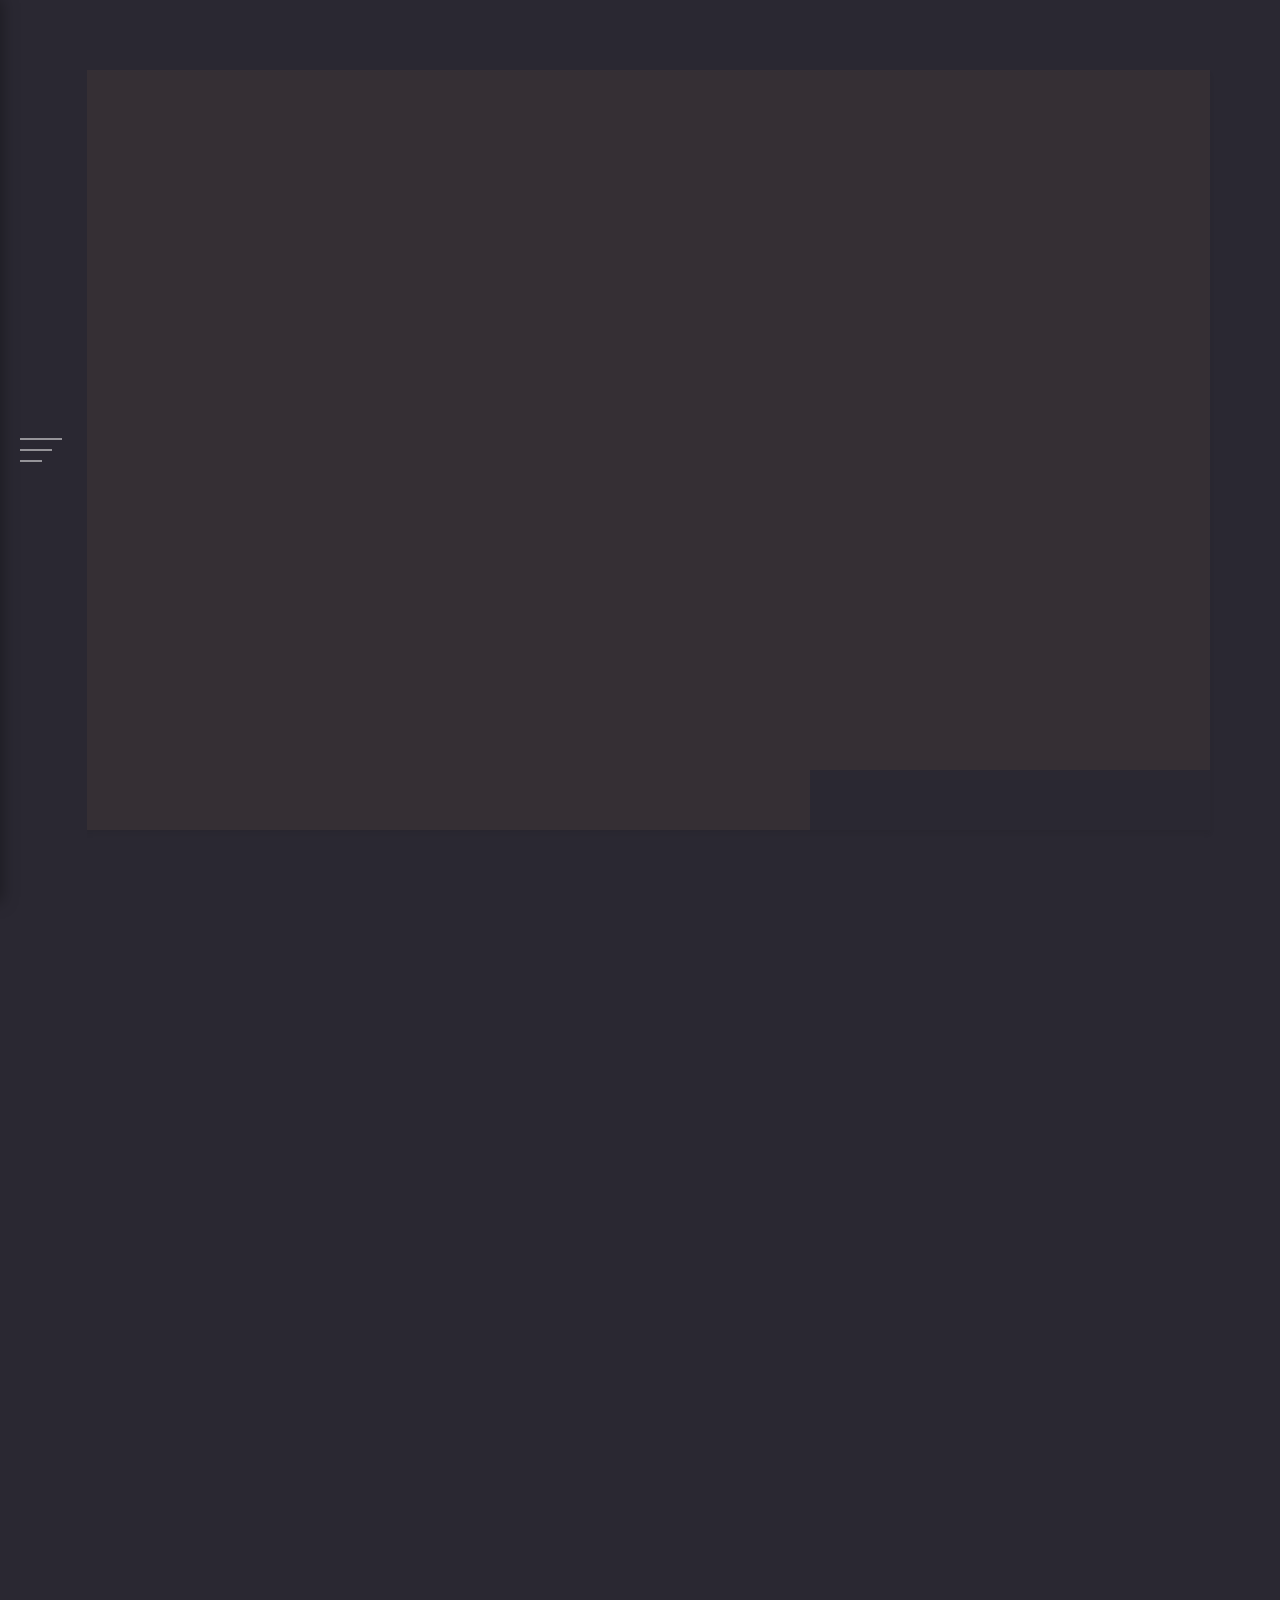
==== index.html @ dca6efb3 "resume" ====
<!DOCTYPE html>
<html lang="en">
<head>
	<meta charset="UTF-8">
	<meta http-equiv="X-UA-Compatible" content="IE=edge">
	<meta name="viewport" content="width=device-width, initial-scale=1, maximum-scale=1">

	<title>NISHAL</title>

	<link rel="shortcut icon" href="images/icon-black.svg" type="image/x-icon">
	<link rel="icon" href="images/icon-black.svg" type="image/x-icon">
	<link rel="stylesheet" href="css/swiper-bundle.min.css">
	<!-- <link rel="stylesheet" href="css/font-awesome.min.css"> -->
	<link rel="stylesheet" href="https://cdnjs.cloudflare.com/ajax/libs/font-awesome/6.0.0-beta3/css/all.min.css">
	<link rel="stylesheet" href="css/magnific-popup.min.css">
	<link rel="stylesheet" href="css/animate.min.css">
	<link rel="stylesheet" href="css/main.css">
</head>
<body>

<div class="menu-overlay"></div>

<main class="main">

	<div class="home def-row">

	<div class="sidebar">
		<div class="menu-wrap">
			<a href="index.html" class="sidebar-logo">
				<img src="images/logo-gray.svg" alt="Nishal">
			</a>
			<nav class="menu-nav">
				<ul>
					<li><a href="index.html">Home</a></li>
					<li><a href="about.html">About me</a></li>
					<li><a href="cv.html">CV</a></li>
					<li><a href="research.html">Research</a></li>
					<li><a href="publications.html">Publications</a></li>
					<li><a href="music.html">Music</a></li>
					<li><a href="photography.html">Photography</a></li>
					<!-- <li><a href="gallery.html">Gallery</a></li>
					<li><a href="contact.html">Contact</a></li> -->
				</ul>

				<div class="menu-contacts">
					<a href="https://t.me/ns2max" target="_blank" class="menu-contacts__item">
						<span class="menu-contacts__icon">
							<i class="fab fa-telegram"></i>
						</span>
						<p>ns2max</p>
					</a>

					<a href="index.html" class="menu-contacts__item">
						<span class="menu-contacts__icon">
							<i class="fa fa-envelope"></i>
						</span>
						<p>nishal.silva@unitn.it</p>
					</a>

					<div class="menu-social">
						<a href="https://www.linkedin.com/in/nishal-silva/" target="_blank" class="menu-social__item">
							<i class="fa-brands fa-linkedin"></i>
						</a>
						<a href="https://www.researchgate.net/profile/Nishal-Silva-3" target="_blank" class="menu-social__item">
							<i class="fa-brands fa-researchgate"></i>
						</a>
						<a href="https://orcid.org/0000-0003-0406-7459" target="_blank" class="menu-social__item">
							<i class="fa-brands fa-orcid"></i>
						</a>
						<a href="https://github.com/ns2max" target="_blank" class="menu-social__item">
							<i class="fa-brands fa-github"></i>
						</a>
						<a href="https://www.instagram.com/nishal91" target="_blank" class="menu-social__item">
							<i class="fab fa-instagram"></i>
						</a>
					</div>
				</div>
				<div class="menu-close__wrap">
					<a href="#" class="menu-close"><img style="transform: rotate(180deg);" src="images/arrow-right.svg" alt=""></a>
				</div>
			</nav>
		</div>

		<a href="index.html" class="logo">
			<img src="images/logo-gray.svg" alt="">
		</a>

		<a href="#" class="hamburger-button">
			<span></span>
			<span></span>
			<span></span>
		</a>
	</div>

		<div class="prelodaer-wrap">
			<div class="preloader-item">
				<img src="images/logo-gray.svg" alt="Preloader">
			</div>
		</div>

		<div class="content home-content">

			<div class="swiper swiper-banner">
				<div class="swiper-wrapper">

					<!-- Slide START -->
					<div class="swiper-slide animeslide-slide">
						<div class="banner-item" style="background-image: url(images/background.png);">
							<div class="banner-content-wide">
								<h1 class="h1 banner-title" data-animate="bottom">NISHAL</h1>
								<div class="banner-title-mini" data-animate="bottom">scientist, engineer, musician, photographer, ninja</div>
								<div class="banner-desc-wide" data-animate="bottom">
									<p>	Hello, <br> 
										Welcome to my little corner of the internet. <br>
										My name is Nishal, I'm currently a postdoctoral researcher at the University of Trento, Italy. <br>
										I have a diverse background that range from Music Technology, to Computer Vision, to Digital Signal Processing, to Algorithm Design, and Creative Works. <br>
										I’m passionate about creating innovative solutions that bridge technology, creativity, and human connection</p>
									<p> <br><br><br><br> </p>

									</a>

								</div>
								<!-- <div class="banner-btn" data-animate="bottom">
									<a class="link-portfolio" href="gallery.html">
										Show portfolio
										<img src="images/arrow-right.svg" alt="">
										<span class="right-border"></span>
									</a>
								</div> -->
							</div>
						</div>
					</div>

					<div class="swiper-slide animeslide-slide">
						<div class="banner-item" style="background-image: url(images/index/scientist.jpg);">
							<div class="banner-content">
								<h1 class="h1 banner-title" data-animate="bottom">NISHAL</h1>
								<div class="banner-title-mini" data-animate="bottom">scientist</div>
								<div class="banner-desc" data-animate="bottom">
									<p>I have a PhD in Information Engineering and Computer Science from the University of Trento, Italy. I work on Music Information Retrieval and Smart Musical Instruments. I am currently involved in the European Union project - <a href="https://musmet.eu/">Musical Metaverse.</a></p>

								</div>
								<div class="banner-btn" data-animate="bottom">
									<a class="link-portfolio" href="research.html">
										Research
										<img src="images/arrow-right.svg" alt="">
										<span class="right-border"></span>
									</a>
								</div>
							</div>
						</div>
					</div>

					<div class="swiper-slide animeslide-slide">
						<div class="banner-item" style="background-image: url(images/index/engineer2.jpg);">
							<div class="banner-content">
								<h1 class="h1 banner-title" data-animate="bottom">NISHAL</h1>
								<div class="banner-title-mini" data-animate="bottom">engineer</div>
								<div class="banner-desc" data-animate="bottom">
									<p>I have a masters in Telecommunication and Electronic Engineering, and a bachelors in Electronic Engineering. I have over 6 years of industry experience in Computer Vision, Internet of Things, Machine Learning, Algorithm Design, Electronics, and Prototyping. I worked as a Research Engineer in the Apparel Sector and in FinTech.</p>
								</div>
								<div class="banner-btn" data-animate="bottom">
									<a class="link-portfolio" href="research.html">
										Professional Experience
										<img src="images/arrow-right.svg" alt="">
										<span class="right-border"></span>
									</a>
								</div>
							</div>
						</div>
					</div>

					<div class="swiper-slide animeslide-slide">
						<div class="banner-item" style="background-image: url(images/index/musician.jpg);" >
							<div class="banner-content">
								<h1 class="h1 banner-title" data-animate="bottom">NISHAL</h1>
								<div class="banner-title-mini" data-animate="bottom">musician</div>
								<div class="banner-desc" data-animate="bottom">
									<p>I've been playing guitar, and singing professionaly for more than a decade. I have a Rock and Pop Grade 8 certification from Trinity College London. I have been involved in several award-winning musical projects, and I have a lot of experience as a sesion and studio guitarist.</p>
								</div>
								<div class="banner-btn" data-animate="bottom">
									<a class="link-portfolio" href="music.html">
										Music
										<img src="images/arrow-right.svg" alt="">
										<span class="right-border"></span>
									</a>
								</div>
							</div>
						</div>
					</div>

					
				</div>
				
				<div class="banner-nav-wrap">
					<div class="swiper-button-prev"></div>
					<div class="swiper-scrollbar"></div>
					<div class="swiper-button-next"></div>
				</div>
			</div><!-- end swiper-banner -->
			
		</div><!-- end home-content -->

	</div><!-- end home -->

 
	
</main>


<script src="js/jquery-3.7.0.min.js"></script>
<script src="js/swiper-bundle.min.js"></script>
<script src="js/wow.min.js"></script>
<script src="js/masonry.pkgd.min.js"></script>
<script src="js/imagesloaded.pkgd.min.js"></script>
<script src="js/magnific-popup.min.js"></script>
<script src="js/blazy.min.js"></script>
<script src="js/parazoom.min.js"></script>
<script src="js/script.js"></script>
</body>
</html>
---- css/main.css ----
@counter-style sinhalese-decimal {
  system: numeric;
  symbols: '' 'අ' 'ආ' 'ඇ' 'ඈ' 'ඉ' 'ඊ' 'උ' 'ඌ' 'එ' 'ඒ' 'ඔ' 'ඕ' 'ක' 'ඛ' 'ග' 'ඝ' 'ච' 'ඡ' 'ජ' 'ඣ' 'ට' 'ඨ' 'ඩ' 'ඪ' 'ණ' 'ත' 'ථ' 'ද' 'ධ' 'න' 'ඳ' 'ප' 'ෆ' 'බ' 'භ' 'ම';
  suffix: '. ';
}



/* Project List Styles */
.project-list {
    list-style: none;
    padding: 0;
    margin: 20px 0;
}

.project-item {
    padding: 15px 20px;
    margin: 10px 0;
    background: rgba(255, 255, 255, 0.05);
    border-left: 3px solid transparent;
    cursor: pointer;
    transition: all 0.3s ease;
}

.project-item:hover {
    background: rgba(255, 255, 255, 0.1);
    border-left-color: #fff;
    transform: translateX(10px);
}

.project-title {
    font-size: 1.1em;
    font-weight: 500;
    color: #fff;
}

/* Modal Styles */
.modal {
    display: none;
    position: fixed;
    z-index: 9999;
    left: 0;
    top: 0;
    width: 100%;
    height: 100%;
    overflow: hidden;
    background-color: rgba(0, 0, 0, 0.88);
    animation: fadeIn 0.3s;
}

@keyframes fadeIn {
    from { opacity: 0; }
    to   { opacity: 1; }
}

.modal-content {
    position: relative;
    background-color: #1a1a1a;
    margin: 4vh auto;
    padding: 50px 50px 40px 50px;
    border: 1px solid #2e2e2e;
    width: 90vw;
    max-width: 1100px;
    height: 90vh;
    overflow-y: auto;
    animation: slideIn 0.3s;
    box-shadow: 0 8px 40px rgba(0, 0, 0, 0.7);
    box-sizing: border-box;
}

@keyframes slideIn {
    from { transform: translateY(-40px); opacity: 0; }
    to   { transform: translateY(0);     opacity: 1; }
}

.modal-close {
    color: #666;
    position: absolute;
    top: 18px;
    right: 28px;
    font-size: 32px;
    font-weight: 300;
    line-height: 1;
    cursor: pointer;
    transition: color 0.2s;
    z-index: 1;
}

.modal-close:hover { color: #fff; }

.modal-title {
    color: #fff;
    font-size: 1.8em;
    margin-bottom: 25px;
    font-weight: 600;
    padding-right: 40px;
    line-height: 1.3;
}

.modal-description {
    color: #bbb;
    line-height: 1.85;
    font-size: 0.97em;
}

.modal-description p { margin-bottom: 15px; }
.modal-description a { color: #6e8aa9; text-decoration: underline; }

/* Modal scrollbar */
.modal-content::-webkit-scrollbar       { width: 6px; }
.modal-content::-webkit-scrollbar-track { background: #111; }
.modal-content::-webkit-scrollbar-thumb { background: #444; border-radius: 3px; }
.modal-content::-webkit-scrollbar-thumb:hover { background: #666; }

/* Modal image grid — flexbox, no float, no b-lazy */
.modal-image-grid {
    display: flex;
    flex-wrap: wrap;
    gap: 12px;
    margin-top: 25px;
    padding-top: 25px;
    border-top: 1px solid #2e2e2e;
}

.modal-image-grid .modal-img-item {
    flex: 1 1 220px;
    min-width: 0;
}

.modal-image-grid .modal-img-item img {
    display: block;
    width: 100%;
    height: auto;
    border: 1px solid #2e2e2e;
    transition: opacity 0.3s ease;
}

.modal-image-grid .modal-img-item img:hover {
    opacity: 0.85;
    cursor: zoom-in;
}

.modal-image-grid .modal-img-item .img-caption {
    font-size: 0.78em;
    color: #666;
    margin-top: 5px;
    text-align: center;
    letter-spacing: 0.5px;
}

.modal-image-grid .modal-img-item video {
    display: block;
    width: 100%;
    height: auto;
    border: 1px solid #2e2e2e;
}

@media screen and (max-width: 768px) {
    .modal-content {
        width: 96vw;
        height: 92vh;
        margin: 3vh auto;
        padding: 35px 22px 30px 22px;
    }

    .modal-image-grid .modal-img-item {
        flex: 1 1 100%;
    }
}


/* Force images to display in modal */
.modal-description img {
    display: block !important;
    width: 100% !important;
    height: auto !important;
    max-width: 100% !important;
    opacity: 1 !important;
    visibility: visible !important;
    margin: 15px 0 !important;
}

.modal-description .grid-single {
    display: block !important;
    margin: 20px 0 !important;
    width: 100% !important;
}

.modal-description .grid-sizer {
    display: block !important;
    width: 100% !important;
}

.modal-description .grid-item {
    display: inline-block !important;
    width: 31% !important;
    margin: 1% !important;
    vertical-align: top !important;
    opacity: 1 !important;
    visibility: visible !important;
}

.modal-description .grid-item a {
    display: block !important;
    opacity: 1 !important;
    visibility: visible !important;
}

.modal-description .grid-item img {
    display: block !important;
    width: 100% !important;
    height: auto !important;
    opacity: 1 !important;
    visibility: visible !important;
}

/* Override any b-lazy styles that might hide images */
.modal-description img.b-lazy,
.modal-description img.b-loaded {
    opacity: 1 !important;
    visibility: visible !important;
}





/* publications in press class
/* ------------------------------------------------------------------------ */
.publications-list-inpress {
  /* list-style:armenian; */
  list-style-type: sinhalese-decimal;
  padding: 0;
  margin: 0;
}

.publications-list-inpress li {
  margin-bottom: 0.5em;
  padding-bottom: 0.25em;
  padding-top: 0.25em;
  padding-left: 1.5em;
  padding-right: 1.5em;
  border-bottom: 1px solid #ccc;
  border-top: 1px solid #ccc;
  border-left: 1px solid #ccc;
  border-right: 1px solid #ccc;
  background-color: rgba(187, 100, 50, 0.1);
  border-radius: 2px;
  line-height: 1.25em
}

.publications-list-inpress .pub-title {
  font-size:120%;
  text-decoration: none;
  color: #6e8aa9;
  font-weight: bold;
  padding-bottom: 0.25em;
}

.publications-list-inpress .pub-authors {
  padding-left: 1em;
  font-size:90%;
}

.publications-list-inpress .pub-year {
  padding-left: 0.1em;
  font-size:70%;
  color: #e55b5b;
}

.publications-list-inpress .pub-journal {
  padding-left: 1em;
  font-size:80%;
  color: #93bbaf;
} 


/* ------------------------------------------------------------------------ */
/* publications class */
.publications-list {
  /* list-style:armenian; */
  list-style-type: sinhalese-decimal;
  padding: 0;
  margin: 0;
}

.publications-list li {
  margin-bottom: 0.5em;
  padding-bottom: 0.25em;
  padding-top: 0.25em;
  padding-left: 1.5em;
  padding-right: 1.5em;
  border-bottom: 1px solid #ccc;
  border-top: 1px solid #ccc;
  border-left: 1px solid #ccc;
  border-right: 1px solid #ccc;
  /* background-color: #716868; */
  border-radius: 2px;
  line-height: 1.25em
}

.publications-list .pub-title {
  font-size:120%;
  text-decoration: none;
  color: #6e8aa9;
  font-weight: bold;
  padding-bottom: 0.25em;
}

.publications-list .pub-authors {
  padding-left: 1em;
  font-size:90%;
}

.publications-list .pub-year {
  padding-left: 0.1em;
  font-size:70%;
  color: #e55b5b;
}

.publications-list .pub-journal {
  padding-left: 1em;
  font-size:80%;
  color: #93bbaf;
}


/* ------------------------------------------------------------------------ */
/* publications-talks class */
.publications-talks {
  /* list-style:armenian; */
  list-style-type: sinhalese-decimal;
  padding: 0;
  margin: 0;
}

.publications-talks li {
  margin-bottom: 0.5em;
  padding-bottom: 0.25em;
  padding-top: 0.25em;
  padding-left: 1.5em;
  padding-right: 1.5em;
  border-bottom: 1px solid #ccc;
  border-top: 1px solid #ccc;
  border-left: 1px solid #ccc;
  border-right: 1px solid #ccc;
  /* background-color: #716868; */
  border-radius: 2px;
  line-height: 1.25em
}


.publications-talks .pub-title {
  font-size:120%;
  text-decoration: none;
  color: #6e8aa9;
  font-weight: bold;
  padding-bottom: 0.25em;
}

.publications-talks .pub-year {
  padding-left: 0.1em;
  font-size:70%;
  color: #e55b5b;
}

.publications-talks .pub-location {
  padding-left: 1em;
  font-size:80%;
  color: #93bbaf;
}





/* ------------------------------------------------------------------------ */
/* cvitems class */
.cvitems {
  list-style:none;
  /* list-style-type: sinhalese-decimal; */
  padding: 0;
  margin: 0;
}

.cvitems li {
  margin-bottom: 0.5em;
  padding-bottom: 0.25em;
  padding-top: 0.25em;
  padding-left: 0.25em;
  padding-right: 0.25em;
  border-top: 0.5px solid #ccc;
  line-height: 1.25em
}


.cvitems .cv-title {
  /* font-size:120%; */
  text-decoration: none;
  /* color: #6e8aa9; */
  font-weight: bold;
  padding-bottom: 0.25em;
}

.cvitems .cv-year {
  float: right;
  font-size:70%;
  font-style: italic;
  color: #e55b5b;
}

.cvitems .cv-location {
  padding-left: 1em;
  font-size:80%;
  color: #93bbaf;
}





/* Fonts START */
@font-face {
  font-family: 'Roboto';
  src: local('Roboto Bold'), local('Roboto-Bold'),
      url('../fonts/Roboto-Bold.woff2') format('woff2');
  font-weight: 700;
  font-style: normal;
  font-display: swap;
}

@font-face {
  font-family: 'Roboto';
  src: local('Roboto Light'), local('Roboto-Light'),
      url('../fonts/Roboto-Light.woff2') format('woff2');
  font-weight: 300;
  font-style: normal;
  font-display: swap;
}

@font-face {
  font-family: 'Roboto';
  src: local('Roboto Black'), local('Roboto-Black'),
      url('../fonts/Roboto-Black.woff2') format('woff2');
  font-weight: 900;
  font-style: normal;
  font-display: swap;
}

@font-face {
  font-family: 'Roboto';
  src: local('Roboto Medium'), local('Roboto-Medium'),
      url('../fonts/Roboto-Medium.woff2') format('woff2');
  font-weight: 500;
  font-style: normal;
  font-display: swap;
}

@font-face {
  font-family: 'Roboto';
  src: local('Roboto'), local('Roboto-Regular'),
      url('../fonts/Roboto-Regular.woff2') format('woff2');
  font-weight: normal;
  font-style: normal;
  font-display: swap;
}
/* Fonts END */


/* Global Styles START */
:root {
  --color-def: #2a2832;
  --color-2: #2B2C30;
  --color-1: #2a2832;
  --color-3: #2a1832;
  --color-4: #171521;
  --color-contact: #4c4d51;
}
* {
  box-sizing: border-box;
}

html, body {
  overflow-x: hidden;
}

body {
  font-family: 'Roboto';
  background-color: var(--color-def);
  color: #fff;
  line-height: 1.5;
  margin: 0;
  padding: 0;
  min-width: 320px;
  position: relative;
  font-weight: 300;
}

input, label, textarea, button {
  font-family: 'Roboto';
  outline: none;
}

.menu-overlay {
  display: block;
  position: absolute;
  top: 0;
  left: 0;
  width: 100%;
  height: 100%;
  background-color: rgba(31, 29, 37, .8);
  z-index: 9;
  transition: 0.8s ease;
  transform: translateX(100%);
}

.menu-overlay__active {
  transform: none;
}

h1, h2, h3, h4, h5, h6, p {
  margin: 0;
}
p {
  margin-bottom: 20px;
}

h1 {
  font-size: 60px;
  font-weight: 300;
}

h2 {
  font-size: 24px;
  font-weight: 300;
}

.title-wrapper {
  margin: 0 auto 30px auto;
  max-width: 500px;
}

input, textarea, div {
  box-sizing: border-box;
}

.title {
  font-size: 46px;
  line-height: 52px;
  margin-bottom: 15px;
  text-transform: uppercase;
}
.subtitle {
  font-weight: 300;
  line-height: 1.6;
  margin-bottom: 25px;
  color: #bbb6b6;
  font-size: 18px;
}

a {
  color: #fff;
  text-decoration: none;
}

.uppercase {
  text-transform: uppercase;
}

.content {
  width: 100%;
  padding-left: 85px;
}
.content-inner {
  max-width: 1200px;
  margin: 0 auto;
}


/* ====== Zoom effect ====== */
.mfp-zoom-in {
  /* start state */
  /* animate in */
  /* animate out */
}
.mfp-zoom-in .mfp-with-anim {
  opacity: 0;
  transition: all 0.2s ease-in-out;
  transform: scale(0.8);
}
.mfp-zoom-in.mfp-bg {
  opacity: 0;
  transition: all 0.3s ease-out;
}
.mfp-zoom-in.mfp-ready .mfp-with-anim {
  opacity: 1;
  transform: scale(1);
}
.mfp-zoom-in.mfp-ready.mfp-bg {
  opacity: 0.8;
}
.mfp-zoom-in.mfp-removing .mfp-with-anim {
  transform: scale(0.8);
  opacity: 0;
}
.mfp-zoom-in.mfp-removing.mfp-bg {
  opacity: 0;
}

/* ====== Newspaper effect ====== */
.mfp-newspaper {
  /* start state */
  /* animate in */
  /* animate out */
}
.mfp-newspaper .mfp-with-anim {
  opacity: 0;
  -webkit-transition: all 0.2s ease-in-out;
  transition: all 0.5s;
  transform: scale(0) rotate(500deg);
}
.mfp-newspaper.mfp-bg {
  opacity: 0;
  transition: all 0.5s;
}
.mfp-newspaper.mfp-ready .mfp-with-anim {
  opacity: 1;
  transform: scale(1) rotate(0deg);
}
.mfp-newspaper.mfp-ready.mfp-bg {
  opacity: 0.8;
}
.mfp-newspaper.mfp-removing .mfp-with-anim {
  transform: scale(0) rotate(500deg);
  opacity: 0;
}
.mfp-newspaper.mfp-removing.mfp-bg {
  opacity: 0;
}

/* ====== Move-horizontal effect ====== */
.mfp-move-horizontal {
  /* start state */
  /* animate in */
  /* animate out */
}
.mfp-move-horizontal .mfp-with-anim {
  opacity: 0;
  transition: all 0.3s;
  transform: translateX(-50px);
}
.mfp-move-horizontal.mfp-bg {
  opacity: 0;
  transition: all 0.3s;
}
.mfp-move-horizontal.mfp-ready .mfp-with-anim {
  opacity: 1;
  transform: translateX(0);
}
.mfp-move-horizontal.mfp-ready.mfp-bg {
  opacity: 0.8;
}
.mfp-move-horizontal.mfp-removing .mfp-with-anim {
  transform: translateX(50px);
  opacity: 0;
}
.mfp-move-horizontal.mfp-removing.mfp-bg {
  opacity: 0;
}

/* ====== Move-from-top effect ====== */
.mfp-move-from-top {
  /* start state */
  /* animate in */
  /* animate out */
}
.mfp-move-from-top .mfp-content {
  vertical-align: top;
}
.mfp-move-from-top .mfp-with-anim {
  opacity: 0;
  transition: all 0.2s;
  transform: translateY(-100px);
}
.mfp-move-from-top.mfp-bg {
  opacity: 0;
  transition: all 0.2s;
}
.mfp-move-from-top.mfp-ready .mfp-with-anim {
  opacity: 1;
  transform: translateY(0);
}
.mfp-move-from-top.mfp-ready.mfp-bg {
  opacity: 0.8;
}
.mfp-move-from-top.mfp-removing .mfp-with-anim {
  transform: translateY(-50px);
  opacity: 0;
}
.mfp-move-from-top.mfp-removing.mfp-bg {
  opacity: 0;
}

/* ====== 3d unfold ====== */
.mfp-3d-unfold {
  /* start state */
  /* animate in */
  /* animate out */
}
.mfp-3d-unfold .mfp-content {
  perspective: 2000px;
}
.mfp-3d-unfold .mfp-with-anim {
  opacity: 0;
  transition: all 0.3s ease-in-out;
  transform-style: preserve-3d;
  transform: rotateY(-60deg);
}
.mfp-3d-unfold.mfp-bg {
  opacity: 0;
  transition: all 0.5s;
}
.mfp-3d-unfold.mfp-ready .mfp-with-anim {
  opacity: 1;
  transform: rotateY(0deg);
}
.mfp-3d-unfold.mfp-ready.mfp-bg {
  opacity: 0.8;
}
.mfp-3d-unfold.mfp-removing .mfp-with-anim {
  transform: rotateY(60deg);
  opacity: 0;
}
.mfp-3d-unfold.mfp-removing.mfp-bg {
  opacity: 0;
}

/* ====== Zoom-out effect ====== */
.mfp-zoom-out {
  /* start state */
  /* animate in */
  /* animate out */
}
.mfp-zoom-out .mfp-with-anim {
  opacity: 0;
  transition: all 0.3s ease-in-out;
  transform: scale(1.3);
}
.mfp-zoom-out.mfp-bg {
  opacity: 0;
  transition: all 0.3s ease-out;
}
.mfp-zoom-out.mfp-ready .mfp-with-anim {
  opacity: 1;
  transform: scale(1);
}
.mfp-zoom-out.mfp-ready.mfp-bg {
  opacity: 0.8;
}
.mfp-zoom-out.mfp-removing .mfp-with-anim {
  transform: scale(1.3);
  opacity: 0;
}
.mfp-zoom-out.mfp-removing.mfp-bg {
  opacity: 0;
}

.mfp-with-fade .mfp-content, .mfp-with-fade.mfp-bg {
  opacity: 0;
  transition: opacity .5s ease-out;
}
.mfp-with-fade.mfp-ready .mfp-content {
  opacity: 1;
}
.mfp-with-fade.mfp-ready.mfp-bg {
  opacity: 0.8;
}
.mfp-with-fade.mfp-removing.mfp-bg {
  opacity: 0;
}

.text-center {
  text-align: center;
}
.color-white {
  color: #fff;
}

.prz-custom-cursor {
  background-repeat: no-repeat;
  background-size: contain;
}
.wow {
  animation-duration: 1.5s;
}
/* Global Styles END */

/* Settings START */
.settings-wrap {
  position: fixed;
  top: 50%;
  transform: translateY(-50%) translateX(calc(100% - 50px));
  right: 0;
  z-index: 15;
  display: flex;
  align-items: center;
  transition: 0.5s ease;
}
.settings-wrap.is-active {
  transform: translateY(-50%);
}
.settings-btn {
  color: var(--color-1);
  background-color: #fff;
  display: flex;
  justify-content: center;
  align-items: center;
  width: 50px;
  height: 50px;
  cursor: pointer;
  font-size: 22px;
}
.settings-btn i {
  animation: rotate 7s linear infinite;
}
@keyframes rotate {
  from {
    transform: rotate(0deg);
  }
  to {
    transform: rotate(360deg);
  }
}

.settings-content {
  background-color: #413f4b;
  color: #fff;
  min-width: 300px;
  padding: 30px 20px;
}

.settings-title {
  font-size: 18px;
  font-weight: 700;
  margin-bottom: 10px;
}

.settings-color-wrap {
  display: flex;
  column-gap: 10px;
}
.settings-color-item {
  width: 30px;
  height: 30px;
  display: inline-block;
  cursor: pointer;
  border: 1px solid #fff;
}
.settings-color-item.color-1 {
  background-color: var(--color-1);
}
.settings-color-item.color-2 {
  background-color: var(--color-2);
}
.settings-color-item.color-3 {
  background-color: var(--color-3);
}
.settings-color-item.color-4 {
  background-color: var(--color-4);
}
/* Settings END */

/* Sidebar START */
.sidebar-logo {
  position: absolute;
  top: 30px;
  left: 50px;
  z-index: 1;
}
.sidebar-logo img {
  max-width: 47px;
}
.menu-wrap {
  position: fixed;
  left: 0;
  top: 0;
  height: 100%;
  background-color: #8e9093;
  box-shadow: 0px 0px 15.3px 1.7px rgba(0, 0, 0, 0.34);
  z-index: 11;
  transition: 0.5s ease;
  transform: translateX(-100%);
  overflow-y: auto;
  -ms-overflow-style: none;
  scrollbar-width: none
}

.menu-nav {
  padding: 50px;
  padding-top: 200px;
  transition: 0.5s ease;
  opacity: 0;
  transform: translateX(-100%);
  z-index: 0;
  position: relative;
  
}

@media screen and (min-height: 610px) {
  .menu-nav {
    height: 100%;
  }
}

.menu-nav::before {
  content: '';
  display: block;
  position: absolute;
  top: 0;
  left: 0;
  width: 100%;
  height: 100%;
  background-color: var(--color-def);
  transition: 0.8s ease;
  transform: translateX(-100%);
  z-index: -1;
}

.menu-nav ul {
  padding: 0;
  margin: 0;
}

.menu-nav ul li {
  list-style-type: none;
}

.menu-nav ul li:nth-last-child(n+2) a {
  margin-bottom: 25px;
}

.menu-nav ul a {
  text-transform: uppercase;
  text-decoration: none;
  font-weight: 300;
  font-size: 20px;
  display: block;
  letter-spacing: 2px;
  position: relative;
  transition: 0.5s ease;
}

.menu-nav ul a:hover {
  transform: translateX(15px);
}

.menu-nav ul a:hover:before {
  opacity: 1;
}

.menu-nav ul a::before {
  content: '\f054';
  font: normal normal normal 15px/1 "FontAwesome";
  display: inline-block;
  transition: 0.5s ease;
  opacity: 0;
  margin-left: -15px;
  position: absolute;
  left: -15px;
  top: 50%;
  transform: translateY(-50%);
}

.menu-nav .menu-contacts {
  margin-top: 50px;
}

.menu-nav .menu-contacts .menu-contacts__item {
  display: flex;
  align-items: center;
  font-size: 16px;
  letter-spacing: 0;
  color: #fff;
  opacity: 0.5;
  transition: opacity 0.8s ease;
}

.menu-nav .menu-contacts .menu-contacts__item:hover {
  opacity: 1;
}

.menu-nav .menu-contacts .menu-contacts__icon {
  display: inline-block;
  margin-right: 15px;
  min-width: 20px;
  text-align: center;
}

.menu-nav .menu-contacts .menu-contacts__icon i {
  display: inline-block;
  font-size: 20px;
}

.menu-nav .menu-contacts .menu-contacts__item p {
  margin-bottom: 0;
}

.menu-nav .menu-contacts .menu-contacts__item:nth-last-child(n+2) {
  margin-bottom: 25px;
}

.menu-nav .menu-social {
  display: flex;
  column-gap: 10px;
  margin-top: 50px;
  margin-left: -10px;
}

.menu-nav .menu-social a {
  font-size: 24px;
  display: flex;
  flex-direction: column;
  align-items: center;
  justify-content: center;
  color: rgba(255, 255, 255, 0.7);
  transition: 0.7s ease;
  border: 2px solid transparent;
  width: 40px;
  height: 40px;
  border-radius: 50%;
}

.menu-nav .menu-social a i {
  font-size: 18px;
}

.menu-nav .menu-social a:hover {
  color: #fff;
  border: 2px solid #fff;
}

.menu-close__wrap {
  margin-top: 30px;
}

.menu-close {
  display: flex;
  flex-direction: column;
  justify-content: center;
  height: 50px;
  width: 70px;
  position: relative;
}

.menu-close:hover img {
  margin-left: -20px;
}

.menu-close img {
  width: 40px;
  transition: 0.5s ease;
}

.menu-active {
  transform: none;
}

.menu-item-active {
  opacity: 1;
  transform: none;
}

.menu-item-active::before {
  transform: none;
}

.def-row {
  display: flex;
}

.sidebar {
  position: absolute;
  left: 0;
  top: 0;
  z-index: 9;
  background-color: var(--color-def);
  height: 100%;
  padding: 30px 20px;
}

.sidebar .logo {
  display: block;
}

.sidebar .logo img {
  width: 47px;
  display: block;
}

.sidebar .hamburger-button {
  display: block;
  position: fixed;
  top: 50%;
  transform: translateY(-50%);
  width: 42px;
}

.sidebar .hamburger-button:hover span:nth-child(1) {
  width: 22px;
}

.sidebar .hamburger-button:hover span:nth-child(2) {
  width: 32px;
}

.sidebar .hamburger-button:hover span:nth-child(3) {
  width: 42px;
}

.sidebar .hamburger-button span {
  display: block;
  height: 1px;
  background-color: #fff;
}

.sidebar .hamburger-button span:nth-last-child(n+2) {
  margin-bottom: 10px;
}

.sidebar .hamburger-button span:nth-child(1) {
  width: 42px;
  transition: 0.3s ease;
}

.sidebar .hamburger-button span:nth-child(2) {
  width: 32px;
}

.sidebar .hamburger-button span:nth-child(3) {
  width: 22px;
  transition: 0.5s ease;
}
/* Sidebar END */


/* Banner START */
.prelodaer-wrap {
  position: fixed;
  top: 0;
  left: 0;
  width: 100%;
  height: 100%;
  background-color: #8e9093;
  z-index: 99;
  animation: preloader 1.8s 1.8s ease forwards;
}
.preloader-item {
  display: flex;
  justify-content: center;
  align-items: center;
  height: 100%;
  position: relative;
  z-index: 0;
}
.preloader-item::after {
  content: '';
  display: block;
  position: absolute;
  top: 0;
  left: 0;
  width: 100%;
  height: 100%;
  background-color: var(--color-def);
  transform: translateX(100%);
  animation: overlay 2s 0.1s ease forwards;
  z-index: -1;
}
.preloader-item img {
  max-width: 120px;
  display: block;
  transform: translateX(100%);
  opacity: 0;
  animation: overlay 2s 0.5s ease forwards;
}

@keyframes overlay {
  from {
    transform: translateX(100%);
    opacity: 0;
  }
  to {
    transform: none;
    opacity: 1;
  }
}
@keyframes img {
  from {
    transform: translateX(100%);
  }
  to {
    transform: none;
  }
}
@keyframes preloader {
  from {
    transform: translateX(0);
  }
  to {
    transform: translateX(-100%);
  }
}

.home {
  height: 100vh;
}

.swiper-banner .swiper-slide {
  padding: 70px 70px 70px 0;
}
.banner-item {
  height: calc(100vh - 140px);
  padding: 150px 70px 70px 70px;
  display: flex;
  flex-direction: column;
  justify-content: center;
  position: relative;
  z-index: 0;
  background-repeat: no-repeat;
  background-size: cover;
  box-shadow: 0px 4px 4px rgba(34, 32, 32, 0.1);
}
.banner-item::before {
  content: '';
  display: block;
  position: absolute;
  top: 0;
  left: 0;
  width: 100%;
  height: 100%;
  background-color: rgba(65, 54, 54, 0.5);
  z-index: -1;
}
.banner-content {
  max-width: 650px;
}
.banner-content-wide {
  max-width: 850px;
}
.banner-title-mini {
  font-size: 16px;
  display: inline-block;
  margin-bottom: 20px;
}
.banner-title-mini::before {
  content: '';
  display: inline-block;
  height: 1px;
  width: 30px;
  background-color: #fff;
  margin-right: 20px;
  vertical-align: middle;
}
.banner-title {
  font-size: 45px;
  line-height: 55px;
  font-weight: 700;
  margin-bottom: 5px;
}
.banner-desc {
  color: #f0eded;
  font-size: 18px;
  line-height: 24px;
  max-width: 550px;
}
.banner-desc-wide {
  color: #f0eded;
  font-size: 18px;
  line-height: 24px;
  max-width: 850px;
}


.animeslide-slide.swiper-slide-active [data-animate] {
	opacity: 1;
	transform: none;
}
.animeslide-slide.swiper-slide-active .banner-title-mini {
	transition-delay: 0.3s;
}
.animeslide-slide.swiper-slide-active .banner-title {
	transition-delay: 0.6s;
}
.animeslide-slide.swiper-slide-active .banner-desc {
	transition-delay: 0.9s;
}
.animeslide-slide.swiper-slide-active .banner-desc-wide {
	transition-delay: 0.9s;
}
.animeslide-slide.swiper-slide-active .banner-btn {
	transition-delay: 1.2s;
}
.animeslide-slide.swiper-slide-active .banner-right img {
	transition-delay: 1.6s;
}
.animeslide-slide.swiper-slide-active .banner-right::before {
	transition-delay: 1.8s;
	transition-duration: 0.8s;
	opacity: 1;
}
 
[data-animate] {
	opacity: 0;
	transition: all 0.8s ease-out;
}
[data-animate="bottom"] {
	transform: translate3d(0, 15px, 0);
}

.banner-nav-wrap {
  background-color: var(--color-def);
  display: flex;
  align-items: center;
  column-gap: 20px;
  position: absolute;
  bottom: 70px;
  right: 70px;
  z-index: 1;
  height: 60px;
  width: 400px;
  padding: 0 20px;
}
.banner-btn a {}

.swiper-banner .swiper-button-next, .swiper-rtl .swiper-button-prev,
.swiper-banner .swiper-button-prev, .swiper-rtl .swiper-button-next,
.swiper-banner .swiper-scrollbar {
  color: #fff;
  position: static;
  margin: 0;
}
.swiper-banner .swiper-button-next::after, .swiper-rtl .swiper-button-prev::after,
.swiper-banner .swiper-button-prev::after, .swiper-rtl .swiper-button-next::after {
  font-size: 22px !important;
}
.swiper-banner .swiper-scrollbar-drag {
  background-color: #c5c5ca;
}
/* Banner END */


/* Contact page START */
.contact-title {
  max-width: 600px;
  margin: 0 auto;
}
.contact-content {
  padding: 100px 0 100px 88px;
  min-height: 100vh;
  position: relative;
  z-index: 0;
  background-size: cover;
  background-repeat: no-repeat;
  display: flex;
  align-items: center;
}
.contact-content::before {
  content: '';
  position: absolute;
  top: 0;
  left: 0;
  width: 100%;
  height: 100%;
  z-index: -1;
  background-color: var(--color-def);
  opacity: 0.7;
}
.contact-content .title-center {
  max-width: 700px;
  margin: 0 auto 50px auto;
}
.contact-row {
  display: flex;
  align-items: center;
  justify-content: center;
  column-gap: 40px;
}

.s-contact .left {
  padding: 60px 40px 40px 40px;
  background-color: #333335;
  width: 400px;
  font-weight: 300;
}

.s-contact .left label,
.s-contact .left input,
.s-contact .left textarea {
  display: block;
  font-size: 16px;
  color: #fff;
  font-weight: 300;
  transition: 0.35s ease;
}

.s-contact .left input,
.s-contact .left textarea {
  background-color: transparent;
  border: 1px solid #797a7d;
  padding: 10px 20px;
  width: 100%;
  margin-bottom: 10px;
}

.s-contact .left label {
  background-color: #3c3a3a;
  display: inline-block;
  position: absolute;
  top: -10px;
  left: 10px;
  padding-left: 10px;
  padding-right: 10px;
  transition: 0.5s ease;
  color: #bab9b9;
  font-size: 14px;
}

.input-field {
  position: relative;
  margin-bottom: 30px;
}
.input-field:hover input,
.input-field:hover textarea {
  border-color: #fff;
}
.input-field:hover label {
  color: #fff;
}
.input-field input:focus,
.input-field textarea:focus {
  border-color: #fff;
}
.input-field input:focus ~ label,
.input-field textarea:focus ~ label {
  color: #fff;
}

.input-field.is-active label {
  color: #fff;
}
.input-field.is-active input,
.input-field.is-active textarea {
  border-color: #fff;
}

.s-contact .button-field {
  text-align: center;
}
.s-contact .left button {
  background-color: #707174;
  color: #fff;
  border: none;
  display: inline-block;
  font-weight: 300;
  padding: 15px 50px;
  font-size: 16px;
  text-transform: uppercase;
  font-weight: 300;
  cursor: pointer;
  overflow: hidden;
  position: relative;
  z-index: 0;
  transition: 0.5s ease;
}
.s-contact .left button:hover::after {
  transform: none;
}
.s-contact .left button::after {
  content: '';
  display: block;
  position: absolute;
  background-color: #636467;
  top: 0;
  left: 0;
  width: 100%;
  height: 100%;
  z-index: -1;
  transition: 0.5s ease;
  transform: translateY(-100%);
}

.contact-info-item {
  display: flex;
  font-size: 18px;
  margin-bottom: 20px;
}
.contact-info-title {
  font-size: 20px;
  font-weight: 400;
  margin-bottom: 5px;
}
.contact-info-icon {
  margin-right: 15px;
  min-width: 24px;
  text-align: center;
  font-size: 20px;
}

.contact-social {
  margin-top: 50px;
}
.contact-social-title {
  margin-bottom: 15px;
  font-size: 20px;
  font-weight: 400;
}
.contact-social-row {
  display: flex;
  column-gap: 10px;
  margin-left: -10px;
}
.contact-social-row a {
  font-size: 24px;
  display: flex;
  flex-direction: column;
  align-items: center;
  justify-content: center;
  color: rgba(255, 255, 255, 0.7);
  transition: 0.7s ease;
  border: 2px solid transparent;
  width: 40px;
  height: 40px;
  border-radius: 50%;
}
.contact-social-row a i {
  font-size: 18px;
}
.contact-social-row a:hover {
  color: #fff;
  border: 2px solid #fff;
}
.mfp-bg {
  opacity: .6;
}
.form-alert {
  max-width: 370px;
  margin: auto;
  text-align: center;
  background: #39393c;
  padding: 50px 30px;
  position: relative;
}
.form-alert p {
  margin-bottom: 0;
}
.mfp-close-btn-in .mfp-close {
  color: #fff !important;
}
/* Contact page END */

/* Album START */
.gallery-content {
  min-height: 1000px;
  overflow: hidden;
}
.grid-album {
  display: none;
}
.grid-album.is-active {
  display: block;
}

.album-tab {
  display: flex;
  justify-content: center;
  flex-wrap: wrap;
  column-gap: 15px;
  margin-bottom: 30px;
}

.album-tab a {
  border: 2px solid rgba(255, 255, 255, 0.7);
  border-radius: 30px;
  display: inline-block;
  padding: 5px 25px;
  transition: 0.5s ease;
  margin-bottom: 15px;
}
.album-tab a:hover {
  background-color: #fff;
  color: #000;
}
.album-tab a.is-active {
  background-color: #fff;
  color: #000;
  font-weight: 500;
}

.album-item a:hover .album-thumb img {
  transform: scale(1.1);
}
.album-thumb {
  margin-bottom: 10px;
  overflow: hidden;
}
.album-thumb img {
  width: 100%;
  height: 100%;
  display: block;
  transition: transform 1s ease;
}

.album-name {
  font-size: 22px;
  font-weight: 500;
  margin-bottom: 5px;
}
.album-desc {
  color: #c8c6c6;
  margin-bottom: 20px;
}

.grid-album::after {
  content: '';
  display: block;
  clear: both;
}
.grid-album .grid-sizer,
.grid-album .grid-item {
  width: calc(33% - 15px);
  margin-bottom: 15px;
}

.grid-album .grid-item {
  float: left;
  z-index: 0;
  overflow: hidden;
}
/* Album END */

/* Gallery START */
.grid-single {
  border-bottom: 1px solid #464545;
  padding-bottom: 50px;
}
.grid-single::after {
  content: '';
  display: block;
  clear: both;
}

.grid-single .grid-sizer,
.grid-single .grid-item {
  width: calc(25% - 15px);
  margin-bottom: 15px;
}

.grid-single .grid-item-video {
  width: calc(25% - 15px);
  margin-bottom: 15px;
}


.grid-single .grid-item {
  float: left;
  z-index: 0;
  overflow: hidden;
}


.grid-single .grid-item:hover a::before,
.grid-single .grid-item:hover a::after {
  opacity: 1;
}

.grid-single .grid-item img {
  display: block;
  width: 100%;
  transition: 0.35s ease;
}



.gallery-wrap {
  margin-left: 100px;
  padding: 100px 0;
}

.gallery-wrap .def-title-wrapper {
  text-align: center;
}

.b-lazy {
  -webkit-transition: opacity 500ms ease-in-out;
     -moz-transition: opacity 500ms ease-in-out;
       -o-transition: opacity 500ms ease-in-out;
          transition: opacity 500ms ease-in-out;
           max-width: 100%;
             opacity: 0;
}
.b-lazy.b-loaded {
  opacity: 1;
}

.grid-nav-wrap {
  display: flex;
  justify-content: center;
  align-items: center;
  margin-top: 35px;
  column-gap: 30px;
}
.grid-nav-wrap a {
  display: inline-block;
  padding: 10px 25px;
  background-color: #383636;
  font-weight: 300;
  font-size: 16px;
  transition: background-color 0.35s ease;
  vertical-align: middle;
}
.grid-nav-wrap a:hover {
  background-color: #545050;
}
/* Gallery END */



/* About page START */
.about-content {
  padding: 60px 0 100px 100px;
  position: relative;
  z-index: 0;
  background-size: cover;
  background-repeat: no-repeat;
}
.about-content::before {
  content: '';
  position: absolute;
  top: 0;
  left: 0;
  width: 100%;
  height: 100%;
  z-index: -1;
  background-color: var(--color-def);
  opacity: 0.8;
}
.about-content .content-inner {
  max-width: 1000px;
  padding: 0 20px;
}
.s-about .sub-title {
  font-size: 18px;
  margin-bottom: 15px;
  font-weight: 500;
}
.about-desc {
  line-height: 1.7;
}
.about-desc {
  color: #ccc9c9;
}
.about-content .left-avatar {
  height: 500px;
  overflow: hidden;
  margin-bottom: 30px;
}
.about-content .right {
  max-width: 800px;
}
.about-content .left img {
  width: 100%;
  height: 100%;
  object-fit: cover;
  display: block;
}
.link-portfolio {
  display: flex;
  align-items: center;
  font-weight: 300;
  margin-top: 40px;
  border-left: 1px solid #fff;
  padding-left: 10px;
  padding-top: 10px;
  padding-bottom: 10px;
  position: relative;
  width: 200px;
  overflow: hidden;
}

.link-portfolio:hover img {
  transform: translateX(40%);
}

.link-portfolio:hover::before, .link-portfolio:hover::after {
  width: 100%;
}

.link-portfolio:hover .right-border {
  height: 100%;
}

.link-portfolio img {
  margin-left: 15px;
  width: 35px;
  transition: 0.5s ease;
}

.link-portfolio::before, .link-portfolio::after {
  content: '';
  display: block;
  position: absolute;
  transition: 0.5s ease;
  height: 1px;
  width: 0;
  background-color: #fff;
}

.link-portfolio::before {
  top: 0;
  left: 0;
}

.link-portfolio::after {
  bottom: 0;
  right: 0;
}

.link-portfolio .right-border {
  display: block;
  position: absolute;
  transition: 0.5s ease;
  height: 0;
  width: 1px;
  background-color: #fff;
  right: 0;
  bottom: 0;
}
/* About page END */

/* Footer START */
.site-footer {
  padding: 20px 20px 20px 110px;
  background-color: var(--color-def);
  filter: brightness(0.9)
}
.footer-copyright {
  text-align: center;
  color: #bab7b7;
}
/* Footer END */


/* Responsive START */
@media screen and (max-width: 1024px) {
  .container-full {
    padding: 0 20px;
  }
  .grid-single .grid-sizer,
  .grid-single .grid-item {
    width: calc(33% - 15px);
  }
}

@media screen and (max-width: 992px) {

  /* Sidebar 992 START */
  .menu-nav {
    padding-top: 120px;
  }
  /* Sidebar 992 END */

  /* Banner 992 START */
  .swiper-banner .swiper-slide {
    padding: 30px 30px 30px 0;
  }
  .banner-item {
    padding: 150px 50px 70px 50px;
    height: auto;
  }
  .banner-nav-wrap {
    bottom: 30px;
    right: 30px;
  }
  /* Banner 992 END */

  /* About 992 START */
  .about-content {
    padding: 40px 0 100px 100px;
  }
  /* About 992 END */

  /* Contact page 992 START */
  .contact-row {
    flex-direction: column;
  }
  .s-contact .left {
    margin-bottom: 30px;
  }
  /* Contact page 992 END */

}

@media screen and (max-width: 768px) {

  /* Sidebar 768 START */
  .sidebar {
    height: auto;
    width: 100%;
    padding: 10px 20px;
    display: flex;
    justify-content: space-between;
    align-items: center;
  }
  .sidebar .hamburger-button {
    top: 0;
    right: 0;
    transform: none;
    position: static;
  }
  .sidebar .logo {
    position: static;
  }

  .content {
    padding-left: 0;
    margin-top: 52px;
  }
  /* Sidebar 768 END */

  /* Banner 768 START */
  .swiper-banner .swiper-slide {
    padding: 0;
  }
  .banner-nav-wrap {
    bottom: 0;
    right: 0;
  }
  .banner-title {
    font-size: 32px;
    line-height: 42px;
  }
  .banner-item {
    padding: 100px 40px 150px 40px;
    height: calc(100vh - 52px);
    background-position: center center;
  }
  /* Banner 768 END */

  /* Album 768 START */
  .gallery-wrap {
    margin-left: 0;
  }
  .gallery-wrap .content-inner {
    padding: 0 40px;
  }
  .grid-album .grid-sizer, 
  .grid-album .grid-item {
    width: calc(50% - 10px);
  }
  /* Album 768 END */

  /* Contact page 768 START */
  .contact-content {
    padding: 100px 40px;
  }
  /* Contact page 768 END */

  /* Footer 768 START */
  .site-footer {
    padding: 20px;
  }
  .footer-copyright {
    font-size: 14px;
  }
  /* Footer 768 END */

}

@media screen and (max-width: 575px) {

  /* Global 575 START */
  .title {
    font-size: 40px;
    margin-bottom: 10px;
  }
  .subtitle {
    font-size: 16px;
  }
  .preloader-item img {
    max-width: 80px;
  }
  /* Global 575 END */

  .grid-single .grid-sizer,
  .grid-single .grid-item {
    width: calc(50% - 10px);
    margin-bottom: 10px;
  }

  /* About 575 START */
  .about-content .left-avatar {
    height: 340px;
  }
  /* About 575 END */

  /* Album 575 START */
  .gallery-wrap .content-inner {
    padding: 0 20px;
  }
  .grid-album .grid-sizer, 
  .grid-album .grid-item {
    width: 100%;
  }
  /* Album 575 END */

  /* Gallery single 575 START */
  .grid-single {
    padding-bottom: 50px;
  }
  /* Gallery single 575 END */

  /* Contact page 575 START */
  .contact-content {
    padding: 110px 20px 50px 20px;
  }
  .s-contact .left {
    width: 100%;
    max-width: 400px;
    padding: 40px 20px;
  }
  /* Contact page 575 END */

}

@media screen and (max-width: 480px) {

  /* Sidebar 480 START */
  .sidebar {
    padding: 8px 20px;
  }
  .sidebar-logo {
    top: 20px;
    left: 25px;
  }
  .sidebar .logo img {
    width: 40px;
  }
  .sidebar .hamburger-button span:nth-last-child(n+2) {
    margin-bottom: 9px;
  }
  .menu-nav {
    padding: 130px 25px 25px 25px;
  }
  .menu-nav ul a {
    font-size: 18px;
  }
  .menu-close__wrap {
    left: 25px;
  }
  .menu-nav .menu-contacts {
    margin-top: 50px;
  }
  .menu-nav .menu-social {
    margin-top: 50px;
  }
  /* Sidebar 480 END */

  /* Banner 480 START */
  .banner-item {
    padding: 60px 30px 100px 30px;
  }
  .banner-nav-wrap {
    width: 100%;
    max-width: 400px;
  }
  /* Banner 480 END */

}
/* Responsive END */








/* ============================================================
   Research Page — Filterable Card Grid
============================================================ */

.research-filter {
    display: flex;
    gap: 10px;
    flex-wrap: wrap;
    margin-bottom: 35px;
}

.filter-btn {
    background: transparent;
    border: 1px solid rgba(255, 255, 255, 0.25);
    color: #aaa;
    padding: 6px 22px;
    border-radius: 20px;
    cursor: pointer;
    font-family: 'Roboto';
    font-size: 13px;
    font-weight: 300;
    letter-spacing: 1.2px;
    text-transform: uppercase;
    transition: all 0.3s ease;
}

.filter-btn:hover,
.filter-btn.active {
    background: #fff;
    color: #1a1a1a;
    border-color: #fff;
    font-weight: 500;
}

.project-grid {
    display: grid;
    grid-template-columns: repeat(auto-fill, minmax(270px, 1fr));
    gap: 18px;
}

.project-card {
    position: relative;
    background: rgba(255, 255, 255, 0.04);
    border: 1px solid rgba(255, 255, 255, 0.08);
    padding: 25px 25px 40px 25px;
    cursor: pointer;
    transition: all 0.3s ease;
    overflow: hidden;
}

.project-card:hover {
    background: rgba(255, 255, 255, 0.09);
    border-color: rgba(255, 255, 255, 0.28);
    transform: translateY(-5px);
    box-shadow: 0 8px 30px rgba(0, 0, 0, 0.4);
}

.project-card.hidden {
    display: none;
}

.card-badge {
    display: inline-block;
    font-size: 10px;
    letter-spacing: 1.8px;
    text-transform: uppercase;
    padding: 3px 11px;
    border-radius: 12px;
    margin-bottom: 14px;
    font-weight: 500;
}

.card-badges {
    display: flex;
    flex-wrap: wrap;
    gap: 6px;
    margin-bottom: 14px;
}

/* When badges are in a group, remove their own bottom margin */
.card-badges .card-badge {
    margin-bottom: 0;
}


.card-badge.music    { background: rgba(110, 138, 169, 0.2); color: #6e8aa9; border: 1px solid rgba(110,138,169,0.3); }
.card-badge.ai    { background: rgba(122, 66, 126, 0.2); color: #b490b5; border: 1px solid rgba(169, 110, 169, 0.3); }
.card-badge.cv       { background: rgba(147, 187, 175, 0.2); color: #93bbaf; border: 1px solid rgba(147,187,175,0.3); }
.card-badge.industry { background: rgba(229, 139, 139, 0.2); color: #e58b8b; border: 1px solid rgba(229,139,139,0.3); }
.card-badge.iot      { background: rgba(200, 170, 100, 0.2); color: #c8aa64; border: 1px solid rgba(200,170,100,0.3); }

.card-title {
    font-size: 1em;
    font-weight: 500;
    color: #fff;
    margin-bottom: 10px;
    line-height: 1.45;
}

.card-teaser {
    font-size: 0.85em;
    color: #888;
    line-height: 1.65;
}

.card-arrow {
    position: absolute;
    bottom: -30px;
    right: 20px;
    font-size: 0.8em;
    color: rgba(255, 255, 255, 0.4);
    letter-spacing: 1.2px;
    transition: bottom 0.3s ease, color 0.3s ease;
}

.project-card:hover .card-arrow {
    bottom: 14px;
    color: rgba(255, 255, 255, 0.8);
}

@media screen and (max-width: 768px) {
    .project-grid {
        grid-template-columns: 1fr;
    }
}
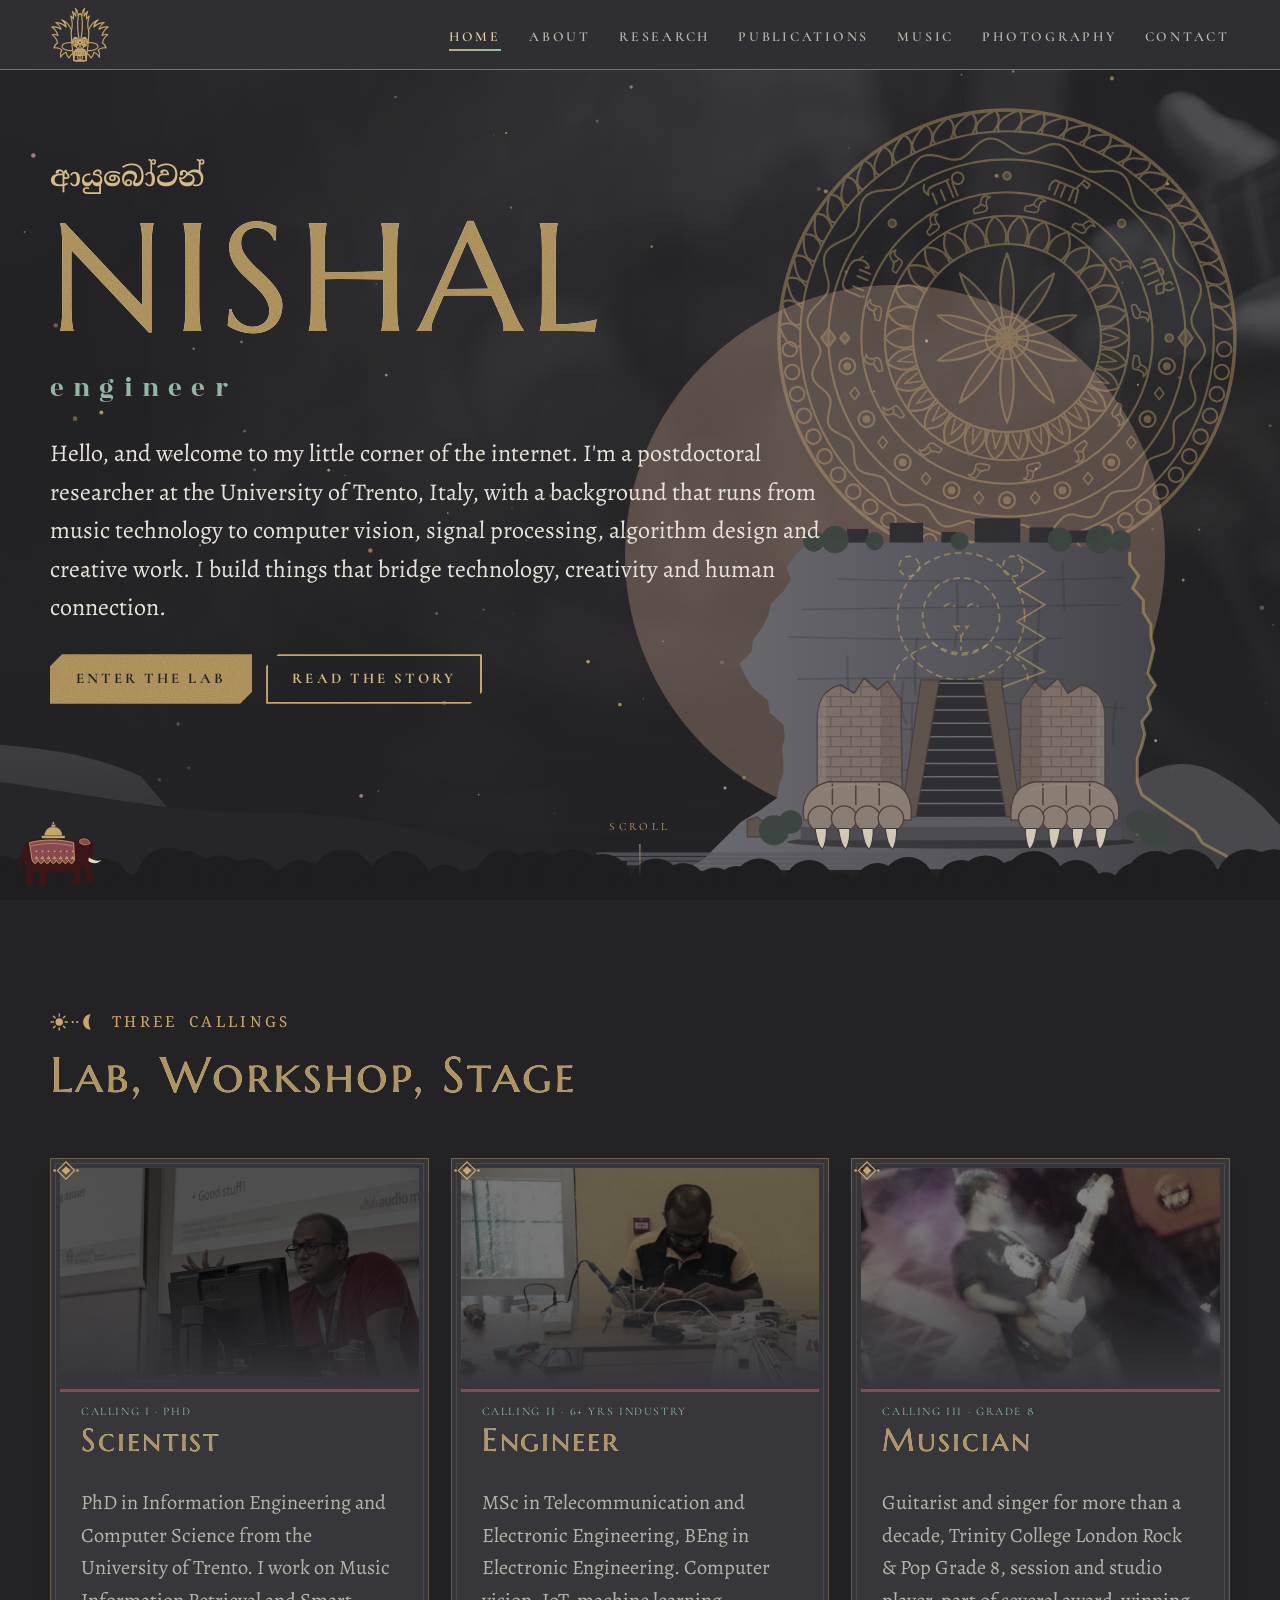
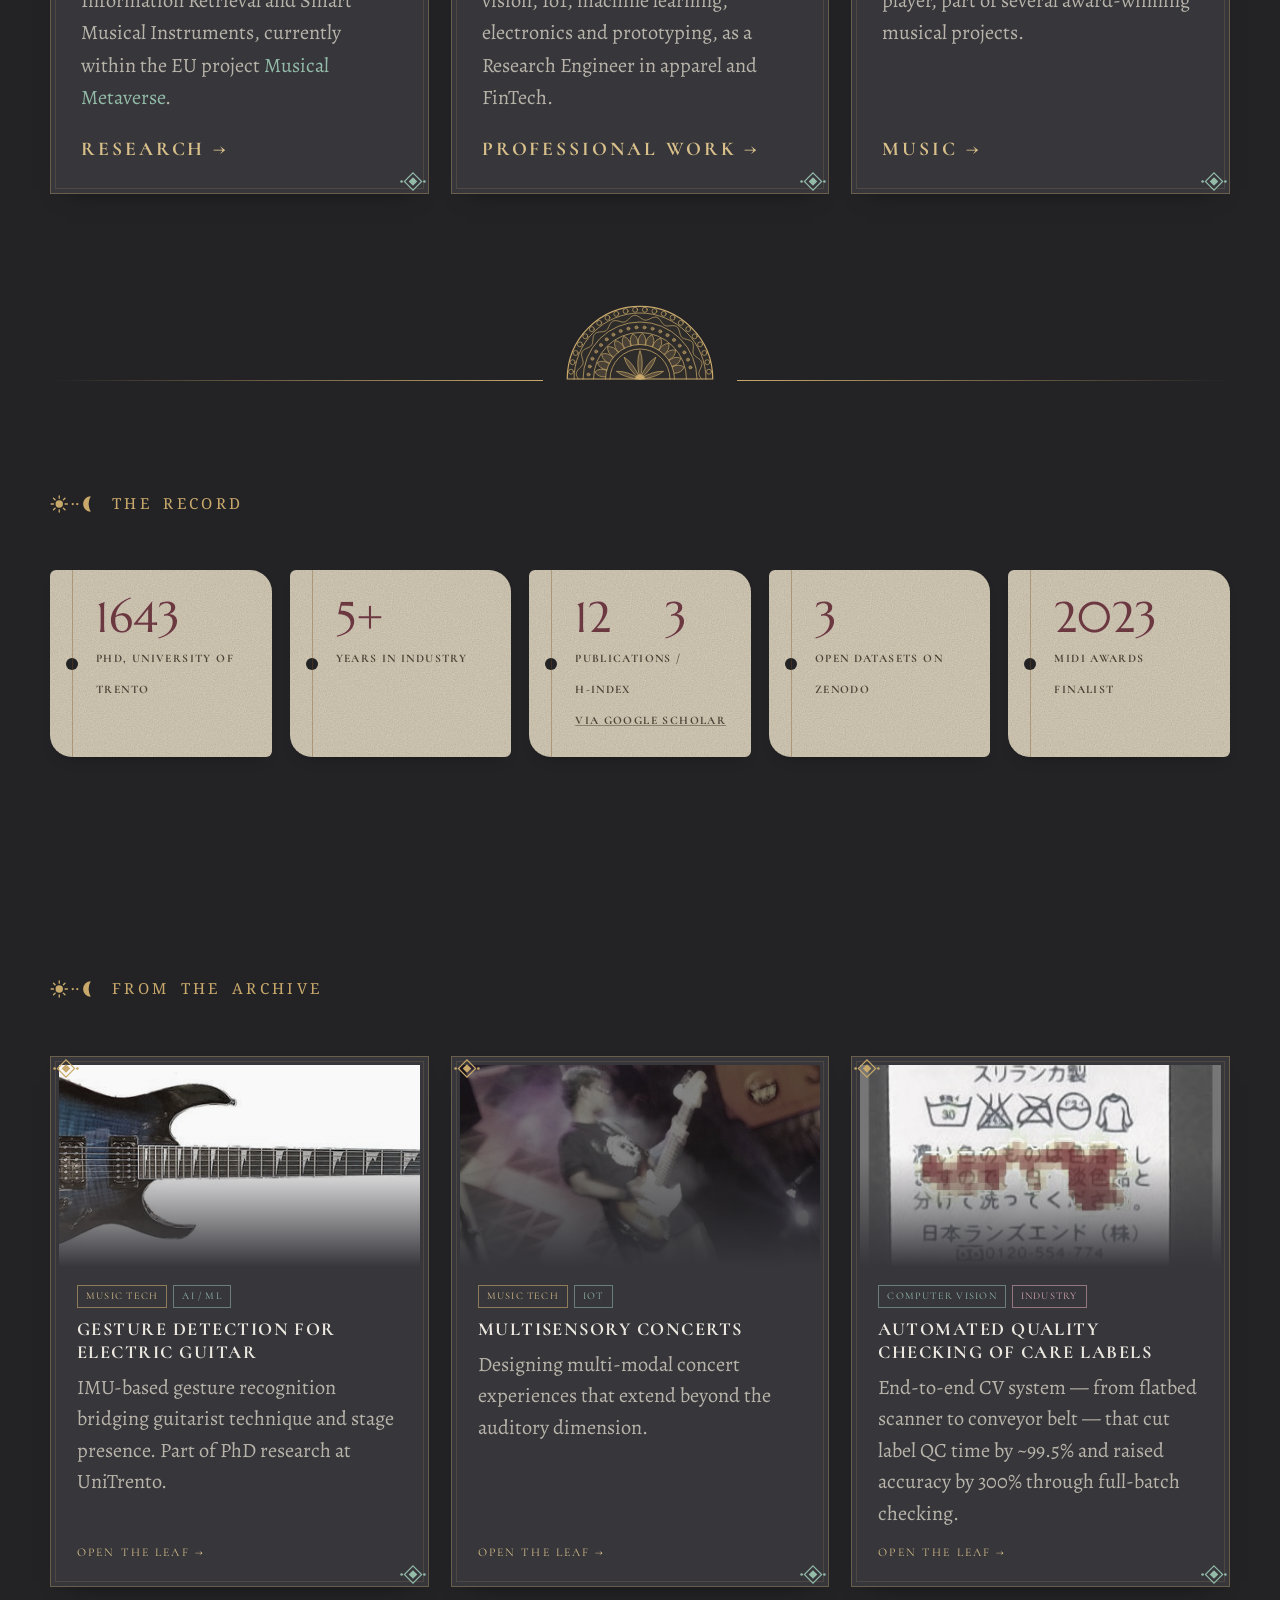
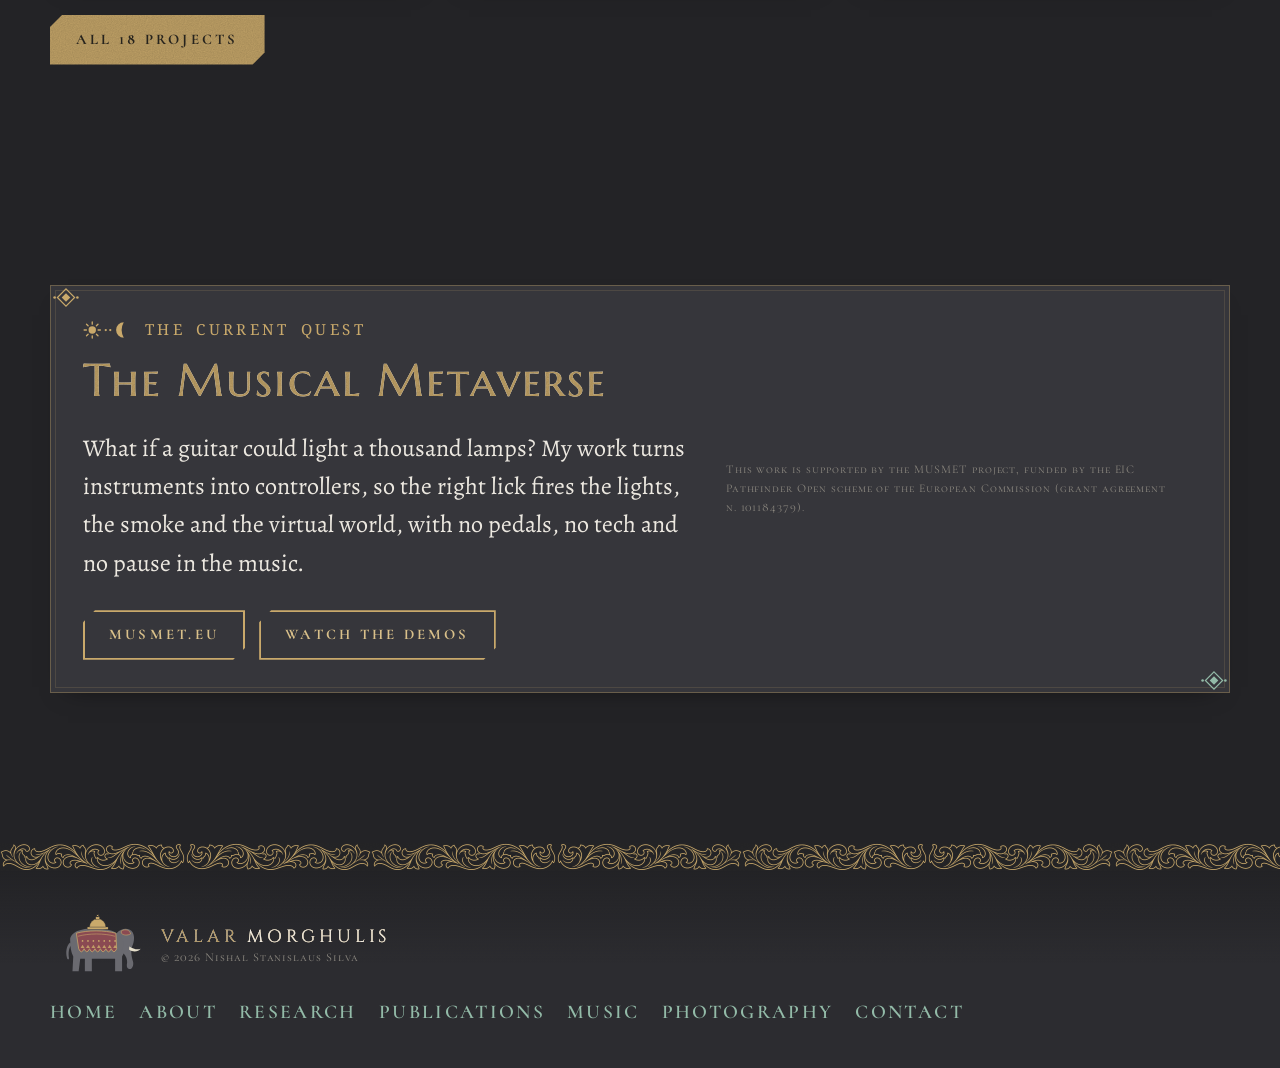
==== commit 26fde4aa: "new theme" ====
--- a/index.html
+++ b/index.html
@@ -1,221 +1,149 @@
-<!DOCTYPE html>
+<!doctype html>
 <html lang="en">
 <head>
-	<meta charset="UTF-8">
-	<meta http-equiv="X-UA-Compatible" content="IE=edge">
-	<meta name="viewport" content="width=device-width, initial-scale=1, maximum-scale=1">
-
-	<title>NISHAL</title>
-
-	<link rel="shortcut icon" href="images/icon-black.svg" type="image/x-icon">
-	<link rel="icon" href="images/icon-black.svg" type="image/x-icon">
-	<link rel="stylesheet" href="css/swiper-bundle.min.css">
-	<!-- <link rel="stylesheet" href="css/font-awesome.min.css"> -->
-	<link rel="stylesheet" href="https://cdnjs.cloudflare.com/ajax/libs/font-awesome/6.0.0-beta3/css/all.min.css">
-	<link rel="stylesheet" href="css/magnific-popup.min.css">
-	<link rel="stylesheet" href="css/animate.min.css">
-	<link rel="stylesheet" href="css/main.css">
+<meta charset="utf-8">
+<meta name="viewport" content="width=device-width, initial-scale=1">
+<title>Nishal Silva</title>
+<meta name="description" content="Nishal Silva: postdoctoral researcher in music technology and smart musical instruments at the University of Trento. Scientist, engineer, musician, photographer, ninja.">
+<meta name="theme-color" content="#232326">
+<meta property="og:title" content="Nishal Stanislaus Silva">
+<meta property="og:description" content="Nishal Silva: postdoctoral researcher in music technology and smart musical instruments at the University of Trento. Scientist, engineer, musician, photographer, ninja.">
+<meta property="og:image" content="assets/thumbs/bg.jpg">
+<meta property="og:type" content="website">
+<link rel="icon" type="image/svg+xml" href="assets/favicon.svg">
+<link rel="icon" type="image/png" sizes="32x32" href="assets/favicon-32.png">
+<link rel="alternate icon" href="assets/favicon.ico">
+<link rel="apple-touch-icon" href="assets/favicon-180.png">
+<link rel="preconnect" href="https://fonts.googleapis.com">
+<link rel="preconnect" href="https://fonts.gstatic.com" crossorigin>
+<link href="https://fonts.googleapis.com/css2?family=Cinzel:wght@500&family=Marcellus+SC&family=Rozha+One&family=Cormorant+SC:wght@500;600;700&family=Alegreya:ital,wght@0,400;0,500;0,700;1,400&family=Noto+Serif+Sinhala:wght@400;600;700&display=swap" rel="stylesheet">
+<link rel="stylesheet" href="assets/css/base.css">
+<link rel="stylesheet" href="assets/css/layout.css">
+<link rel="stylesheet" href="assets/css/components.css">
+<link rel="stylesheet" href="assets/css/page-home.css">
+<script>document.documentElement.className+=' js'</script>
 </head>
 <body>
+<a class="skip" href="#main">Skip to content</a>
+<header class="nav">
+  <div class="wrap">
+    <a class="brand" href="index.html"><img class="mask" src="assets/art/mask.svg" alt=""><span class="brand-word">NISHAL</span></a>
+    <button class="burger" aria-expanded="false" aria-controls="menu">MENU</button>
+    <ul class="menu" id="menu">
+      <li><a href="index.html" aria-current="page">Home</a></li>
+      <li><a href="about.html">About</a></li>
+      <li><a href="research.html">Research</a></li>
+      <li><a href="publications.html">Publications</a></li>
+      <li><a href="music.html">Music</a></li>
+      <li><a href="photography.html">Photography</a></li>
+      <li><a href="contact.html">Contact</a></li>
+    </ul>
+  </div>
+</header>
+<main id="main">
 
-<div class="menu-overlay"></div>
+<section class="hero">
+  <div class="hero-bg"></div>
+  <div class="mandala-wrap" aria-hidden="true"><img class="mandala" src="assets/art/moonstone-full.svg" alt=""></div>
+  <canvas aria-hidden="true" data-fx="embers" data-colors="201,169,107|209,160,170" data-matte="1"></canvas>
+  <div class="mist" aria-hidden="true"></div>
+  <img class="sigiriya" src="assets/art/sigiriya.svg" alt="">
+  <div class="perahera" aria-hidden="true"><img class="eleph" src="assets/art/elephant-walk.svg" alt=""></div>
+  <div class="wrap">
+    <p class="boot si-row" lang="si">ආයුබෝවන්</p>
+    <h1 class="mega gilded">NISHAL</h1>
+    <div class="roles" data-roles="scientist|engineer|musician|photographer|ninja">scientist</div>
+    <p class="lede">Hello, and welcome to my little corner of the internet. I'm a postdoctoral researcher at the University of Trento, Italy,
+    with a background that runs from music technology to computer vision, signal processing, algorithm design and creative work.
+    I build things that bridge technology, creativity and human connection.</p>
+    <div class="btn-row">
+      <a class="btn" href="research.html">Enter the lab</a>
+      <a class="btn ghost" href="about.html">Read the story</a>
+    </div>
+  </div>
+  <div class="scroll-cue">scroll</div>
+</section>
 
-<main class="main">
+<section>
+  <div class="wrap">
+    <div class="section-head"><p class="eyebrow">Three Callings</p><h2 class="section-title">Lab, Workshop, Stage</h2></div>
+    <div class="classes">
+      <article class="panel class-card">
+        <div class="ph"><img loading="lazy" src="assets/thumbs/scientist.jpg" alt="Nishal presenting research"></div>
+        <div class="body"><span class="lvl">Calling I · PhD</span><h3>Scientist</h3>
+        <p>PhD in Information Engineering and Computer Science from the University of Trento. I work on Music Information Retrieval and Smart Musical Instruments, currently within the EU project <a href="https://musmet.eu/">Musical Metaverse</a>.</p>
+        <a class="go" href="research.html">Research →</a></div>
+      </article>
+      <article class="panel class-card">
+        <div class="ph"><img loading="lazy" src="assets/thumbs/engineer.jpg" alt="Nishal engineering"></div>
+        <div class="body"><span class="lvl">Calling II · 6+ yrs industry</span><h3>Engineer</h3>
+        <p>MSc in Telecommunication and Electronic Engineering, BEng in Electronic Engineering. Computer vision, IoT, machine learning, electronics and prototyping, as a Research Engineer in apparel and FinTech.</p>
+        <a class="go" href="research.html#industry">Professional work →</a></div>
+      </article>
+      <article class="panel class-card">
+        <div class="ph"><img loading="lazy" src="assets/thumbs/musician.jpg" alt="Nishal playing bass on stage"></div>
+        <div class="body"><span class="lvl">Calling III · Grade 8</span><h3>Musician</h3>
+        <p>Guitarist and singer for more than a decade, Trinity College London Rock &amp; Pop Grade 8, session and studio player, part of several award-winning musical projects.</p>
+        <a class="go" href="music.html">Music →</a></div>
+      </article>
+    </div>
+  </div>
+</section>
 
-	<div class="home def-row">
+<div class="wrap"><div class="moon-div" aria-hidden="true"><i></i><img class="moon" src="assets/art/moonstone-half.svg" width="150" alt=""><i></i></div></div>
 
-	<div class="sidebar">
-		<div class="menu-wrap">
-			<a href="index.html" class="sidebar-logo">
-				<img src="images/logo-gray.svg" alt="Nishal">
-			</a>
-			<nav class="menu-nav">
-				<ul>
-					<li><a href="index.html">Home</a></li>
-					<li><a href="about.html">About me</a></li>
-					<li><a href="cv.html">CV</a></li>
-					<li><a href="research.html">Research</a></li>
-					<li><a href="publications.html">Publications</a></li>
-					<li><a href="music.html">Music</a></li>
-					<li><a href="photography.html">Photography</a></li>
-					<!-- <li><a href="gallery.html">Gallery</a></li>
-					<li><a href="contact.html">Contact</a></li> -->
-				</ul>
+<section>
+  <div class="wrap">
+    <div class="section-head"><p class="eyebrow">the record</p>
+      <!-- <h2 class="section-title">Ola Leaf Record</h2> -->
+    </div>
+    <div class="stats">
+      <div class="stat"><b data-count="2025">2025</b><span>PhD, University of Trento</span></div>
+      <div class="stat"><b data-count="6" data-suffix="+">6+</b><span>Years in industry</span></div>
+      <div class="stat"><b>12 <i class="sl">/</i> 3</b><span>Publications / h&#8209;index<br><a href="https://scholar.google.com/citations?user=pdintvAAAAAJ">via Google Scholar</a></span></div>
+      <div class="stat"><b data-count="4">4</b><span>Open datasets on Zenodo</span></div>
+      <div class="stat"><b>2023</b><span>MIDI Awards finalist</span></div>
+    </div>
+  </div>
+</section>
 
-				<div class="menu-contacts">
-					<a href="https://t.me/ns2max" target="_blank" class="menu-contacts__item">
-						<span class="menu-contacts__icon">
-							<i class="fab fa-telegram"></i>
-						</span>
-						<p>ns2max</p>
-					</a>
+<section>
+  <div class="wrap">
+    <div class="section-head"><p class="eyebrow">from the archive</p>
+      <!-- <h2 class="section-title">Latest From the Lab</h2> -->
+    </div>
+    <div class="cards"><a href="research.html#gesture-detection-for-electric-guitar" class="panel rcard" data-tags="Music Tech|AI / ML"><div class="cover"><img loading="lazy" alt="" src="assets/thumbs/p_gesture-detection-for-electric-guitar.jpg"></div><div class="rbody"><div class="tags"><span class="tag t-music">Music Tech</span><span class="tag">AI / ML</span></div><h3>Gesture Detection for Electric Guitar</h3><p>IMU-based gesture recognition bridging guitarist technique and stage presence. Part of PhD research at UniTrento.</p><span class="more">Open the leaf →</span></div></a><a href="research.html#multisensory-concerts" class="panel rcard" data-tags="Music Tech|IoT"><div class="cover"><img loading="lazy" alt="" src="assets/thumbs/p_multisensory-concerts.jpg"></div><div class="rbody"><div class="tags"><span class="tag t-music">Music Tech</span><span class="tag">IoT</span></div><h3>Multisensory Concerts</h3><p>Designing multi-modal concert experiences that extend beyond the auditory dimension.</p><span class="more">Open the leaf →</span></div></a><a href="research.html#automated-quality-checking-of-care-labels" class="panel rcard" data-tags="Computer Vision|Industry"><div class="cover"><img loading="lazy" alt="" src="assets/thumbs/p_automated-quality-checking-of-care-labels.jpg"></div><div class="rbody"><div class="tags"><span class="tag">Computer Vision</span><span class="tag t-industry">Industry</span></div><h3>Automated Quality Checking of Care Labels</h3><p>End-to-end CV system — from flatbed scanner to conveyor belt — that cut label QC time by ~99.5% and raised accuracy by 300% through full-batch checking.</p><span class="more">Open the leaf →</span></div></a></div>
+    <div class="btn-row"><a class="btn" href="research.html">All 18 projects</a></div>
+  </div>
+</section>
 
-					<a href="index.html" class="menu-contacts__item">
-						<span class="menu-contacts__icon">
-							<i class="fa fa-envelope"></i>
-						</span>
-						<p>nishal.silva@unitn.it</p>
-					</a>
-
-					<div class="menu-social">
-						<a href="https://www.linkedin.com/in/nishal-silva/" target="_blank" class="menu-social__item">
-							<i class="fa-brands fa-linkedin"></i>
-						</a>
-						<a href="https://www.researchgate.net/profile/Nishal-Silva-3" target="_blank" class="menu-social__item">
-							<i class="fa-brands fa-researchgate"></i>
-						</a>
-						<a href="https://orcid.org/0000-0003-0406-7459" target="_blank" class="menu-social__item">
-							<i class="fa-brands fa-orcid"></i>
-						</a>
-						<a href="https://github.com/ns2max" target="_blank" class="menu-social__item">
-							<i class="fa-brands fa-github"></i>
-						</a>
-						<a href="https://www.instagram.com/nishal91" target="_blank" class="menu-social__item">
-							<i class="fab fa-instagram"></i>
-						</a>
-					</div>
-				</div>
-				<div class="menu-close__wrap">
-					<a href="#" class="menu-close"><img style="transform: rotate(180deg);" src="images/arrow-right.svg" alt=""></a>
-				</div>
-			</nav>
-		</div>
-
-		<a href="index.html" class="logo">
-			<img src="images/logo-gray.svg" alt="">
-		</a>
-
-		<a href="#" class="hamburger-button">
-			<span></span>
-			<span></span>
-			<span></span>
-		</a>
-	</div>
-
-		<div class="prelodaer-wrap">
-			<div class="preloader-item">
-				<img src="images/logo-gray.svg" alt="Preloader">
-			</div>
-		</div>
-
-		<div class="content home-content">
-
-			<div class="swiper swiper-banner">
-				<div class="swiper-wrapper">
-
-					<!-- Slide START -->
-					<div class="swiper-slide animeslide-slide">
-						<div class="banner-item" style="background-image: url(images/background.png);">
-							<div class="banner-content-wide">
-								<h1 class="h1 banner-title" data-animate="bottom">NISHAL</h1>
-								<div class="banner-title-mini" data-animate="bottom">scientist, engineer, musician, photographer, ninja</div>
-								<div class="banner-desc-wide" data-animate="bottom">
-									<p>	Hello, <br> 
-										Welcome to my little corner of the internet. <br>
-										My name is Nishal, I'm currently a postdoctoral researcher at the University of Trento, Italy. <br>
-										I have a diverse background that range from Music Technology, to Computer Vision, to Digital Signal Processing, to Algorithm Design, and Creative Works. <br>
-										I’m passionate about creating innovative solutions that bridge technology, creativity, and human connection</p>
-									<p> <br><br><br><br> </p>
-
-									</a>
-
-								</div>
-								<!-- <div class="banner-btn" data-animate="bottom">
-									<a class="link-portfolio" href="gallery.html">
-										Show portfolio
-										<img src="images/arrow-right.svg" alt="">
-										<span class="right-border"></span>
-									</a>
-								</div> -->
-							</div>
-						</div>
-					</div>
-
-					<div class="swiper-slide animeslide-slide">
-						<div class="banner-item" style="background-image: url(images/index/scientist.jpg);">
-							<div class="banner-content">
-								<h1 class="h1 banner-title" data-animate="bottom">NISHAL</h1>
-								<div class="banner-title-mini" data-animate="bottom">scientist</div>
-								<div class="banner-desc" data-animate="bottom">
-									<p>I have a PhD in Information Engineering and Computer Science from the University of Trento, Italy. I work on Music Information Retrieval and Smart Musical Instruments. I am currently involved in the European Union project - <a href="https://musmet.eu/">Musical Metaverse.</a></p>
-
-								</div>
-								<div class="banner-btn" data-animate="bottom">
-									<a class="link-portfolio" href="research.html">
-										Research
-										<img src="images/arrow-right.svg" alt="">
-										<span class="right-border"></span>
-									</a>
-								</div>
-							</div>
-						</div>
-					</div>
-
-					<div class="swiper-slide animeslide-slide">
-						<div class="banner-item" style="background-image: url(images/index/engineer2.jpg);">
-							<div class="banner-content">
-								<h1 class="h1 banner-title" data-animate="bottom">NISHAL</h1>
-								<div class="banner-title-mini" data-animate="bottom">engineer</div>
-								<div class="banner-desc" data-animate="bottom">
-									<p>I have a masters in Telecommunication and Electronic Engineering, and a bachelors in Electronic Engineering. I have over 6 years of industry experience in Computer Vision, Internet of Things, Machine Learning, Algorithm Design, Electronics, and Prototyping. I worked as a Research Engineer in the Apparel Sector and in FinTech.</p>
-								</div>
-								<div class="banner-btn" data-animate="bottom">
-									<a class="link-portfolio" href="research.html">
-										Professional Experience
-										<img src="images/arrow-right.svg" alt="">
-										<span class="right-border"></span>
-									</a>
-								</div>
-							</div>
-						</div>
-					</div>
-
-					<div class="swiper-slide animeslide-slide">
-						<div class="banner-item" style="background-image: url(images/index/musician.jpg);" >
-							<div class="banner-content">
-								<h1 class="h1 banner-title" data-animate="bottom">NISHAL</h1>
-								<div class="banner-title-mini" data-animate="bottom">musician</div>
-								<div class="banner-desc" data-animate="bottom">
-									<p>I've been playing guitar, and singing professionaly for more than a decade. I have a Rock and Pop Grade 8 certification from Trinity College London. I have been involved in several award-winning musical projects, and I have a lot of experience as a sesion and studio guitarist.</p>
-								</div>
-								<div class="banner-btn" data-animate="bottom">
-									<a class="link-portfolio" href="music.html">
-										Music
-										<img src="images/arrow-right.svg" alt="">
-										<span class="right-border"></span>
-									</a>
-								</div>
-							</div>
-						</div>
-					</div>
-
-					
-				</div>
-				
-				<div class="banner-nav-wrap">
-					<div class="swiper-button-prev"></div>
-					<div class="swiper-scrollbar"></div>
-					<div class="swiper-button-next"></div>
-				</div>
-			</div><!-- end swiper-banner -->
-			
-		</div><!-- end home-content -->
-
-	</div><!-- end home -->
-
- 
-	
+<section>
+  <div class="wrap">
+    <div class="panel callout">
+      <div>
+        <p class="eyebrow">the current quest</p>
+        <h2>The Musical Metaverse</h2>
+        <p class="lede">What if a guitar could light a thousand lamps? My work turns instruments into controllers, so the right lick fires the lights, the smoke and the virtual world, with no pedals, no tech and no pause in the music.</p>
+        <div class="btn-row"><a class="btn ghost" href="https://musmet.eu/">musmet.eu</a><a class="btn ghost" href="publications.html#demos">Watch the demos</a></div>
+      </div>
+      <p class="eu">This work is supported by the MUSMET project, funded by the EIC Pathfinder Open scheme of the European Commission (grant agreement n.&nbsp;101184379).</p>
+    </div>
+  </div>
+</section>
 </main>
-
-
-<script src="js/jquery-3.7.0.min.js"></script>
-<script src="js/swiper-bundle.min.js"></script>
-<script src="js/wow.min.js"></script>
-<script src="js/masonry.pkgd.min.js"></script>
-<script src="js/imagesloaded.pkgd.min.js"></script>
-<script src="js/magnific-popup.min.js"></script>
-<script src="js/blazy.min.js"></script>
-<script src="js/parazoom.min.js"></script>
-<script src="js/script.js"></script>
+<footer class="footer">
+  <div class="wrap">
+    <div class="foot-brand"><img class="foot-eleph" src="assets/art/elephant-footer.svg" alt=""><div><div class="irons">Valar <em>Morghulis</em></div><small>© 2026 Nishal Stanislaus Silva</small></div></div><ul>
+      <li><a href="index.html">Home</a></li>
+      <li><a href="about.html">About</a></li>
+      <li><a href="research.html">Research</a></li>
+      <li><a href="publications.html">Publications</a></li>
+      <li><a href="music.html">Music</a></li>
+      <li><a href="photography.html">Photography</a></li>
+      <li><a href="contact.html">Contact</a></li>
+    </ul>
+  </div>
+</footer>
+<script src="assets/main.js" defer></script>
 </body>
-</html>+</html>
--- a/assets/css/base.css
+++ b/assets/css/base.css
@@ -0,0 +1,184 @@
+/* Design tokens, resets and typography shared by every page. */
+
+:root {
+  --void: #232326;
+  --void-2: #2b2b2f;
+  --panel: #36363b;
+  --line: rgba(201, 169, 107, 0.22);
+  --line-strong: rgba(201, 169, 107, 0.42);
+  --blood: #c9a96b;
+  --blood-hot: #d9c08a;
+  --blood-deep: #6b5a3a;
+  --cyan: #93bba8;
+  --red: #d9726f;
+  --bone: #ece8e0;
+  --muted: #b9b4aa;
+  --faint: #8a867e;
+  --gold: #d1a0aa;
+  --f-display: "Marcellus SC", "Cormorant SC", serif;
+  --f-head: "Cormorant SC", Georgia, serif;
+  --f-body: "Alegreya", Georgia, serif;
+  --f-mono: "Cormorant SC", Georgia, serif;
+  --f-hg: "Noto Serif Sinhala", "Iskoola Pota", serif;
+  --wrap: 1180px;
+  --gutter: clamp(16px, 4vw, 40px);
+  --nav-h: 70px;
+  --cut: 12px;
+}
+
+*,
+*::before,
+*::after {
+  box-sizing: border-box;
+}
+
+html {
+  scroll-behavior: smooth;
+  scroll-padding-top: calc(var(--nav-h) + 12px);
+  -webkit-text-size-adjust: 100%;
+}
+
+body {
+  margin: 0;
+  background: var(--void);
+  color: var(--bone);
+  font-family: var(--f-body);
+  min-height: 100vh;
+  overflow-x: hidden;
+  position: relative;
+}
+
+body::before {
+  content: "";
+  position: fixed;
+  inset: 0;
+  z-index: -2;
+}
+
+body::after {
+  content: "";
+  position: fixed;
+  inset: 0;
+  z-index: 90;
+  pointer-events: none;
+  background: repeating-linear-gradient(to bottom, rgba(255, 255, 255, 0.022) 0 1px, transparent 1px 3px);
+}
+
+img {
+  max-width: 100%;
+  display: block;
+}
+
+a {
+  text-decoration: none;
+  transition: color 0.2s, text-shadow 0.2s;
+}
+
+::selection {
+  background: var(--blood);
+  color: #fff;
+}
+
+.skip {
+  position: absolute;
+  left: -999px;
+  top: 8px;
+  z-index: 200;
+  background: var(--blood);
+  color: #fff;
+  padding: 8px 14px;
+  font-family: var(--f-mono);
+}
+
+.skip:focus {
+  left: 8px;
+}
+
+h1 {
+  font-weight: 400;
+  margin: 0 0 0.5em;
+  line-height: 1.05;
+}
+
+.eyebrow {
+  margin: 0 0 14px;
+  display: flex;
+  align-items: center;
+  gap: 12px;
+}
+
+@media (prefers-reduced-motion: reduce) {
+  html {
+    scroll-behavior: auto;
+  }
+
+  *,
+  *::before,
+  *::after {
+    animation-duration: 0.001ms !important;
+    animation-iteration-count: 1 !important;
+    transition-duration: 0.001ms !important;
+  }
+}
+
+body {
+  font-size: 1.22rem;
+  line-height: 1.6;
+}
+
+.eyebrow {
+  letter-spacing: 0.22em;
+  font-size: 0.95rem;
+  font-family: var(--f-hg), var(--f-head);
+  text-transform: uppercase;
+}
+
+.eyebrow::before {
+  font-size: 0.6rem;
+  color: var(--blood);
+}
+
+a:hover {
+  text-shadow: 0 0 12px rgba(201, 169, 107, 0.6);
+}
+
+body,
+h1 {
+  font-synthesis: none;
+}
+
+.eyebrow::before {
+  content: "";
+  width: 50px;
+  height: 18px;
+  flex: none;
+  background: url("data:image/svg+xml;utf8,<svg xmlns='http://www.w3.org/2000/svg' viewBox='0 0 44 16'><circle cx='8' cy='8' r='3.3' fill='%23c9a96b'/><path d='M8 .8 V2.8 M8 13.2 V15.2 M.8 8 H2.8 M13.2 8 H15.2 M2.9 2.9 L4.3 4.3 M11.7 11.7 L13.1 13.1 M13.1 2.9 L11.7 4.3 M4.3 11.7 L2.9 13.1' stroke='%23c9a96b' stroke-width='1.2' stroke-linecap='round'/><circle cx='20' cy='8' r='1' fill='%23c9a96b'/><circle cx='24' cy='8' r='1' fill='%23c9a96b'/><path d='M36 1.2 A6.8 6.8 0 0 0 36 14.8 A14 14 0 0 1 36 1.2Z' fill='%23c9a96b'/></svg>") no-repeat left center / contain;
+  box-shadow: none;
+}
+
+* {
+  text-shadow: none !important;
+}
+
+body::before {
+  background: radial-gradient(60vw 45vh at 8% 0%, rgba(209, 160, 170, 0.07), transparent 70%), radial-gradient(60vw 50vh at 100% 100%, rgba(147, 187, 168, 0.07), transparent 70%), linear-gradient(180deg, #2a2a2e 0%, #232326 100%);
+}
+
+body::after {
+  background-image: url("data:image/svg+xml;utf8,<svg xmlns='http://www.w3.org/2000/svg' width='160' height='160'><filter id='n'><feTurbulence type='fractalNoise' baseFrequency='.85' numOctaves='2' result='t'/><feColorMatrix in='t' type='matrix' values='.33 .33 .33 0 0 .33 .33 .33 0 0 .33 .33 .33 0 0 0 0 0 0 1'/><feComponentTransfer><feFuncR type='linear' slope='.5' intercept='.5'/><feFuncG type='linear' slope='.5' intercept='.5'/><feFuncB type='linear' slope='.5' intercept='.5'/></feComponentTransfer></filter><rect width='160' height='160' filter='url(%23n)'/></svg>");
+  background-size: 160px;
+  opacity: 0.16;
+  mix-blend-mode: multiply;
+}
+
+.eyebrow {
+  color: #c9a96b;
+}
+
+a {
+  color: #93bba8;
+}
+
+a:hover {
+  color: #d9c08a;
+}
--- a/assets/css/layout.css
+++ b/assets/css/layout.css
@@ -0,0 +1,327 @@
+/* Page frame: header and menu, hero, page banners, section rhythm, footer. */
+
+.wrap {
+  width: min(var(--wrap), 100% - var(--gutter) * 2);
+  margin-inline: auto;
+}
+
+.nav {
+  position: fixed;
+  inset: 0 0 auto 0;
+  z-index: 100;
+  height: var(--nav-h);
+  display: flex;
+  align-items: center;
+  backdrop-filter: blur(10px);
+  -webkit-backdrop-filter: blur(10px);
+}
+
+.nav .wrap {
+  display: flex;
+  align-items: center;
+  justify-content: space-between;
+}
+
+.brand:hover {
+  color: #fff;
+  text-shadow: 0 0 14px var(--blood);
+}
+
+.menu {
+  display: flex;
+  gap: clamp(14px, 2.2vw, 30px);
+  list-style: none;
+  margin: 0;
+  padding: 0;
+}
+
+.menu a {
+  text-transform: uppercase;
+  padding: 6px 0;
+  position: relative;
+}
+
+.menu a::after {
+  content: "";
+  position: absolute;
+  left: 0;
+  right: 100%;
+  bottom: 0;
+  height: 2px;
+  transition: right 0.25s;
+}
+
+.menu a:hover::after,
+.menu a[aria-current="page"]::after {
+  right: 0;
+}
+
+.burger {
+  display: none;
+  background: none;
+  border: 1px solid var(--line-strong);
+  color: var(--bone);
+  padding: 8px 12px;
+  font-size: 0.8rem;
+  letter-spacing: 0.12em;
+  cursor: pointer;
+}
+
+@media (max-width: 860px) {
+  .burger {
+    display: inline-block;
+  }
+
+  .menu {
+    position: fixed;
+    inset: var(--nav-h) 0 auto 0;
+    flex-direction: column;
+    gap: 0;
+    background: rgba(35, 35, 38, 0.97);
+    border-bottom: 1px solid var(--line);
+    transform: translateY(-120%);
+    transition: transform 0.3s;
+    padding: 8px var(--gutter) 20px;
+  }
+
+  .menu.open {
+    transform: none;
+  }
+
+  .menu li {
+    border-top: 1px solid var(--line);
+  }
+
+  .menu a {
+    display: block;
+    padding: 14px 0;
+    font-size: 1.25rem;
+  }
+}
+
+main {
+  padding-top: var(--nav-h);
+}
+
+section {
+  position: relative;
+  padding: clamp(56px, 9vw, 110px) 0;
+}
+
+.footer {
+  padding: 46px 0 40px;
+  margin-top: 40px;
+  position: relative;
+}
+
+.footer .wrap {
+  display: flex;
+  flex-wrap: wrap;
+  gap: 20px 40px;
+  justify-content: space-between;
+  align-items: center;
+}
+
+.footer .irons em {
+  font-style: normal;
+}
+
+.footer small {
+  display: block;
+  margin-top: 2px;
+  font-family: var(--f-mono);
+  letter-spacing: 0.08em;
+  font-size: 0.75rem;
+  line-height: 1.2;
+}
+
+.footer ul {
+  list-style: none;
+  display: flex;
+  margin: 0;
+  padding: 0;
+  font-family: var(--f-head);
+  letter-spacing: 0.12em;
+  text-transform: uppercase;
+  font-weight: 600;
+}
+
+.brand {
+  font-family: var(--f-display);
+  text-shadow: 0 0 18px rgba(201, 169, 107, 0.5);
+}
+
+.menu a {
+  font-family: var(--f-head);
+  font-weight: 600;
+  font-size: 0.86rem;
+  letter-spacing: 0.2em;
+}
+
+.menu a:hover,
+.menu a[aria-current="page"] {
+  text-shadow: none;
+}
+
+.menu a::after {
+  background: linear-gradient(90deg, var(--blood), var(--cyan));
+  box-shadow: none;
+}
+
+.burger {
+  font-family: var(--f-head);
+}
+
+.footer {
+  border-top-color: rgba(201, 169, 107, 0.5);
+}
+
+.brand {
+  font-synthesis: none;
+}
+
+.brand,
+.footer .irons {
+  font-weight: 400;
+}
+
+.brand {
+  display: inline-flex;
+  flex-direction: row;
+  align-items: center;
+  gap: 12px;
+  font-size: 1.55rem;
+  letter-spacing: 0.08em;
+  line-height: 1;
+}
+
+.brand-word {
+  display: block;
+  position: relative;
+  top: 3px;
+}
+
+.brand .mask {
+  display: block;
+  height: 58px;
+  width: auto;
+  flex: none;
+}
+
+.footer {
+  border-top: 0;
+  padding-top: 70px;
+}
+
+.footer::before {
+  content: "";
+  position: absolute;
+  left: 0;
+  right: 0;
+  top: 0;
+  height: 28px;
+  background: url(../art/vine.png) repeat-x left top;
+  background-size: 371px 28px;
+}
+
+.foot-brand {
+  display: flex;
+  align-items: center;
+  gap: 18px;
+}
+
+.foot-eleph {
+  height: 66px;
+  width: auto;
+}
+
+.footer .irons {
+  font-family: "Cinzel", "Marcellus SC", serif;
+  font-size: 1.1rem;
+  line-height: 1.2;
+  letter-spacing: 0.22em;
+  text-transform: uppercase;
+}
+
+.footer ul {
+  flex-wrap: wrap;
+  gap: 8px 22px;
+}
+
+.footer .wrap {
+  row-gap: 18px;
+}
+
+@media (max-width: 700px) {
+  .footer .wrap {
+    justify-content: flex-start;
+  }
+}
+
+.footer .irons,
+.brand {
+  background: url("data:image/svg+xml;utf8,<svg xmlns='http://www.w3.org/2000/svg' width='160' height='160'><filter id='n'><feTurbulence type='fractalNoise' baseFrequency='.85' numOctaves='2' result='t'/><feColorMatrix in='t' type='matrix' values='.33 .33 .33 0 0 .33 .33 .33 0 0 .33 .33 .33 0 0 0 0 0 0 1'/><feComponentTransfer><feFuncR type='linear' slope='.5' intercept='.5'/><feFuncG type='linear' slope='.5' intercept='.5'/><feFuncB type='linear' slope='.5' intercept='.5'/></feComponentTransfer></filter><rect width='160' height='160' filter='url(%23n)'/></svg>"), #c9a96b;
+  background-blend-mode: multiply;
+  background-size: 160px, auto;
+  -webkit-background-clip: text;
+  background-clip: text;
+  color: transparent;
+  filter: none !important;
+}
+
+.footer .irons em {
+  color: var(--bone);
+  -webkit-text-fill-color: var(--bone);
+  background: none;
+}
+
+.nav {
+  background: #2f2f33;
+  border-bottom: 1px solid rgba(201, 169, 107, 0.55);
+}
+
+.menu a {
+  color: #bdb8ae;
+}
+
+.menu a:hover,
+.menu a[aria-current="page"] {
+  color: #e2d0a4;
+}
+
+.brand {
+  -webkit-text-fill-color: transparent;
+}
+
+.footer {
+  background: linear-gradient(to bottom, rgba(44, 44, 48, 0) 28px, #2c2c30 120px);
+}
+
+.footer::before {
+  box-shadow: none;
+}
+
+.footer small {
+  color: #8f8b83;
+}
+
+.foot-eleph {
+  opacity: 1;
+  color: #6a6a70;
+}
+
+.footer ul a {
+  color: #93bba8;
+}
+
+.bgimg, .hero-bg {
+  background-image: url(../thumbs/bg.jpg);
+}
+
+.mandala, .sigiriya, .eleph, .foot-eleph, .moon, .mask {
+  display: block;
+}
+
+.foot-eleph {
+  min-width: 0;
+}
--- a/assets/css/components.css
+++ b/assets/css/components.css
@@ -0,0 +1,689 @@
+/* Reusable pieces: buttons, panels, cards, chips, stats, dialogs, lightbox, gallery. */
+
+h2 {
+  font-weight: 400;
+  margin: 0 0 0.5em;
+  line-height: 1.05;
+}
+
+h3 {
+  margin: 0 0 0.5em;
+  line-height: 1.05;
+}
+
+h2.section-title {
+  text-shadow: 0 0 30px rgba(201, 169, 107, 0.35);
+}
+
+h3 {
+  font-size: 1.5rem;
+  text-transform: uppercase;
+}
+
+.lede {
+  color: var(--bone);
+  max-width: 62ch;
+}
+
+.muted {
+  color: var(--muted);
+}
+
+.section-head {
+  margin-bottom: clamp(28px, 5vw, 54px);
+}
+
+.btn {
+  --c: var(--blood);
+  display: inline-flex;
+  align-items: center;
+  gap: 10px;
+  cursor: pointer;
+  text-transform: uppercase;
+  border: 0;
+  padding: 13px 26px;
+  clip-path: polygon(var(--cut) 0, 100% 0, 100% calc(100% - var(--cut)), calc(100% - var(--cut)) 100%, 0 100%, 0 var(--cut));
+  transition: filter 0.2s, transform 0.2s, background 0.2s;
+}
+
+.btn:hover {
+  text-shadow: none;
+  transform: translateY(-2px);
+}
+
+.btn-row {
+  display: flex;
+  flex-wrap: wrap;
+  gap: 14px;
+  margin-top: 28px;
+}
+
+.panel {
+  position: relative;
+  padding: clamp(20px, 3vw, 32px);
+  transition: border-color 0.25s, transform 0.25s, box-shadow 0.25s;
+}
+
+.panel::before,
+.panel::after {
+  content: "";
+  position: absolute;
+  pointer-events: none;
+}
+
+.panel::before {
+  border-top: 2px solid var(--blood);
+  border-left: 2px solid var(--blood);
+}
+
+.panel::after {
+  border-bottom: 2px solid var(--cyan);
+  border-right: 2px solid var(--cyan);
+}
+
+.page-hero {
+  padding: clamp(60px, 10vw, 120px) 0 clamp(30px, 5vw, 56px);
+  overflow: hidden;
+  isolation: isolate;
+}
+
+.page-hero .bgimg {
+  position: absolute;
+  inset: 0;
+  z-index: -2;
+  background-size: cover;
+  background-position: center;
+}
+
+.page-hero::after {
+  content: "";
+  position: absolute;
+  inset: 0;
+  z-index: -1;
+  background: linear-gradient(to bottom, rgba(35, 35, 38, 0.35), var(--void));
+}
+
+.page-hero h1 {
+  margin: 0 0 10px;
+}
+
+.page-hero .sub {
+  max-width: 70ch;
+}
+
+.chip {
+  font-size: 0.78rem;
+  text-transform: uppercase;
+  background: transparent;
+  color: var(--muted);
+  border: 1px solid var(--line-strong);
+  padding: 8px 14px;
+  cursor: pointer;
+  transition: all 0.2s;
+}
+
+.cards {
+  display: grid;
+  gap: 22px;
+  grid-template-columns: repeat(auto-fill, minmax(300px, 1fr));
+}
+
+.rcard {
+  cursor: pointer;
+  display: flex;
+  flex-direction: column;
+  text-align: left;
+  font: inherit;
+  color: inherit;
+  width: 100%;
+}
+
+.rcard[hidden] {
+  display: none;
+}
+
+.rcard:hover {
+  transform: translateY(-5px);
+}
+
+.rcard .cover {
+  aspect-ratio: 16 / 9;
+  position: relative;
+  overflow: hidden;
+  background: var(--void-2);
+}
+
+.rcard .cover img {
+  width: 100%;
+  height: 100%;
+  object-fit: cover;
+  transition: transform 0.6s;
+}
+
+.rcard:hover .cover img {
+  transform: scale(1.06);
+}
+
+.rcard .cover::after {
+  content: "";
+  position: absolute;
+  inset: 0;
+}
+
+.rcard .rbody {
+  padding: 18px 22px 24px;
+  flex: 1;
+  display: flex;
+  flex-direction: column;
+}
+
+.tags {
+  display: flex;
+  flex-wrap: wrap;
+  gap: 6px;
+  margin-bottom: 10px;
+}
+
+.tag {
+  font-size: 0.64rem;
+  letter-spacing: 0.12em;
+  text-transform: uppercase;
+  border: 1px solid rgba(147, 187, 168, 0.35);
+  padding: 2px 8px;
+}
+
+.rcard h3 {
+  margin-bottom: 8px;
+}
+
+.rcard p {
+  color: var(--muted);
+  line-height: 1.55;
+  margin: 0 0 14px;
+  flex: 1;
+}
+
+.rcard .more {
+  font-size: 0.74rem;
+  letter-spacing: 0.18em;
+  text-transform: uppercase;
+}
+
+dialog {
+  color: var(--bone);
+  border: 0;
+  padding: 0;
+  background: transparent;
+  max-width: none;
+  max-height: none;
+}
+
+dialog::backdrop {
+  background: rgba(3, 2, 6, 0.86);
+  backdrop-filter: blur(6px);
+}
+
+.masonry {
+  columns: 4 240px;
+  column-gap: 14px;
+}
+
+.masonry a {
+  display: block;
+  margin: 0 0 14px;
+  break-inside: avoid;
+  position: relative;
+  overflow: hidden;
+  border: 1px solid var(--line);
+  cursor: zoom-in;
+}
+
+.masonry img {
+  width: 100%;
+  height: auto;
+  transition: transform 0.5s, filter 0.4s;
+}
+
+.masonry a::after {
+  content: "";
+  position: absolute;
+  inset: 0;
+  box-shadow: inset 0 0 0 0 var(--blood);
+  transition: box-shadow 0.25s;
+}
+
+.masonry a:hover img {
+  transform: scale(1.05);
+}
+
+dialog.lb {
+  width: 100vw;
+  height: 100vh;
+  background: transparent;
+}
+
+dialog.lb::backdrop {
+  background: rgba(2, 1, 4, 0.94);
+}
+
+.lb .stage {
+  position: fixed;
+  inset: 0;
+  display: grid;
+  place-items: center;
+  padding: 56px 64px;
+}
+
+.lb img {
+  max-width: 100%;
+  max-height: 100%;
+  object-fit: contain;
+}
+
+.lb button {
+  position: fixed;
+  background: rgba(35, 35, 38, 0.7);
+  color: var(--bone);
+  border: 1px solid var(--line-strong);
+  width: 46px;
+  height: 46px;
+  cursor: pointer;
+  font-family: var(--f-mono);
+  font-size: 1.2rem;
+  z-index: 2;
+}
+
+.lb button:hover {
+  background: var(--blood);
+  border-color: var(--blood);
+}
+
+.lb .x {
+  top: 14px;
+  right: 14px;
+}
+
+.lb .prev {
+  left: 10px;
+  top: 50%;
+  margin-top: -23px;
+}
+
+.lb .next {
+  right: 10px;
+  top: 50%;
+  margin-top: -23px;
+}
+
+.lb .cap {
+  position: fixed;
+  bottom: 14px;
+  left: 0;
+  right: 0;
+  text-align: center;
+  font-family: var(--f-mono);
+  font-size: 0.78rem;
+  color: var(--muted);
+  letter-spacing: 0.1em;
+}
+
+@media (max-width: 640px) {
+  .lb .stage {
+    padding: 56px 8px;
+  }
+}
+
+h2.section-title {
+  font-family: var(--f-display);
+  font-size: clamp(1.9rem, 4.6vw, 3.1rem);
+  letter-spacing: 0.04em;
+  line-height: 1.12;
+}
+
+h3 {
+  font-family: var(--f-head);
+  font-weight: 700;
+  letter-spacing: 0.08em;
+}
+
+.lede {
+  font-size: clamp(1.25rem, 2.2vw, 1.5rem);
+}
+
+.lede.full {
+  max-width: none;
+}
+
+.muted,
+.rcard p {
+  font-size: 1.04em;
+}
+
+.btn {
+  font-family: var(--f-head);
+  font-weight: 700;
+  font-size: 0.92rem;
+  letter-spacing: 0.22em;
+}
+
+.panel::before {
+  border-color: var(--blood);
+}
+
+.panel::after {
+  border-color: var(--cyan);
+}
+
+.rcard {
+  padding: 0;
+}
+
+.rcard .cover {
+  margin: 8px 8px 0;
+}
+
+.chip,
+.more {
+  font-family: var(--f-head);
+  letter-spacing: 0.14em;
+}
+
+.rcard .rbody {
+  padding-left: 26px;
+  padding-right: 26px;
+}
+
+.page-hero {
+  padding-bottom: clamp(70px, 8vw, 110px);
+}
+
+.page-hero h1 {
+  font-family: var(--f-display);
+  font-size: clamp(2.6rem, 9vw, 6.4rem);
+  letter-spacing: 0.05em;
+  text-shadow: none;
+}
+
+.page-hero .sub {
+  font-family: var(--f-body);
+  font-size: 1.25rem;
+  color: var(--muted);
+  letter-spacing: 0;
+}
+
+.rcard h3 {
+  font-size: 1.15rem;
+  line-height: 1.25;
+}
+
+.rcard .more {
+  color: var(--blood-hot);
+  font-family: var(--f-head);
+}
+
+.tag {
+  font-family: var(--f-head);
+}
+
+.chip:hover {
+  border-color: var(--blood);
+  color: var(--blood-hot);
+}
+
+.masonry a {
+  padding: 4px;
+}
+
+.page-hero {
+  position: relative;
+}
+
+.page-hero .wrap {
+  position: relative;
+  z-index: 2;
+}
+
+h2,
+h3,
+.btn {
+  font-synthesis: none;
+}
+
+h2.section-title,
+.page-hero h1 {
+  font-weight: 400;
+}
+
+.moon-div {
+  display: flex;
+  align-items: flex-end;
+  justify-content: center;
+  gap: 22px;
+  height: 78px;
+  opacity: 0;
+  transition: opacity 1.2s;
+}
+
+.moon-div.in {
+  opacity: 1;
+}
+
+.moon-div i {
+  flex: 1;
+  height: 1px;
+  margin-bottom: 1px;
+  background: linear-gradient(90deg, transparent, var(--blood));
+}
+
+.moon-div i:last-child {
+  background: linear-gradient(270deg, transparent, var(--blood));
+}
+
+.moon {
+  height: auto;
+  flex: none;
+}
+
+.panel {
+  border-color: rgba(201, 169, 107, 0.4);
+}
+
+.panel::before,
+.panel::after {
+  width: 26px;
+  height: 19px;
+  border: 0;
+  background-size: contain;
+  background-repeat: no-repeat;
+  z-index: 2;
+}
+
+.panel::before {
+  top: 2px;
+  left: 2px;
+  background-image: url("data:image/svg+xml;utf8,<svg xmlns='http://www.w3.org/2000/svg' viewBox='0 0 30 22'><path d='M15 1 L25 11 L15 21 L5 11Z' fill='none' stroke='%23c9a96b' stroke-width='1.4'/><path d='M15 6 L20 11 L15 16 L10 11Z' fill='%23c9a96b'/><circle cx='1.8' cy='11' r='1.5' fill='%23c9a96b'/><circle cx='28.2' cy='11' r='1.5' fill='%23c9a96b'/></svg>");
+  background-position: left top;
+}
+
+.panel::after {
+  right: 2px;
+  bottom: 2px;
+  left: auto;
+  background-image: url("data:image/svg+xml;utf8,<svg xmlns='http://www.w3.org/2000/svg' viewBox='0 0 30 22'><path d='M15 1 L25 11 L15 21 L5 11Z' fill='none' stroke='%2393bba8' stroke-width='1.4'/><path d='M15 6 L20 11 L15 16 L10 11Z' fill='%2393bba8'/><circle cx='1.8' cy='11' r='1.5' fill='%2393bba8'/><circle cx='28.2' cy='11' r='1.5' fill='%2393bba8'/></svg>");
+  background-position: right bottom;
+}
+
+.page-hero h1 {
+  line-height: 0.86;
+  margin-bottom: 0;
+}
+
+.page-hero .sub {
+  margin-top: 2px;
+}
+
+@media (max-width: 700px) {
+  .page-hero {
+    padding-bottom: 170px;
+  }
+
+  .page-hero h1 {
+    font-size: clamp(2.6rem, 14vw, 4rem);
+  }
+
+  .page-hero .sub {
+    max-width: 28ch;
+  }
+}
+
+h2.section-title,
+.page-hero h1 {
+  background: url("data:image/svg+xml;utf8,<svg xmlns='http://www.w3.org/2000/svg' width='160' height='160'><filter id='n'><feTurbulence type='fractalNoise' baseFrequency='.85' numOctaves='2' result='t'/><feColorMatrix in='t' type='matrix' values='.33 .33 .33 0 0 .33 .33 .33 0 0 .33 .33 .33 0 0 0 0 0 0 1'/><feComponentTransfer><feFuncR type='linear' slope='.5' intercept='.5'/><feFuncG type='linear' slope='.5' intercept='.5'/><feFuncB type='linear' slope='.5' intercept='.5'/></feComponentTransfer></filter><rect width='160' height='160' filter='url(%23n)'/></svg>"), #c9a96b;
+  background-blend-mode: multiply;
+  background-size: 160px, auto;
+  -webkit-background-clip: text;
+  background-clip: text;
+  color: transparent;
+  filter: none !important;
+}
+
+.moon,
+.panel {
+  filter: none !important;
+}
+
+.page-hero .bgimg {
+  filter: grayscale(1);
+  opacity: 0.16;
+}
+
+.btn {
+  background: url("data:image/svg+xml;utf8,<svg xmlns='http://www.w3.org/2000/svg' width='160' height='160'><filter id='n'><feTurbulence type='fractalNoise' baseFrequency='.85' numOctaves='2' result='t'/><feColorMatrix in='t' type='matrix' values='.33 .33 .33 0 0 .33 .33 .33 0 0 .33 .33 .33 0 0 0 0 0 0 1'/><feComponentTransfer><feFuncR type='linear' slope='.5' intercept='.5'/><feFuncG type='linear' slope='.5' intercept='.5'/><feFuncB type='linear' slope='.5' intercept='.5'/></feComponentTransfer></filter><rect width='160' height='160' filter='url(%23n)'/></svg>"), #c9a96b;
+  background-blend-mode: multiply;
+  background-size: 160px, auto;
+  color: #26231d;
+  box-shadow: none;
+}
+
+.btn:hover {
+  color: #26231d;
+  filter: brightness(1.07);
+}
+
+.btn.ghost {
+  background: transparent;
+  color: #d9c08a;
+  box-shadow: inset 0 0 0 2px #c9a96b;
+}
+
+.btn.ghost:hover {
+  background: rgba(201, 169, 107, 0.1);
+  color: #efe6d2;
+  filter: none;
+}
+
+.panel {
+  background: #36363b;
+  border: 1px solid rgba(201, 169, 107, 0.34);
+  box-shadow: inset 0 0 0 4px #36363b, inset 0 0 0 5px rgba(201, 169, 107, 0.16), 0 12px 24px -18px rgba(0, 0, 0, 0.6);
+}
+
+.rcard:hover {
+  border-color: rgba(201, 169, 107, 0.75);
+  box-shadow: inset 0 0 0 4px #36363b, inset 0 0 0 5px rgba(201, 169, 107, 0.3), 0 16px 28px -18px rgba(0, 0, 0, 0.7);
+}
+
+.rcard .cover img {
+  filter: grayscale(0.6) contrast(0.95) saturate(0.7);
+}
+
+.rcard .cover::after {
+  background: linear-gradient(to top, #36363b, transparent 55%);
+}
+
+.lb img {
+  box-shadow: 0 20px 60px -20px rgba(0, 0, 0, 0.8);
+}
+
+.masonry a {
+  background: #36363b;
+  border-color: rgba(201, 169, 107, 0.4);
+}
+
+.masonry img,
+.masonry a:hover img {
+  filter: saturate(0.82) contrast(0.97);
+}
+
+.masonry a:hover::after {
+  box-shadow: inset 0 0 0 2px #c9a96b;
+}
+
+.moon {
+  color: #c9a96b;
+}
+
+.tag {
+  color: #93bba8;
+  border-color: rgba(147, 187, 168, 0.55);
+}
+
+.tag.t-music {
+  color: #d9c08a;
+  border-color: rgba(201, 169, 107, 0.6);
+}
+
+.tag.t-industry {
+  color: #d9a9b3;
+  border-color: rgba(209, 160, 170, 0.6);
+}
+
+.js :is(.section-head, .panel, .stats, .pub, .story, .vcard, .review-list, .timeline li, .talks li) {
+  opacity: 0;
+  transform: translateY(28px);
+  transition: opacity .8s ease,transform .8s ease;
+}
+
+.js :is(.section-head, .panel, .stats, .pub, .story, .vcard, .review-list, .timeline li, .talks li).in {
+  opacity: 1;
+  transform: none;
+}
+
+.classes > :nth-child(2), .creds > :nth-child(2), .contact-grid > :nth-child(2), .sheet {
+  transition-delay: .1s;
+}
+
+.classes > :nth-child(3), .creds > :nth-child(3), .contact-grid > :nth-child(3) {
+  transition-delay: .2s;
+}
+
+@media (prefers-reduced-motion: reduce) {
+  .js :is(.section-head, .panel, .stats, .pub, .story, .vcard, .review-list, .timeline li, .talks li) {
+    opacity: 1;
+    transform: none;
+  }
+}
+
+.banner {
+  position: absolute;
+  left: 0;
+  right: 0;
+  bottom: -1px;
+  width: 100%;
+  height: 175px;
+  min-height: 120px;
+  opacity: .97;
+  z-index: 1;
+  pointer-events: none;
+}
+
+@media (max-width: 700px) {
+  .banner {
+    height: 120px;
+    min-height: 100px;
+  }
+}
+
+.compact {
+  padding-top: 30px;
+}
--- a/assets/css/page-home.css
+++ b/assets/css/page-home.css
@@ -0,0 +1,631 @@
+/* Styles used only by home page. */
+
+.hero {
+  min-height: calc(100svh - var(--nav-h));
+  display: flex;
+  align-items: center;
+  overflow: hidden;
+  padding: 60px 0 90px;
+  isolation: isolate;
+}
+
+.hero-bg {
+  position: absolute;
+  inset: -4%;
+  z-index: -3;
+  background-size: cover;
+  background-position: 60% 40%;
+  transition: transform 0.2s linear;
+}
+
+.hero::before {
+  content: "";
+  position: absolute;
+  inset: 0;
+  z-index: -2;
+}
+
+.hero canvas {
+  position: absolute;
+  inset: 0;
+  z-index: -1;
+  width: 100%;
+  height: 100%;
+  pointer-events: none;
+}
+
+.hero .boot {
+  font-family: var(--f-mono);
+  font-size: 0.82rem;
+  color: var(--cyan);
+  letter-spacing: 0.12em;
+  min-height: 1.6em;
+  margin-bottom: 8px;
+  text-transform: uppercase;
+}
+
+.hero .boot::after {
+  content: "▌";
+  animation: blink 1s steps(1) infinite;
+  margin-left: 4px;
+}
+
+.mega {
+  position: relative;
+  display: inline-block;
+  font-family: var(--f-display);
+  line-height: 0.85;
+  font-size: clamp(5rem, 22vw, 15.5rem);
+  letter-spacing: 0.02em;
+  margin: 0 0 6px;
+  color: var(--bone);
+  text-shadow: 0 0 40px rgba(201, 169, 107, 0.45), 0 4px 0 var(--blood-deep);
+}
+
+.roles {
+  margin: 6px 0 22px;
+  min-height: 1.3em;
+}
+
+.hero p.lede {
+  text-shadow: 0 2px 20px #000;
+}
+
+.scroll-cue {
+  position: absolute;
+  bottom: 22px;
+  left: 50%;
+  transform: translateX(-50%);
+  font-size: 0.7rem;
+  letter-spacing: 0.3em;
+  text-transform: uppercase;
+}
+
+.scroll-cue::after {
+  content: "";
+  display: block;
+  margin: 8px auto 0;
+  width: 1px;
+  height: 34px;
+  animation: drip 1.8s infinite;
+}
+
+.classes {
+  display: grid;
+  gap: 22px;
+  grid-template-columns: repeat(3, 1fr);
+}
+
+.class-card {
+  display: flex;
+  flex-direction: column;
+}
+
+.class-card .ph {
+  aspect-ratio: 16 / 10;
+  overflow: hidden;
+  position: relative;
+}
+
+.class-card .ph img {
+  width: 100%;
+  height: 100%;
+  object-fit: cover;
+  transition: transform 0.7s, filter 0.4s;
+}
+
+.class-card .ph::after {
+  content: "";
+  position: absolute;
+  inset: 0;
+}
+
+.class-card:hover .ph img {
+  transform: scale(1.07);
+  filter: saturate(1.2);
+}
+
+.class-card .body {
+  padding: 6px 26px 28px;
+  display: flex;
+  flex-direction: column;
+  flex: 1;
+}
+
+.class-card .lvl {
+  font-size: 0.72rem;
+  color: var(--cyan);
+  text-transform: uppercase;
+}
+
+.class-card h3 {
+  margin: 4px 0 8px;
+}
+
+.class-card p {
+  color: var(--muted);
+  flex: 1;
+}
+
+.class-card .go {
+  font-weight: 700;
+  letter-spacing: 0.15em;
+  text-transform: uppercase;
+}
+
+@media (max-width: 900px) {
+  .classes {
+    grid-template-columns: 1fr;
+  }
+}
+
+.stat {
+  text-align: left;
+}
+
+.stat b {
+  display: block;
+  line-height: 1;
+}
+
+.stat span {
+  font-size: 0.72rem;
+  text-transform: uppercase;
+}
+
+.callout {
+  display: grid;
+  grid-template-columns: 1.3fr 1fr;
+  gap: 30px;
+  align-items: center;
+}
+
+@media (max-width: 820px) {
+  .callout {
+    grid-template-columns: 1fr;
+  }
+}
+
+.eu {
+  font-family: var(--f-mono);
+  font-size: 0.74rem;
+  color: var(--faint);
+  letter-spacing: 0.08em;
+  line-height: 1.6;
+}
+
+.class-card p {
+  font-size: 1.04em;
+}
+
+.class-card {
+  padding: 0;
+}
+
+.class-card .body {
+  padding-left: 30px;
+  padding-right: 30px;
+}
+
+.class-card h3 {
+  font-family: var(--f-display);
+  letter-spacing: 0.06em;
+  text-transform: none;
+}
+
+.class-card .lvl {
+  font-family: var(--f-head);
+  letter-spacing: 0.14em;
+}
+
+.stat span {
+  font-family: var(--f-head);
+}
+
+.scroll-cue {
+  font-family: var(--f-head);
+  color: var(--blood);
+}
+
+.scroll-cue::after {
+  background: linear-gradient(var(--blood), transparent);
+}
+
+.stat b {
+  font-family: var(--f-display);
+}
+
+.stats {
+  border-color: rgba(201, 169, 107, 0.4);
+}
+
+.callout h2 {
+  font-family: var(--f-display);
+  letter-spacing: 0.04em;
+}
+
+.callout h2 {
+  font-size: clamp(1.8rem, 4.2vw, 2.9rem);
+}
+
+.class-card .go {
+  color: var(--blood-hot);
+  font-family: var(--f-head);
+}
+
+.stat b,
+.mega {
+  font-synthesis: none;
+}
+
+.mega,
+.stat b,
+.callout h2,
+.class-card h3 {
+  font-weight: 400;
+}
+
+.hero {
+  padding-bottom: 170px;
+}
+
+.hero::after {
+  content: "";
+  position: absolute;
+  z-index: -2;
+  aspect-ratio: 1;
+  pointer-events: none;
+}
+
+.mist {
+  position: absolute;
+  inset: 0;
+  z-index: -2;
+  pointer-events: none;
+  background: radial-gradient(38% 14% at 72% 56%, rgba(214, 178, 140, 0.20), transparent 70%), radial-gradient(30% 10% at 52% 70%, rgba(209, 160, 170, 0.14), transparent 70%), radial-gradient(34% 10% at 92% 44%, rgba(214, 178, 140, 0.14), transparent 70%);
+  animation: mist 40s ease-in-out infinite alternate;
+}
+
+.sigiriya {
+  position: absolute;
+  left: 0;
+  right: 0;
+  bottom: -1px;
+  width: 100%;
+  height: 54vh;
+  min-height: 290px;
+  max-height: 540px;
+  z-index: -1;
+  pointer-events: none;
+}
+
+.mandala-wrap {
+  position: absolute;
+  z-index: -2;
+  right: 3%;
+  top: 4%;
+  width: min(40vw, 470px);
+  aspect-ratio: 1;
+  pointer-events: none;
+}
+
+.mandala {
+  width: 100%;
+  height: 100%;
+  animation: spin 160s linear infinite;
+}
+
+.hero .si-row {
+  font-family: var(--f-hg);
+  font-size: clamp(1.15rem, 2.3vw, 1.75rem) !important;
+  font-weight: 600;
+  color: var(--blood-hot) !important;
+  text-transform: none;
+  margin: 0 0 2px;
+  min-height: 0;
+  letter-spacing: 0;
+  text-shadow: 0 0 24px rgba(201, 169, 107, 0.5);
+  line-height: 1.5;
+}
+
+.si-row {
+  font-family: var(--f-hg);
+  font-size: clamp(1.15rem, 2.3vw, 1.75rem) !important;
+  font-weight: 600;
+  text-transform: none;
+  margin: 0 0 2px;
+  min-height: 0;
+  letter-spacing: 0;
+  text-shadow: 0 0 24px rgba(201, 169, 107, 0.5);
+  line-height: 1.5;
+}
+
+.hero .boot::after {
+  display: none;
+}
+
+.mega.gilded {
+  font-family: var(--f-display);
+  font-size: clamp(3.6rem, 13.5vw, 9.6rem);
+  letter-spacing: 0.05em;
+  line-height: 1.02;
+  margin-bottom: 4px;
+  text-shadow: none;
+}
+
+.roles {
+  color: var(--cyan);
+  font-family: "Rozha One", serif;
+  text-transform: lowercase;
+  letter-spacing: 0.34em;
+  font-size: clamp(1.15rem, 2.6vw, 1.7rem);
+  font-weight: 400;
+}
+
+.perahera {
+  position: absolute;
+  z-index: 0;
+  left: 0;
+  bottom: 6px;
+  pointer-events: none;
+  animation: walk 110s linear -42s infinite;
+}
+
+.perahera .eleph {
+  height: 74px;
+  width: auto;
+  color: #3b1618;
+  animation: bob 1.5s ease-in-out infinite;
+  display: block;
+}
+
+.class-card {
+  border-radius: 0;
+  overflow: hidden;
+  text-align: left;
+}
+
+.class-card .ph {
+  margin: 9px 9px 0;
+}
+
+.class-card .body {
+  align-items: flex-start;
+  padding-top: 10px;
+}
+
+.class-card h3 {
+  font-size: 2rem;
+}
+
+.class-card:hover {
+  transform: translateY(-5px);
+}
+
+.stats {
+  display: grid;
+  gap: 18px;
+  border: 0;
+}
+
+.stat {
+  position: relative;
+  border-radius: 6px 22px 6px 22px;
+  padding: 26px 22px 24px 46px;
+}
+
+.stat::before {
+  content: "";
+  position: absolute;
+  left: 16px;
+  top: 50%;
+  width: 12px;
+  height: 12px;
+  margin-top: -6px;
+  border-radius: 50%;
+}
+
+.stat::after {
+  content: "";
+  position: absolute;
+  left: 22px;
+  top: 0;
+  bottom: 0;
+  width: 1px;
+  background: rgba(120, 78, 30, 0.35);
+}
+
+.stat b {
+  text-shadow: none;
+  font-size: clamp(1.9rem, 3.8vw, 2.7rem);
+}
+
+.stat span {
+  font-weight: 700;
+  letter-spacing: 0.12em;
+}
+
+.stats {
+  grid-template-columns: repeat(auto-fit, minmax(190px, 1fr));
+}
+
+.stat b .sl {
+  font-style: normal;
+  opacity: .55;
+  margin: 0 .1em;
+}
+
+.stat span a {
+  color: inherit;
+  text-decoration: underline;
+  text-decoration-color: rgba(74, 67, 55, .5);
+}
+
+@media (max-width: 760px) {
+  .stats {
+    grid-template-columns: 1fr;
+  }
+}
+
+@media (max-width: 700px) {
+  .hero {
+    padding-bottom: 300px;
+    min-height: 0;
+    align-items: flex-start;
+    padding-top: 28px;
+  }
+
+  .mandala-wrap {
+    width: 70vw;
+    right: -40vw;
+    top: 3%;
+    opacity: .2;
+  }
+
+  .sigiriya {
+    height: 280px;
+    min-height: 0;
+    opacity: .85;
+  }
+
+  .hero::after {
+    width: 90vw;
+    right: -25vw;
+    bottom: 2%;
+    opacity: .25;
+  }
+
+  .mega.gilded {
+    font-size: clamp(3.2rem, 17vw, 5rem);
+  }
+
+  .scroll-cue,
+  .perahera {
+    display: none;
+  }
+
+  .hero p.lede {
+    text-shadow: 0 0 14px #232326, 0 0 4px #232326 !important;
+  }
+}
+
+.mega.gilded {
+  background: url("data:image/svg+xml;utf8,<svg xmlns='http://www.w3.org/2000/svg' width='160' height='160'><filter id='n'><feTurbulence type='fractalNoise' baseFrequency='.85' numOctaves='2' result='t'/><feColorMatrix in='t' type='matrix' values='.33 .33 .33 0 0 .33 .33 .33 0 0 .33 .33 .33 0 0 0 0 0 0 1'/><feComponentTransfer><feFuncR type='linear' slope='.5' intercept='.5'/><feFuncG type='linear' slope='.5' intercept='.5'/><feFuncB type='linear' slope='.5' intercept='.5'/></feComponentTransfer></filter><rect width='160' height='160' filter='url(%23n)'/></svg>"), #c9a96b;
+  background-blend-mode: multiply;
+  background-size: 160px, auto;
+  -webkit-background-clip: text;
+  background-clip: text;
+  color: transparent;
+  filter: none !important;
+}
+
+.stat b {
+  background-size: 160px, auto;
+  color: transparent;
+  filter: none !important;
+}
+
+.callout h2,
+.class-card h3 {
+  background: url("data:image/svg+xml;utf8,<svg xmlns='http://www.w3.org/2000/svg' width='160' height='160'><filter id='n'><feTurbulence type='fractalNoise' baseFrequency='.85' numOctaves='2' result='t'/><feColorMatrix in='t' type='matrix' values='.33 .33 .33 0 0 .33 .33 .33 0 0 .33 .33 .33 0 0 0 0 0 0 1'/><feComponentTransfer><feFuncR type='linear' slope='.5' intercept='.5'/><feFuncG type='linear' slope='.5' intercept='.5'/><feFuncB type='linear' slope='.5' intercept='.5'/></feComponentTransfer></filter><rect width='160' height='160' filter='url(%23n)'/></svg>"), #c9a96b;
+  background-blend-mode: multiply;
+  background-size: 160px, auto;
+  -webkit-background-clip: text;
+  background-clip: text;
+  color: transparent;
+  filter: none !important;
+}
+
+.stat b {
+  background: url("data:image/svg+xml;utf8,<svg xmlns='http://www.w3.org/2000/svg' width='160' height='160'><filter id='n'><feTurbulence type='fractalNoise' baseFrequency='.85' numOctaves='2' result='t'/><feColorMatrix in='t' type='matrix' values='.33 .33 .33 0 0 .33 .33 .33 0 0 .33 .33 .33 0 0 0 0 0 0 1'/><feComponentTransfer><feFuncR type='linear' slope='.5' intercept='.5'/><feFuncG type='linear' slope='.5' intercept='.5'/><feFuncB type='linear' slope='.5' intercept='.5'/></feComponentTransfer></filter><rect width='160' height='160' filter='url(%23n)'/></svg>"), #7a4048;
+  background-blend-mode: multiply;
+  -webkit-background-clip: text;
+  background-clip: text;
+}
+
+.si-row {
+  color: #c9a96b !important;
+}
+
+.gilded,
+.mega,
+.mandala {
+  filter: none !important;
+}
+
+.hero::before {
+  background: linear-gradient(90deg, rgba(35, 35, 38, 0.95) 6%, rgba(35, 35, 38, 0.6) 52%, rgba(35, 35, 38, 0.15) 100%), linear-gradient(to top, #232326 4%, transparent 46%);
+}
+
+.hero::after {
+  right: 9%;
+  bottom: 9%;
+  width: min(44vw, 540px);
+  border-radius: 50%;
+  background: #cfa890;
+  opacity: 0.32;
+}
+
+.hero-bg {
+  opacity: 0.22;
+  filter: grayscale(1) contrast(1.05);
+}
+
+.mist {
+  opacity: 0.55;
+  filter: blur(18px);
+}
+
+.mandala-wrap {
+  opacity: 0.42;
+  color: #c9a96b;
+}
+
+.class-card:hover {
+  border-color: rgba(201, 169, 107, 0.75);
+  box-shadow: inset 0 0 0 4px #36363b, inset 0 0 0 5px rgba(201, 169, 107, 0.3), 0 16px 28px -18px rgba(0, 0, 0, 0.7);
+}
+
+.class-card .ph {
+  border-bottom: 3px solid #8a4a52;
+}
+
+.class-card .ph::after {
+  background: linear-gradient(to top, #36363b, transparent 55%);
+}
+
+.class-card .ph img {
+  filter: grayscale(0.6) contrast(0.95) saturate(0.7);
+}
+
+.stats {
+  background: none;
+}
+
+.stat {
+  background: url("data:image/svg+xml;utf8,<svg xmlns='http://www.w3.org/2000/svg' width='160' height='160'><filter id='n'><feTurbulence type='fractalNoise' baseFrequency='.85' numOctaves='2' result='t'/><feColorMatrix in='t' type='matrix' values='.33 .33 .33 0 0 .33 .33 .33 0 0 .33 .33 .33 0 0 0 0 0 0 1'/><feComponentTransfer><feFuncR type='linear' slope='.5' intercept='.5'/><feFuncG type='linear' slope='.5' intercept='.5'/><feFuncB type='linear' slope='.5' intercept='.5'/></feComponentTransfer></filter><rect width='160' height='160' filter='url(%23n)'/></svg>"), #e3dac3;
+  background-blend-mode: multiply;
+  background-size: 160px, auto;
+  box-shadow: 0 8px 16px -12px rgba(0, 0, 0, 0.6);
+}
+
+.stat span {
+  color: #4a4337;
+}
+
+.stat::before {
+  background: #232326;
+  box-shadow: none;
+}
+
+@keyframes blink { 50% { opacity: 0; } }
+
+@keyframes drip { 0% { transform: scaleY(0); transform-origin: top; } 50% { transform: scaleY(1); transform-origin: top; } 51% { transform-origin: bottom; } 100% { transform: scaleY(0); transform-origin: bottom; } }
+
+@keyframes mist { to { transform: translateX(-4%); } }
+
+@keyframes spin { to { transform: rotate(360deg); } }
+
+@keyframes walk { from { transform: translateX(-20vw); } to { transform: translateX(105vw); } }
+
+@keyframes bob { 50% { transform: translateY(-3px); } }
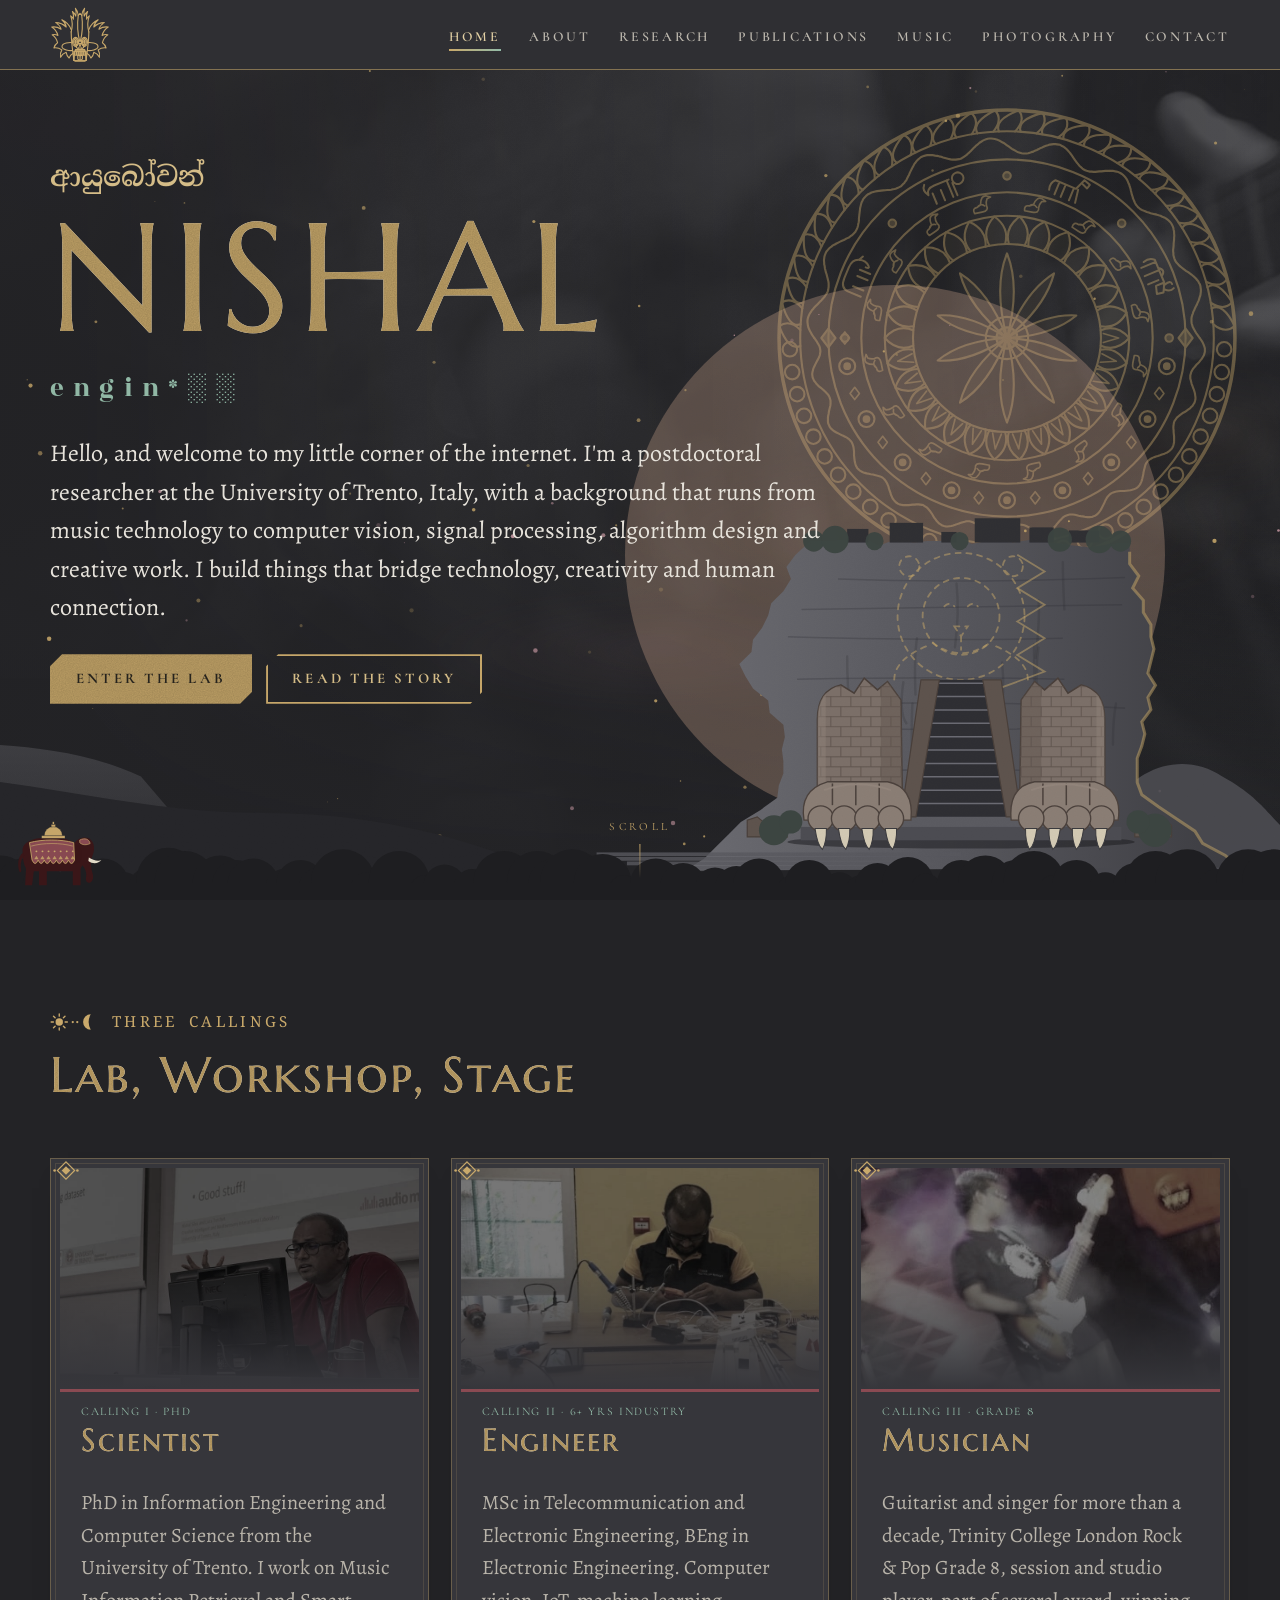
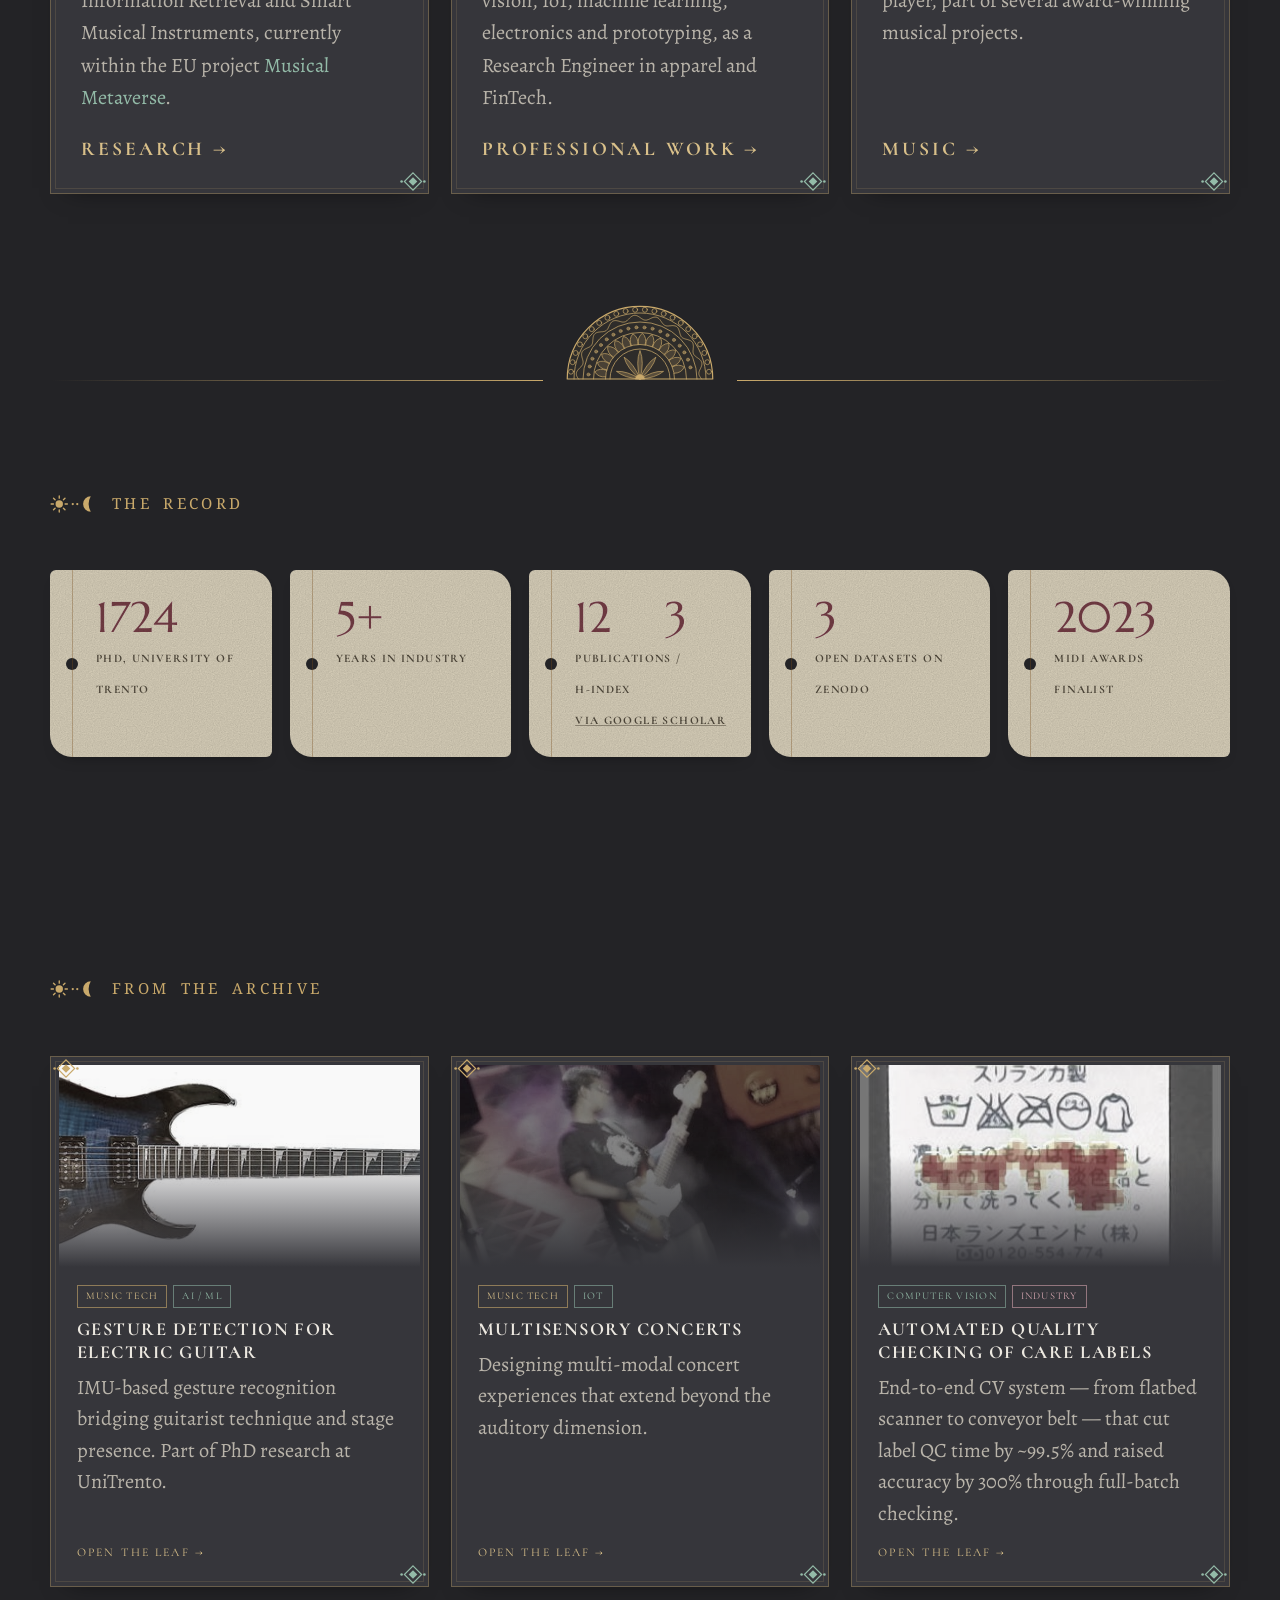
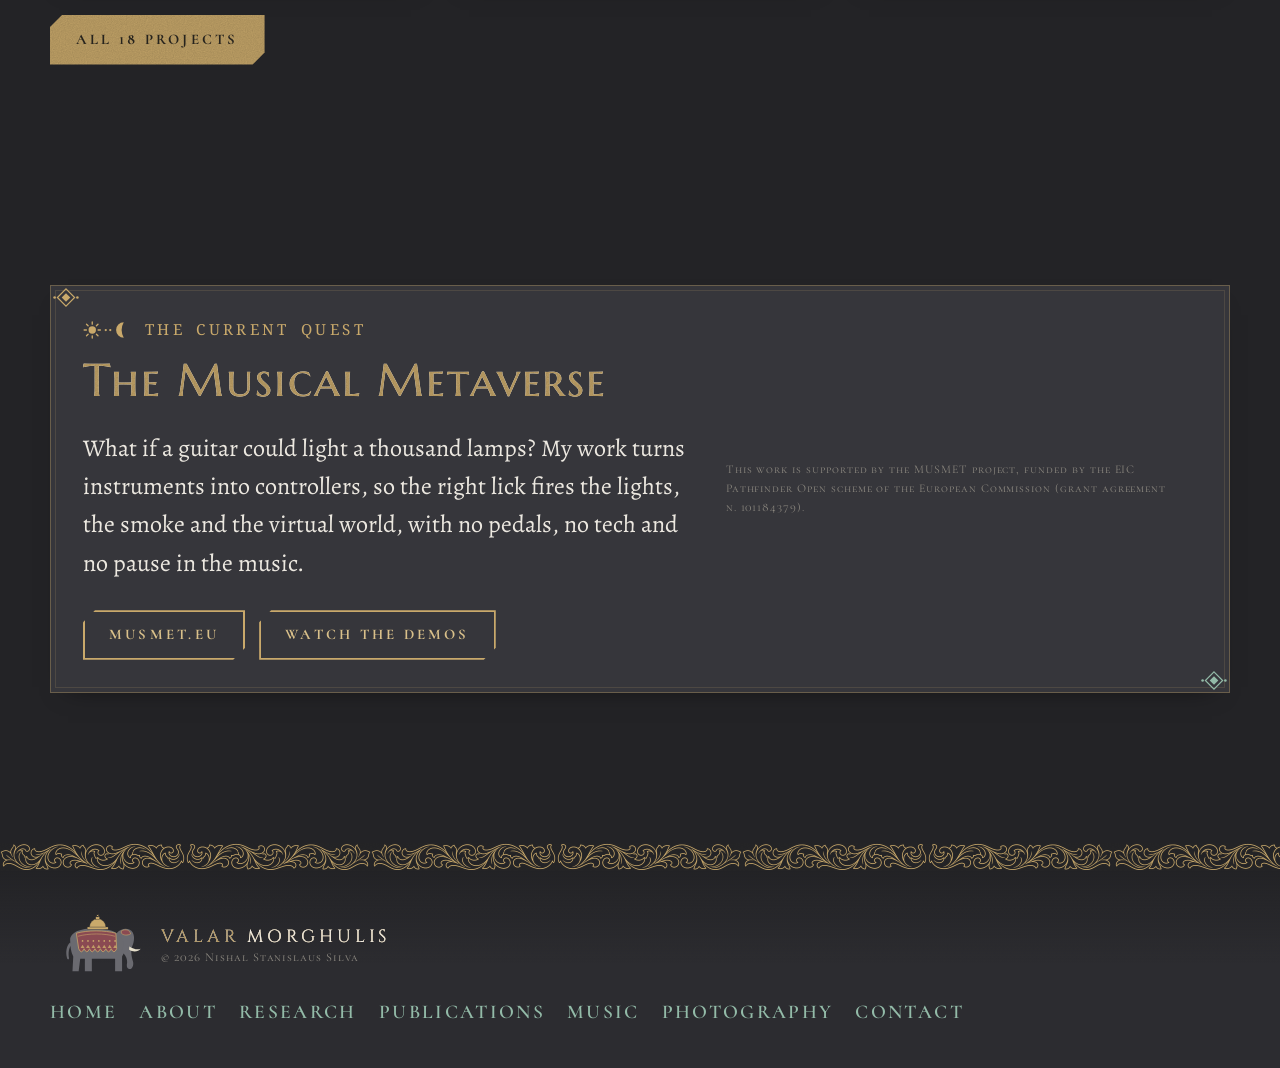
==== commit d436d5e9: "indent changes" ====
--- a/index.html
+++ b/index.html
@@ -1,149 +1,170 @@
 <!doctype html>
 <html lang="en">
 <head>
-<meta charset="utf-8">
-<meta name="viewport" content="width=device-width, initial-scale=1">
-<title>Nishal Silva</title>
-<meta name="description" content="Nishal Silva: postdoctoral researcher in music technology and smart musical instruments at the University of Trento. Scientist, engineer, musician, photographer, ninja.">
-<meta name="theme-color" content="#232326">
-<meta property="og:title" content="Nishal Stanislaus Silva">
-<meta property="og:description" content="Nishal Silva: postdoctoral researcher in music technology and smart musical instruments at the University of Trento. Scientist, engineer, musician, photographer, ninja.">
-<meta property="og:image" content="assets/thumbs/bg.jpg">
-<meta property="og:type" content="website">
-<link rel="icon" type="image/svg+xml" href="assets/favicon.svg">
-<link rel="icon" type="image/png" sizes="32x32" href="assets/favicon-32.png">
-<link rel="alternate icon" href="assets/favicon.ico">
-<link rel="apple-touch-icon" href="assets/favicon-180.png">
-<link rel="preconnect" href="https://fonts.googleapis.com">
-<link rel="preconnect" href="https://fonts.gstatic.com" crossorigin>
-<link href="https://fonts.googleapis.com/css2?family=Cinzel:wght@500&family=Marcellus+SC&family=Rozha+One&family=Cormorant+SC:wght@500;600;700&family=Alegreya:ital,wght@0,400;0,500;0,700;1,400&family=Noto+Serif+Sinhala:wght@400;600;700&display=swap" rel="stylesheet">
-<link rel="stylesheet" href="assets/css/base.css">
-<link rel="stylesheet" href="assets/css/layout.css">
-<link rel="stylesheet" href="assets/css/components.css">
-<link rel="stylesheet" href="assets/css/page-home.css">
-<script>document.documentElement.className+=' js'</script>
+  <meta charset="utf-8">
+  <meta name="viewport" content="width=device-width, initial-scale=1">
+  <title>Nishal Silva</title>
+  <meta name="description" content="Nishal Silva: postdoctoral researcher in music technology and smart musical instruments at the University of Trento. Scientist, engineer, musician, photographer, ninja.">
+  <meta name="theme-color" content="#232326">
+  <meta property="og:title" content="Nishal Stanislaus Silva">
+  <meta property="og:description" content="Nishal Silva: postdoctoral researcher in music technology and smart musical instruments at the University of Trento. Scientist, engineer, musician, photographer, ninja.">
+  <meta property="og:image" content="assets/thumbs/bg.jpg">
+  <meta property="og:type" content="website">
+  <link rel="icon" type="image/svg+xml" href="assets/favicon.svg">
+  <link rel="icon" type="image/png" sizes="32x32" href="assets/favicon-32.png">
+  <link rel="alternate icon" href="assets/favicon.ico">
+  <link rel="apple-touch-icon" href="assets/favicon-180.png">
+  <link rel="preconnect" href="https://fonts.googleapis.com">
+  <link rel="preconnect" href="https://fonts.gstatic.com" crossorigin>
+  <link href="https://fonts.googleapis.com/css2?family=Cinzel:wght@500&family=Marcellus+SC&family=Rozha+One&family=Cormorant+SC:wght@500;600;700&family=Alegreya:ital,wght@0,400;0,500;0,700;1,400&family=Noto+Serif+Sinhala:wght@400;600;700&display=swap" rel="stylesheet">
+  <link rel="stylesheet" href="assets/css/base.css">
+  <link rel="stylesheet" href="assets/css/layout.css">
+  <link rel="stylesheet" href="assets/css/components.css">
+  <link rel="stylesheet" href="assets/css/page-home.css">
+  <script>
+    document.documentElement.className+=' js'
+  </script>
 </head>
 <body>
-<a class="skip" href="#main">Skip to content</a>
-<header class="nav">
-  <div class="wrap">
-    <a class="brand" href="index.html"><img class="mask" src="assets/art/mask.svg" alt=""><span class="brand-word">NISHAL</span></a>
-    <button class="burger" aria-expanded="false" aria-controls="menu">MENU</button>
-    <ul class="menu" id="menu">
-      <li><a href="index.html" aria-current="page">Home</a></li>
-      <li><a href="about.html">About</a></li>
-      <li><a href="research.html">Research</a></li>
-      <li><a href="publications.html">Publications</a></li>
-      <li><a href="music.html">Music</a></li>
-      <li><a href="photography.html">Photography</a></li>
-      <li><a href="contact.html">Contact</a></li>
-    </ul>
-  </div>
-</header>
-<main id="main">
-
-<section class="hero">
-  <div class="hero-bg"></div>
-  <div class="mandala-wrap" aria-hidden="true"><img class="mandala" src="assets/art/moonstone-full.svg" alt=""></div>
-  <canvas aria-hidden="true" data-fx="embers" data-colors="201,169,107|209,160,170" data-matte="1"></canvas>
-  <div class="mist" aria-hidden="true"></div>
-  <img class="sigiriya" src="assets/art/sigiriya.svg" alt="">
-  <div class="perahera" aria-hidden="true"><img class="eleph" src="assets/art/elephant-walk.svg" alt=""></div>
-  <div class="wrap">
-    <p class="boot si-row" lang="si">ආයුබෝවන්</p>
-    <h1 class="mega gilded">NISHAL</h1>
-    <div class="roles" data-roles="scientist|engineer|musician|photographer|ninja">scientist</div>
-    <p class="lede">Hello, and welcome to my little corner of the internet. I'm a postdoctoral researcher at the University of Trento, Italy,
+  <a class="skip" href="#main">Skip to content</a>
+  <header class="nav">
+    <div class="wrap">
+      <a class="brand" href="index.html"><img class="mask" src="assets/art/mask.svg" alt=""><span class="brand-word">NISHAL</span></a>
+      <button class="burger" aria-expanded="false" aria-controls="menu">MENU</button>
+      <ul class="menu" id="menu">
+        <li><a href="index.html" aria-current="page">Home</a></li>
+        <li><a href="about.html">About</a></li>
+        <li><a href="research.html">Research</a></li>
+        <li><a href="publications.html">Publications</a></li>
+        <li><a href="music.html">Music</a></li>
+        <li><a href="photography.html">Photography</a></li>
+        <li><a href="contact.html">Contact</a></li>
+      </ul>
+    </div>
+  </header>
+  <main id="main">
+    <section class="hero">
+      <div class="hero-bg"></div>
+      <div class="mandala-wrap" aria-hidden="true"><img class="mandala" src="assets/art/moonstone-full.svg" alt=""></div>
+      <canvas aria-hidden="true" data-fx="embers" data-colors="201,169,107|209,160,170" data-matte="1"></canvas>
+      <div class="mist" aria-hidden="true"></div>
+      <img class="sigiriya" src="assets/art/sigiriya.svg" alt="">
+      <div class="perahera" aria-hidden="true"><img class="eleph" src="assets/art/elephant-walk.svg" alt=""></div>
+      <div class="wrap">
+        <p class="boot si-row" lang="si">ආයුබෝවන්</p>
+        <h1 class="mega gilded">NISHAL</h1>
+        <div class="roles" data-roles="scientist|engineer|musician|photographer|ninja">scientist</div>
+        <p class="lede">Hello, and welcome to my little corner of the internet. I'm a postdoctoral researcher at the University of Trento, Italy,
     with a background that runs from music technology to computer vision, signal processing, algorithm design and creative work.
     I build things that bridge technology, creativity and human connection.</p>
-    <div class="btn-row">
+        <div class="btn-row">
       <a class="btn" href="research.html">Enter the lab</a>
       <a class="btn ghost" href="about.html">Read the story</a>
     </div>
-  </div>
-  <div class="scroll-cue">scroll</div>
-</section>
-
-<section>
-  <div class="wrap">
-    <div class="section-head"><p class="eyebrow">Three Callings</p><h2 class="section-title">Lab, Workshop, Stage</h2></div>
-    <div class="classes">
-      <article class="panel class-card">
-        <div class="ph"><img loading="lazy" src="assets/thumbs/scientist.jpg" alt="Nishal presenting research"></div>
-        <div class="body"><span class="lvl">Calling I · PhD</span><h3>Scientist</h3>
-        <p>PhD in Information Engineering and Computer Science from the University of Trento. I work on Music Information Retrieval and Smart Musical Instruments, currently within the EU project <a href="https://musmet.eu/">Musical Metaverse</a>.</p>
-        <a class="go" href="research.html">Research →</a></div>
-      </article>
-      <article class="panel class-card">
-        <div class="ph"><img loading="lazy" src="assets/thumbs/engineer.jpg" alt="Nishal engineering"></div>
-        <div class="body"><span class="lvl">Calling II · 6+ yrs industry</span><h3>Engineer</h3>
-        <p>MSc in Telecommunication and Electronic Engineering, BEng in Electronic Engineering. Computer vision, IoT, machine learning, electronics and prototyping, as a Research Engineer in apparel and FinTech.</p>
-        <a class="go" href="research.html#industry">Professional work →</a></div>
-      </article>
-      <article class="panel class-card">
-        <div class="ph"><img loading="lazy" src="assets/thumbs/musician.jpg" alt="Nishal playing bass on stage"></div>
-        <div class="body"><span class="lvl">Calling III · Grade 8</span><h3>Musician</h3>
-        <p>Guitarist and singer for more than a decade, Trinity College London Rock &amp; Pop Grade 8, session and studio player, part of several award-winning musical projects.</p>
-        <a class="go" href="music.html">Music →</a></div>
-      </article>
+      </div>
+      <div class="scroll-cue">scroll</div>
+    </section>
+    <section>
+      <div class="wrap">
+        <div class="section-head">
+          <p class="eyebrow">Three Callings</p>
+          <h2 class="section-title">Lab, Workshop, Stage</h2>
+        </div>
+        <div class="classes">
+          <article class="panel class-card">
+            <div class="ph"><img loading="lazy" src="assets/thumbs/scientist.jpg" alt="Nishal presenting research"></div>
+            <div class="body">
+              <span class="lvl">Calling I · PhD</span>
+              <h3>Scientist</h3>
+              <p>PhD in Information Engineering and Computer Science from the University of Trento. I work on Music Information Retrieval and Smart Musical Instruments, currently within the EU project <a href="https://musmet.eu/">Musical Metaverse</a>.</p>
+              <a class="go" href="research.html">Research →</a>
+            </div>
+          </article>
+          <article class="panel class-card">
+            <div class="ph"><img loading="lazy" src="assets/thumbs/engineer.jpg" alt="Nishal engineering"></div>
+            <div class="body">
+              <span class="lvl">Calling II · 6+ yrs industry</span>
+              <h3>Engineer</h3>
+              <p>MSc in Telecommunication and Electronic Engineering, BEng in Electronic Engineering. Computer vision, IoT, machine learning, electronics and prototyping, as a Research Engineer in apparel and FinTech.</p>
+              <a class="go" href="research.html#industry">Professional work →</a>
+            </div>
+          </article>
+          <article class="panel class-card">
+            <div class="ph"><img loading="lazy" src="assets/thumbs/musician.jpg" alt="Nishal playing bass on stage"></div>
+            <div class="body">
+              <span class="lvl">Calling III · Grade 8</span>
+              <h3>Musician</h3>
+              <p>Guitarist and singer for more than a decade, Trinity College London Rock &amp; Pop Grade 8, session and studio player, part of several award-winning musical projects.</p>
+              <a class="go" href="music.html">Music →</a>
+            </div>
+          </article>
+        </div>
+      </div>
+    </section>
+    <div class="wrap">
+      <div class="moon-div" aria-hidden="true"><i></i><img class="moon" src="assets/art/moonstone-half.svg" width="150" alt=""><i></i></div>
     </div>
-  </div>
-</section>
-
-<div class="wrap"><div class="moon-div" aria-hidden="true"><i></i><img class="moon" src="assets/art/moonstone-half.svg" width="150" alt=""><i></i></div></div>
-
-<section>
-  <div class="wrap">
-    <div class="section-head"><p class="eyebrow">the record</p>
-      <!-- <h2 class="section-title">Ola Leaf Record</h2> -->
+    <section>
+      <div class="wrap">
+        <div class="section-head">
+          <p class="eyebrow">the record</p>
+          <!-- <h2 class="section-title">Ola Leaf Record</h2> -->
+        </div>
+        <div class="stats">
+          <div class="stat"><b data-count="2025">2025</b><span>PhD, University of Trento</span></div>
+          <div class="stat"><b data-count="6" data-suffix="+">6+</b><span>Years in industry</span></div>
+          <div class="stat"><b>12 <i class="sl">/</i> 3</b><span>Publications / h&#8209;index<br><a href="https://scholar.google.com/citations?user=pdintvAAAAAJ">via Google Scholar</a></span></div>
+          <div class="stat"><b data-count="4">4</b><span>Open datasets on Zenodo</span></div>
+          <div class="stat"><b>2023</b><span>MIDI Awards finalist</span></div>
+        </div>
+      </div>
+    </section>
+    <section>
+      <div class="wrap">
+        <div class="section-head">
+          <p class="eyebrow">from the archive</p>
+          <!-- <h2 class="section-title">Latest From the Lab</h2> -->
+        </div>
+        <div class="cards">
+          <a href="research.html#gesture-detection-for-electric-guitar" class="panel rcard" data-tags="Music Tech|AI / ML"><div class="cover"><img loading="lazy" alt="" src="assets/thumbs/p_gesture-detection-for-electric-guitar.jpg"></div><div class="rbody"><div class="tags"><span class="tag t-music">Music Tech</span><span class="tag">AI / ML</span></div><h3>Gesture Detection for Electric Guitar</h3><p>IMU-based gesture recognition bridging guitarist technique and stage presence. Part of PhD research at UniTrento.</p><span class="more">Open the leaf →</span></div></a><a href="research.html#multisensory-concerts" class="panel rcard" data-tags="Music Tech|IoT"><div class="cover"><img loading="lazy" alt="" src="assets/thumbs/p_multisensory-concerts.jpg"></div><div class="rbody"><div class="tags"><span class="tag t-music">Music Tech</span><span class="tag">IoT</span></div><h3>Multisensory Concerts</h3><p>Designing multi-modal concert experiences that extend beyond the auditory dimension.</p><span class="more">Open the leaf →</span></div></a><a href="research.html#automated-quality-checking-of-care-labels" class="panel rcard" data-tags="Computer Vision|Industry"><div class="cover"><img loading="lazy" alt="" src="assets/thumbs/p_automated-quality-checking-of-care-labels.jpg"></div><div class="rbody"><div class="tags"><span class="tag">Computer Vision</span><span class="tag t-industry">Industry</span></div><h3>Automated Quality Checking of Care Labels</h3><p>End-to-end CV system — from flatbed scanner to conveyor belt — that cut label QC time by ~99.5% and raised accuracy by 300% through full-batch checking.</p><span class="more">Open the leaf →</span></div></a>
+        </div>
+        <div class="btn-row"><a class="btn" href="research.html">All 18 projects</a></div>
+      </div>
+    </section>
+    <section>
+      <div class="wrap">
+        <div class="panel callout">
+          <div>
+            <p class="eyebrow">the current quest</p>
+            <h2>The Musical Metaverse</h2>
+            <p class="lede">What if a guitar could light a thousand lamps? My work turns instruments into controllers, so the right lick fires the lights, the smoke and the virtual world, with no pedals, no tech and no pause in the music.</p>
+            <div class="btn-row"><a class="btn ghost" href="https://musmet.eu/">musmet.eu</a><a class="btn ghost" href="publications.html#demos">Watch the demos</a></div>
+          </div>
+          <p class="eu">This work is supported by the MUSMET project, funded by the EIC Pathfinder Open scheme of the European Commission (grant agreement n.&nbsp;101184379).</p>
+        </div>
+      </div>
+    </section>
+  </main>
+  <footer class="footer">
+    <div class="wrap">
+      <div class="foot-brand">
+        <img class="foot-eleph" src="assets/art/elephant-footer.svg" alt="">
+        <div>
+          <div class="irons">Valar <em>Morghulis</em></div>
+          <small>© 2026 Nishal Stanislaus Silva</small>
+        </div>
+      </div>
+      <ul>
+        <li><a href="index.html">Home</a></li>
+        <li><a href="about.html">About</a></li>
+        <li><a href="research.html">Research</a></li>
+        <li><a href="publications.html">Publications</a></li>
+        <li><a href="music.html">Music</a></li>
+        <li><a href="photography.html">Photography</a></li>
+        <li><a href="contact.html">Contact</a></li>
+      </ul>
     </div>
-    <div class="stats">
-      <div class="stat"><b data-count="2025">2025</b><span>PhD, University of Trento</span></div>
-      <div class="stat"><b data-count="6" data-suffix="+">6+</b><span>Years in industry</span></div>
-      <div class="stat"><b>12 <i class="sl">/</i> 3</b><span>Publications / h&#8209;index<br><a href="https://scholar.google.com/citations?user=pdintvAAAAAJ">via Google Scholar</a></span></div>
-      <div class="stat"><b data-count="4">4</b><span>Open datasets on Zenodo</span></div>
-      <div class="stat"><b>2023</b><span>MIDI Awards finalist</span></div>
-    </div>
-  </div>
-</section>
-
-<section>
-  <div class="wrap">
-    <div class="section-head"><p class="eyebrow">from the archive</p>
-      <!-- <h2 class="section-title">Latest From the Lab</h2> -->
-    </div>
-    <div class="cards"><a href="research.html#gesture-detection-for-electric-guitar" class="panel rcard" data-tags="Music Tech|AI / ML"><div class="cover"><img loading="lazy" alt="" src="assets/thumbs/p_gesture-detection-for-electric-guitar.jpg"></div><div class="rbody"><div class="tags"><span class="tag t-music">Music Tech</span><span class="tag">AI / ML</span></div><h3>Gesture Detection for Electric Guitar</h3><p>IMU-based gesture recognition bridging guitarist technique and stage presence. Part of PhD research at UniTrento.</p><span class="more">Open the leaf →</span></div></a><a href="research.html#multisensory-concerts" class="panel rcard" data-tags="Music Tech|IoT"><div class="cover"><img loading="lazy" alt="" src="assets/thumbs/p_multisensory-concerts.jpg"></div><div class="rbody"><div class="tags"><span class="tag t-music">Music Tech</span><span class="tag">IoT</span></div><h3>Multisensory Concerts</h3><p>Designing multi-modal concert experiences that extend beyond the auditory dimension.</p><span class="more">Open the leaf →</span></div></a><a href="research.html#automated-quality-checking-of-care-labels" class="panel rcard" data-tags="Computer Vision|Industry"><div class="cover"><img loading="lazy" alt="" src="assets/thumbs/p_automated-quality-checking-of-care-labels.jpg"></div><div class="rbody"><div class="tags"><span class="tag">Computer Vision</span><span class="tag t-industry">Industry</span></div><h3>Automated Quality Checking of Care Labels</h3><p>End-to-end CV system — from flatbed scanner to conveyor belt — that cut label QC time by ~99.5% and raised accuracy by 300% through full-batch checking.</p><span class="more">Open the leaf →</span></div></a></div>
-    <div class="btn-row"><a class="btn" href="research.html">All 18 projects</a></div>
-  </div>
-</section>
-
-<section>
-  <div class="wrap">
-    <div class="panel callout">
-      <div>
-        <p class="eyebrow">the current quest</p>
-        <h2>The Musical Metaverse</h2>
-        <p class="lede">What if a guitar could light a thousand lamps? My work turns instruments into controllers, so the right lick fires the lights, the smoke and the virtual world, with no pedals, no tech and no pause in the music.</p>
-        <div class="btn-row"><a class="btn ghost" href="https://musmet.eu/">musmet.eu</a><a class="btn ghost" href="publications.html#demos">Watch the demos</a></div>
-      </div>
-      <p class="eu">This work is supported by the MUSMET project, funded by the EIC Pathfinder Open scheme of the European Commission (grant agreement n.&nbsp;101184379).</p>
-    </div>
-  </div>
-</section>
-</main>
-<footer class="footer">
-  <div class="wrap">
-    <div class="foot-brand"><img class="foot-eleph" src="assets/art/elephant-footer.svg" alt=""><div><div class="irons">Valar <em>Morghulis</em></div><small>© 2026 Nishal Stanislaus Silva</small></div></div><ul>
-      <li><a href="index.html">Home</a></li>
-      <li><a href="about.html">About</a></li>
-      <li><a href="research.html">Research</a></li>
-      <li><a href="publications.html">Publications</a></li>
-      <li><a href="music.html">Music</a></li>
-      <li><a href="photography.html">Photography</a></li>
-      <li><a href="contact.html">Contact</a></li>
-    </ul>
-  </div>
-</footer>
-<script src="assets/main.js" defer></script>
+  </footer>
+  <script src="assets/main.js" defer></script>
 </body>
 </html>
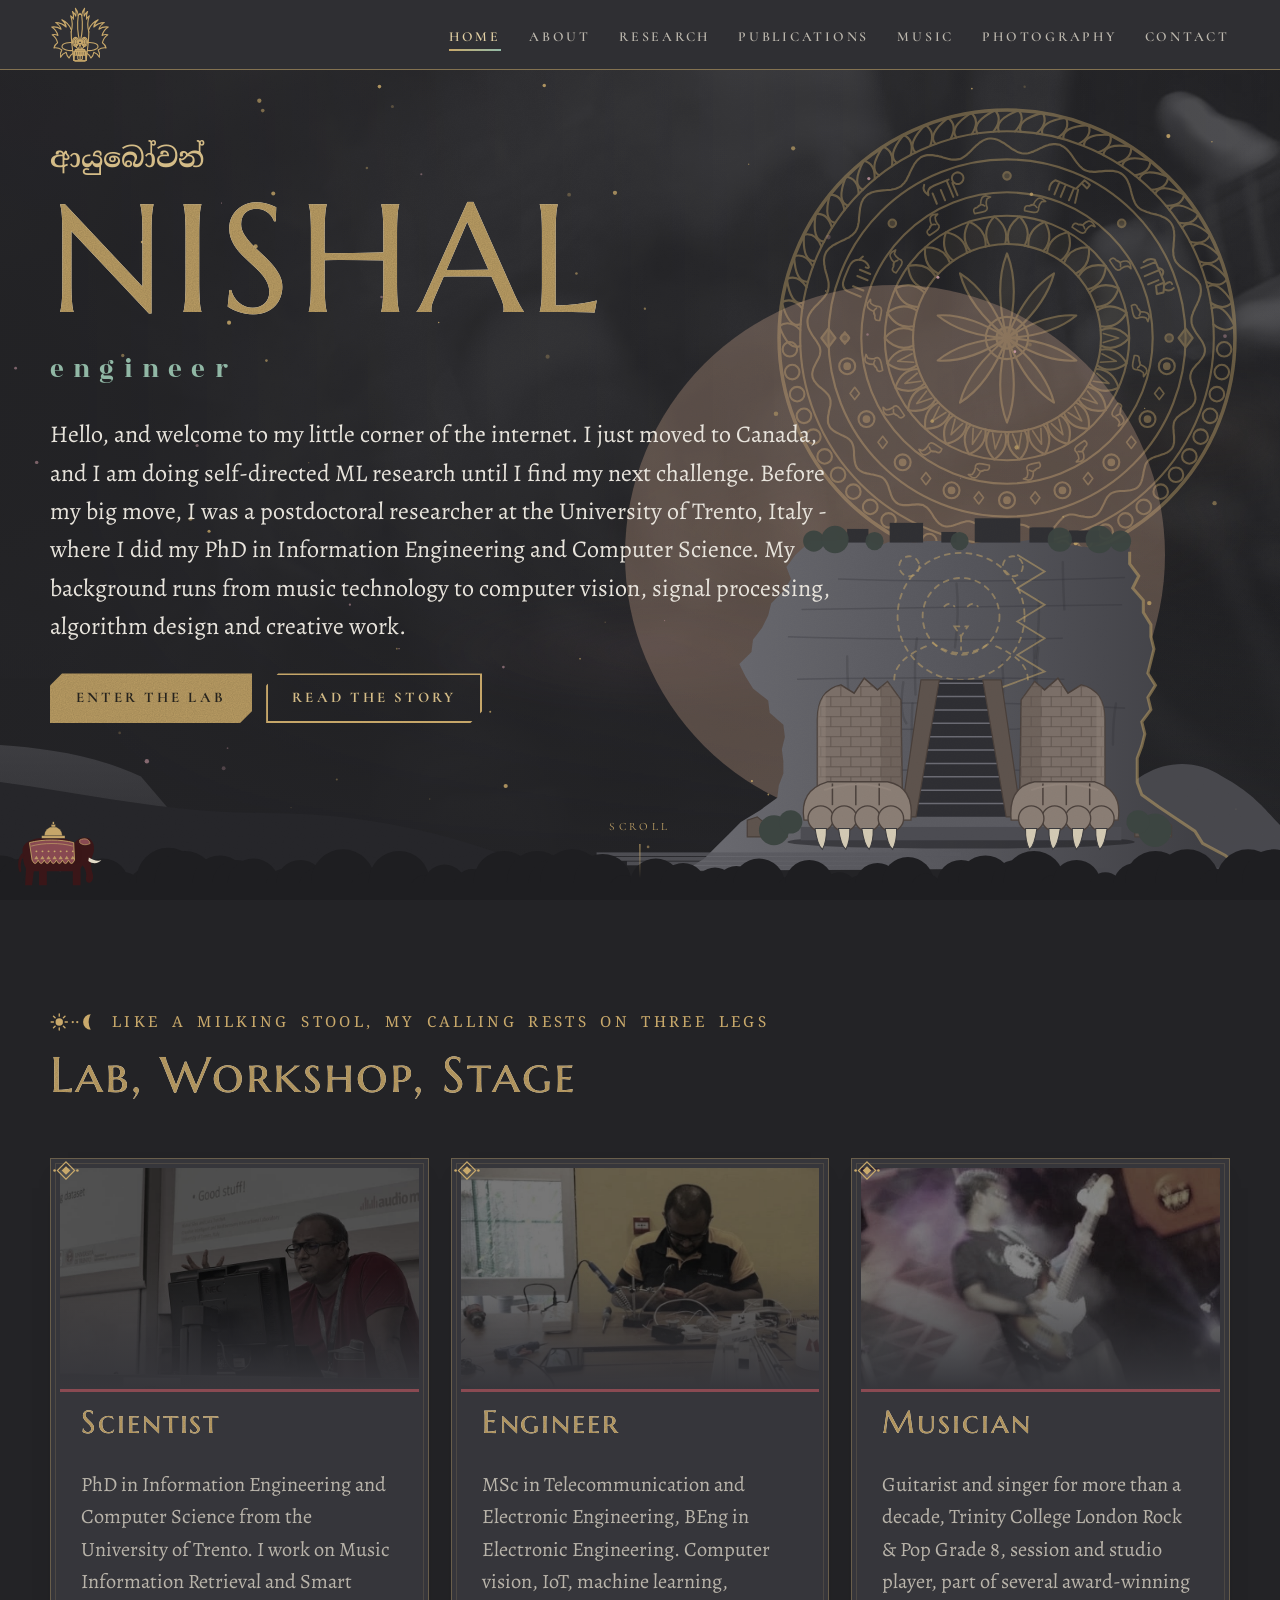
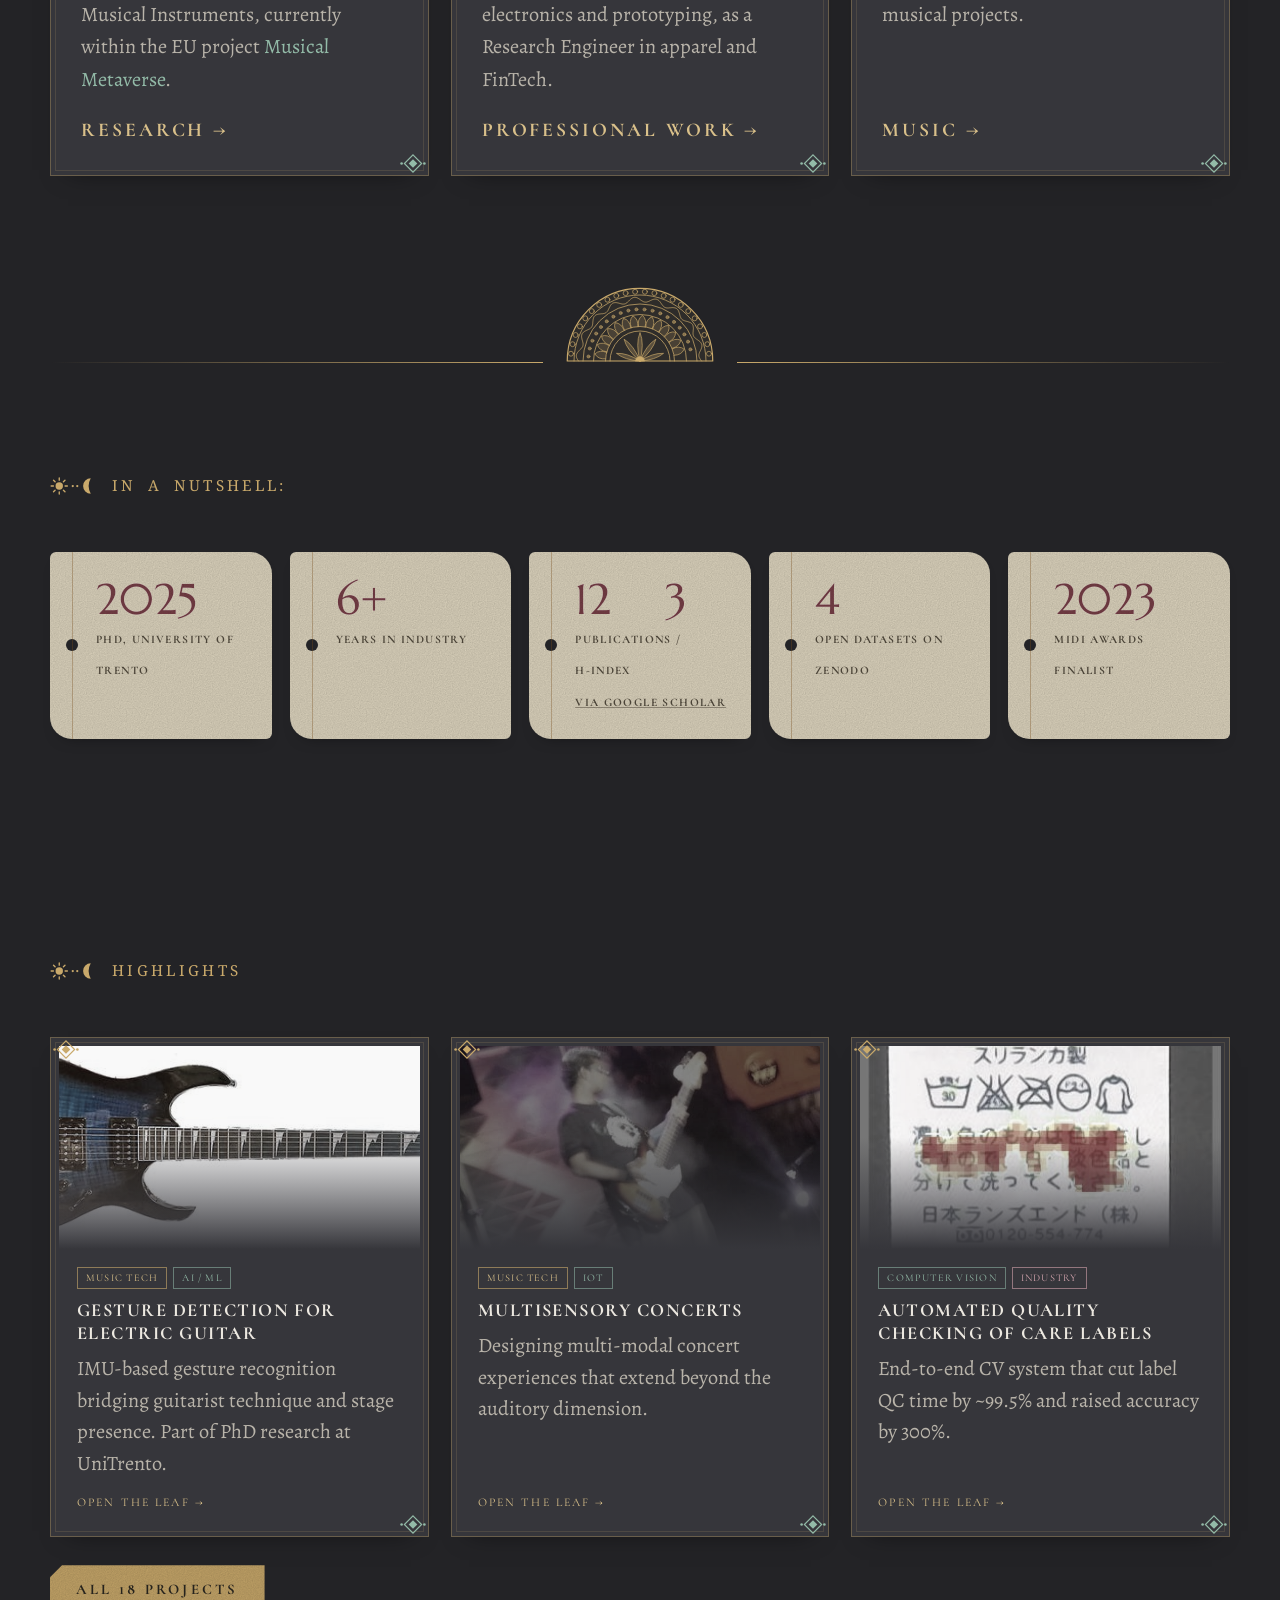
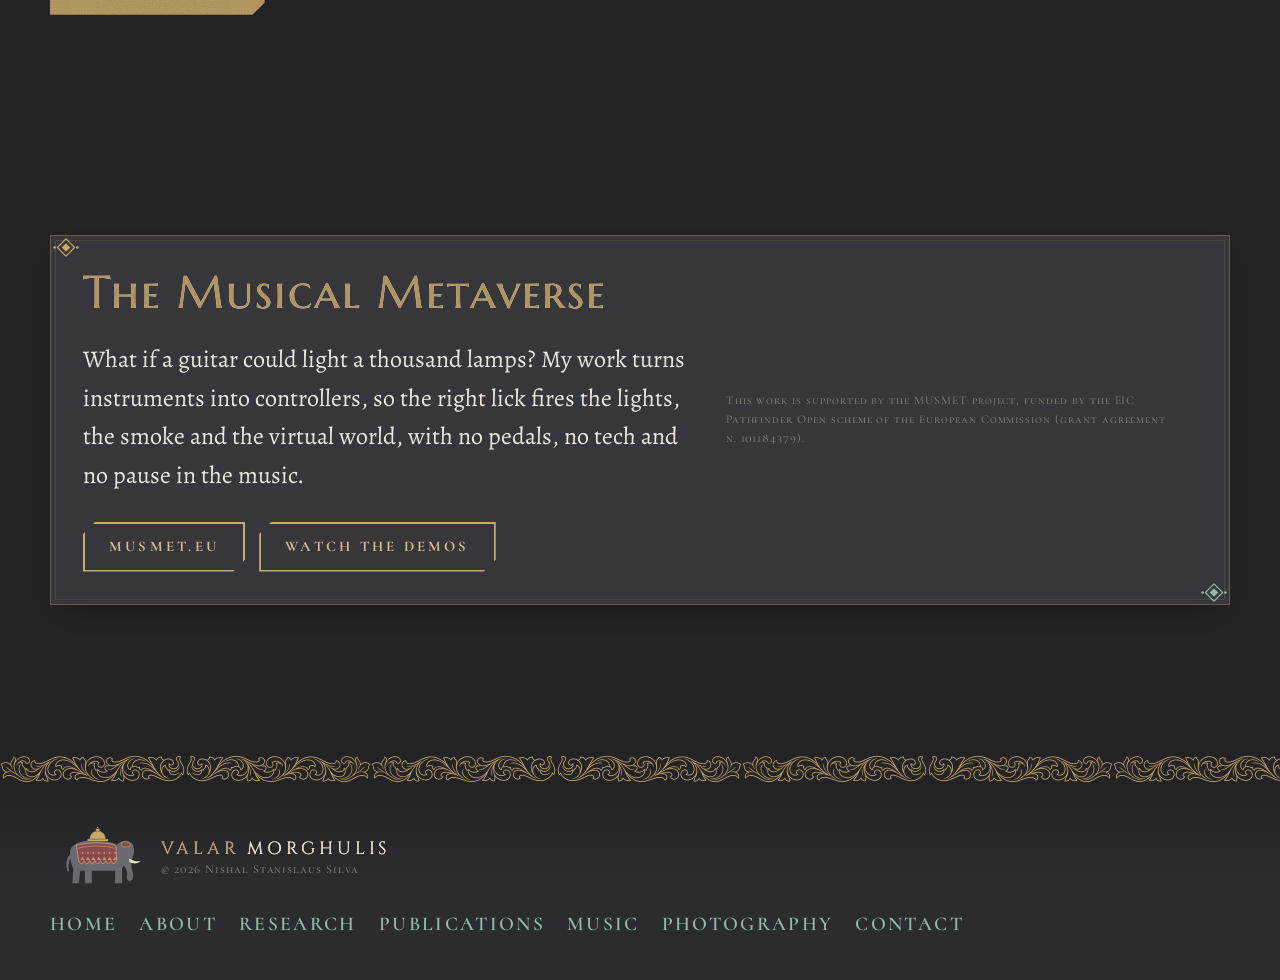
==== commit d8624250: "ai slop removal" ====
--- a/index.html
+++ b/index.html
@@ -4,10 +4,13 @@
   <meta charset="utf-8">
   <meta name="viewport" content="width=device-width, initial-scale=1">
   <title>Nishal Silva</title>
-  <meta name="description" content="Nishal Silva: postdoctoral researcher in music technology and smart musical instruments at the University of Trento. Scientist, engineer, musician, photographer, ninja.">
+  <!-- <meta name="description" content="Nishal Silva: postdoctoral researcher in music technology and smart musical instruments at the University of Trento. Scientist, engineer, musician, photographer, ninja."> -->
+  <meta name="description" content="Nishal Silva: ML Researcher, engineer, musician, photographer, ninja.">
+
   <meta name="theme-color" content="#232326">
   <meta property="og:title" content="Nishal Stanislaus Silva">
-  <meta property="og:description" content="Nishal Silva: postdoctoral researcher in music technology and smart musical instruments at the University of Trento. Scientist, engineer, musician, photographer, ninja.">
+  <!-- <meta property="og:description" content="Nishal Silva: postdoctoral researcher in music technology and smart musical instruments at the University of Trento. Scientist, engineer, musician, photographer, ninja."> -->
+  <meta property="og:description" content="Nishal Silva: ML Researcher, engineer, musician, photographer, ninja.">
   <meta property="og:image" content="assets/thumbs/bg.jpg">
   <meta property="og:type" content="website">
   <link rel="icon" type="image/svg+xml" href="assets/favicon.svg">
@@ -54,9 +57,11 @@
         <p class="boot si-row" lang="si">ආයුබෝවන්</p>
         <h1 class="mega gilded">NISHAL</h1>
         <div class="roles" data-roles="scientist|engineer|musician|photographer|ninja">scientist</div>
-        <p class="lede">Hello, and welcome to my little corner of the internet. I'm a postdoctoral researcher at the University of Trento, Italy,
-    with a background that runs from music technology to computer vision, signal processing, algorithm design and creative work.
-    I build things that bridge technology, creativity and human connection.</p>
+        <p class="lede">Hello, and welcome to my little corner of the internet. I just moved to Canada, and I am doing self-directed ML research until I find my next challenge. 
+          Before my big move, I was a postdoctoral researcher at the University of Trento, Italy - where I did my PhD in Information Engineering and Computer Science.
+          My background runs from music technology to computer vision, signal processing, algorithm design and creative work.
+          <!-- I build things that bridge technology, creativity and human connection. -->
+        </p>
         <div class="btn-row">
       <a class="btn" href="research.html">Enter the lab</a>
       <a class="btn ghost" href="about.html">Read the story</a>
@@ -67,14 +72,14 @@
     <section>
       <div class="wrap">
         <div class="section-head">
-          <p class="eyebrow">Three Callings</p>
+          <p class="eyebrow">Like a milking stool, my calling rests on three legs</p>
           <h2 class="section-title">Lab, Workshop, Stage</h2>
         </div>
         <div class="classes">
           <article class="panel class-card">
             <div class="ph"><img loading="lazy" src="assets/thumbs/scientist.jpg" alt="Nishal presenting research"></div>
             <div class="body">
-              <span class="lvl">Calling I · PhD</span>
+              <!-- <span class="lvl">Calling I · PhD</span> -->
               <h3>Scientist</h3>
               <p>PhD in Information Engineering and Computer Science from the University of Trento. I work on Music Information Retrieval and Smart Musical Instruments, currently within the EU project <a href="https://musmet.eu/">Musical Metaverse</a>.</p>
               <a class="go" href="research.html">Research →</a>
@@ -83,7 +88,7 @@
           <article class="panel class-card">
             <div class="ph"><img loading="lazy" src="assets/thumbs/engineer.jpg" alt="Nishal engineering"></div>
             <div class="body">
-              <span class="lvl">Calling II · 6+ yrs industry</span>
+              <!-- <span class="lvl">Calling II · 6+ yrs industry</span> -->
               <h3>Engineer</h3>
               <p>MSc in Telecommunication and Electronic Engineering, BEng in Electronic Engineering. Computer vision, IoT, machine learning, electronics and prototyping, as a Research Engineer in apparel and FinTech.</p>
               <a class="go" href="research.html#industry">Professional work →</a>
@@ -92,7 +97,7 @@
           <article class="panel class-card">
             <div class="ph"><img loading="lazy" src="assets/thumbs/musician.jpg" alt="Nishal playing bass on stage"></div>
             <div class="body">
-              <span class="lvl">Calling III · Grade 8</span>
+              <!-- <span class="lvl">Calling III · Grade 8</span> -->
               <h3>Musician</h3>
               <p>Guitarist and singer for more than a decade, Trinity College London Rock &amp; Pop Grade 8, session and studio player, part of several award-winning musical projects.</p>
               <a class="go" href="music.html">Music →</a>
@@ -107,7 +112,7 @@
     <section>
       <div class="wrap">
         <div class="section-head">
-          <p class="eyebrow">the record</p>
+          <p class="eyebrow">in a nutshell:</p>
           <!-- <h2 class="section-title">Ola Leaf Record</h2> -->
         </div>
         <div class="stats">
@@ -122,11 +127,11 @@
     <section>
       <div class="wrap">
         <div class="section-head">
-          <p class="eyebrow">from the archive</p>
+          <p class="eyebrow">highlights</p>
           <!-- <h2 class="section-title">Latest From the Lab</h2> -->
         </div>
         <div class="cards">
-          <a href="research.html#gesture-detection-for-electric-guitar" class="panel rcard" data-tags="Music Tech|AI / ML"><div class="cover"><img loading="lazy" alt="" src="assets/thumbs/p_gesture-detection-for-electric-guitar.jpg"></div><div class="rbody"><div class="tags"><span class="tag t-music">Music Tech</span><span class="tag">AI / ML</span></div><h3>Gesture Detection for Electric Guitar</h3><p>IMU-based gesture recognition bridging guitarist technique and stage presence. Part of PhD research at UniTrento.</p><span class="more">Open the leaf →</span></div></a><a href="research.html#multisensory-concerts" class="panel rcard" data-tags="Music Tech|IoT"><div class="cover"><img loading="lazy" alt="" src="assets/thumbs/p_multisensory-concerts.jpg"></div><div class="rbody"><div class="tags"><span class="tag t-music">Music Tech</span><span class="tag">IoT</span></div><h3>Multisensory Concerts</h3><p>Designing multi-modal concert experiences that extend beyond the auditory dimension.</p><span class="more">Open the leaf →</span></div></a><a href="research.html#automated-quality-checking-of-care-labels" class="panel rcard" data-tags="Computer Vision|Industry"><div class="cover"><img loading="lazy" alt="" src="assets/thumbs/p_automated-quality-checking-of-care-labels.jpg"></div><div class="rbody"><div class="tags"><span class="tag">Computer Vision</span><span class="tag t-industry">Industry</span></div><h3>Automated Quality Checking of Care Labels</h3><p>End-to-end CV system — from flatbed scanner to conveyor belt — that cut label QC time by ~99.5% and raised accuracy by 300% through full-batch checking.</p><span class="more">Open the leaf →</span></div></a>
+          <a href="research.html#gesture-detection-for-electric-guitar" class="panel rcard" data-tags="Music Tech|AI / ML"><div class="cover"><img loading="lazy" alt="" src="assets/thumbs/p_gesture-detection-for-electric-guitar.jpg"></div><div class="rbody"><div class="tags"><span class="tag t-music">Music Tech</span><span class="tag">AI / ML</span></div><h3>Gesture Detection for Electric Guitar</h3><p>IMU-based gesture recognition bridging guitarist technique and stage presence. Part of PhD research at UniTrento.</p><span class="more">Open the leaf →</span></div></a><a href="research.html#multisensory-concerts" class="panel rcard" data-tags="Music Tech|IoT"><div class="cover"><img loading="lazy" alt="" src="assets/thumbs/p_multisensory-concerts.jpg"></div><div class="rbody"><div class="tags"><span class="tag t-music">Music Tech</span><span class="tag">IoT</span></div><h3>Multisensory Concerts</h3><p>Designing multi-modal concert experiences that extend beyond the auditory dimension.</p><span class="more">Open the leaf →</span></div></a><a href="research.html#automated-quality-checking-of-care-labels" class="panel rcard" data-tags="Computer Vision|Industry"><div class="cover"><img loading="lazy" alt="" src="assets/thumbs/p_automated-quality-checking-of-care-labels.jpg"></div><div class="rbody"><div class="tags"><span class="tag">Computer Vision</span><span class="tag t-industry">Industry</span></div><h3>Automated Quality Checking of Care Labels</h3><p>End-to-end CV system that cut label QC time by ~99.5% and raised accuracy by 300%.</p><span class="more">Open the leaf →</span></div></a>
         </div>
         <div class="btn-row"><a class="btn" href="research.html">All 18 projects</a></div>
       </div>
@@ -135,7 +140,6 @@
       <div class="wrap">
         <div class="panel callout">
           <div>
-            <p class="eyebrow">the current quest</p>
             <h2>The Musical Metaverse</h2>
             <p class="lede">What if a guitar could light a thousand lamps? My work turns instruments into controllers, so the right lick fires the lights, the smoke and the virtual world, with no pedals, no tech and no pause in the music.</p>
             <div class="btn-row"><a class="btn ghost" href="https://musmet.eu/">musmet.eu</a><a class="btn ghost" href="publications.html#demos">Watch the demos</a></div>
--- a/assets/css/base.css
+++ b/assets/css/base.css
@@ -6,20 +6,19 @@
   --panel: #36363b;
   --line: rgba(201, 169, 107, 0.22);
   --line-strong: rgba(201, 169, 107, 0.42);
-  --blood: #c9a96b;
-  --blood-hot: #d9c08a;
-  --blood-deep: #6b5a3a;
-  --cyan: #93bba8;
+  --accent: #c9a96b;
+  --accent-hot: #d9c08a;
+  --accent-deep: #6b5a3a;
+  --sage: #93bba8;
   --red: #d9726f;
   --bone: #ece8e0;
   --muted: #b9b4aa;
   --faint: #8a867e;
-  --gold: #d1a0aa;
+  --rose: #d1a0aa;
   --f-display: "Marcellus SC", "Cormorant SC", serif;
   --f-head: "Cormorant SC", Georgia, serif;
   --f-body: "Alegreya", Georgia, serif;
-  --f-mono: "Cormorant SC", Georgia, serif;
-  --f-hg: "Noto Serif Sinhala", "Iskoola Pota", serif;
+  --f-sinhala: "Noto Serif Sinhala", "Iskoola Pota", serif;
   --wrap: 1180px;
   --gutter: clamp(16px, 4vw, 40px);
   --nav-h: 70px;
@@ -75,7 +74,7 @@
 }
 
 ::selection {
-  background: var(--blood);
+  background: var(--accent);
   color: #fff;
 }
 
@@ -84,10 +83,10 @@
   left: -999px;
   top: 8px;
   z-index: 200;
-  background: var(--blood);
+  background: var(--accent);
   color: #fff;
   padding: 8px 14px;
-  font-family: var(--f-mono);
+  font-family: var(--f-head);
 }
 
 .skip:focus {
@@ -129,13 +128,13 @@
 .eyebrow {
   letter-spacing: 0.22em;
   font-size: 0.95rem;
-  font-family: var(--f-hg), var(--f-head);
+  font-family: var(--f-sinhala), var(--f-head);
   text-transform: uppercase;
 }
 
 .eyebrow::before {
   font-size: 0.6rem;
-  color: var(--blood);
+  color: var(--accent);
 }
 
 a:hover {
--- a/assets/css/layout.css
+++ b/assets/css/layout.css
@@ -24,7 +24,7 @@
 
 .brand:hover {
   color: #fff;
-  text-shadow: 0 0 14px var(--blood);
+  text-shadow: 0 0 14px var(--accent);
 }
 
 .menu {
@@ -129,7 +129,7 @@
 .footer small {
   display: block;
   margin-top: 2px;
-  font-family: var(--f-mono);
+  font-family: var(--f-head);
   letter-spacing: 0.08em;
   font-size: 0.75rem;
   line-height: 1.2;
@@ -164,7 +164,7 @@
 }
 
 .menu a::after {
-  background: linear-gradient(90deg, var(--blood), var(--cyan));
+  background: linear-gradient(90deg, var(--accent), var(--sage));
   box-shadow: none;
 }
 
--- a/assets/css/components.css
+++ b/assets/css/components.css
@@ -34,7 +34,7 @@
 }
 
 .btn {
-  --c: var(--blood);
+  --c: var(--accent);
   display: inline-flex;
   align-items: center;
   gap: 10px;
@@ -72,13 +72,13 @@
 }
 
 .panel::before {
-  border-top: 2px solid var(--blood);
-  border-left: 2px solid var(--blood);
+  border-top: 2px solid var(--accent);
+  border-left: 2px solid var(--accent);
 }
 
 .panel::after {
-  border-bottom: 2px solid var(--cyan);
-  border-right: 2px solid var(--cyan);
+  border-bottom: 2px solid var(--sage);
+  border-right: 2px solid var(--sage);
 }
 
 .page-hero {
@@ -248,7 +248,7 @@
   content: "";
   position: absolute;
   inset: 0;
-  box-shadow: inset 0 0 0 0 var(--blood);
+  box-shadow: inset 0 0 0 0 var(--accent);
   transition: box-shadow 0.25s;
 }
 
@@ -288,14 +288,14 @@
   width: 46px;
   height: 46px;
   cursor: pointer;
-  font-family: var(--f-mono);
+  font-family: var(--f-head);
   font-size: 1.2rem;
   z-index: 2;
 }
 
 .lb button:hover {
-  background: var(--blood);
-  border-color: var(--blood);
+  background: var(--accent);
+  border-color: var(--accent);
 }
 
 .lb .x {
@@ -321,7 +321,7 @@
   left: 0;
   right: 0;
   text-align: center;
-  font-family: var(--f-mono);
+  font-family: var(--f-head);
   font-size: 0.78rem;
   color: var(--muted);
   letter-spacing: 0.1em;
@@ -367,11 +367,11 @@
 }
 
 .panel::before {
-  border-color: var(--blood);
+  border-color: var(--accent);
 }
 
 .panel::after {
-  border-color: var(--cyan);
+  border-color: var(--sage);
 }
 
 .rcard {
@@ -417,7 +417,7 @@
 }
 
 .rcard .more {
-  color: var(--blood-hot);
+  color: var(--accent-hot);
   font-family: var(--f-head);
 }
 
@@ -426,8 +426,8 @@
 }
 
 .chip:hover {
-  border-color: var(--blood);
-  color: var(--blood-hot);
+  border-color: var(--accent);
+  color: var(--accent-hot);
 }
 
 .masonry a {
@@ -472,11 +472,11 @@
   flex: 1;
   height: 1px;
   margin-bottom: 1px;
-  background: linear-gradient(90deg, transparent, var(--blood));
+  background: linear-gradient(90deg, transparent, var(--accent));
 }
 
 .moon-div i:last-child {
-  background: linear-gradient(270deg, transparent, var(--blood));
+  background: linear-gradient(270deg, transparent, var(--accent));
 }
 
 .moon {
--- a/assets/css/page-home.css
+++ b/assets/css/page-home.css
@@ -35,9 +35,9 @@
 }
 
 .hero .boot {
-  font-family: var(--f-mono);
+  font-family: var(--f-head);
   font-size: 0.82rem;
-  color: var(--cyan);
+  color: var(--sage);
   letter-spacing: 0.12em;
   min-height: 1.6em;
   margin-bottom: 8px;
@@ -59,7 +59,7 @@
   letter-spacing: 0.02em;
   margin: 0 0 6px;
   color: var(--bone);
-  text-shadow: 0 0 40px rgba(201, 169, 107, 0.45), 0 4px 0 var(--blood-deep);
+  text-shadow: 0 0 40px rgba(201, 169, 107, 0.45), 0 4px 0 var(--accent-deep);
 }
 
 .roles {
@@ -134,7 +134,7 @@
 
 .class-card .lvl {
   font-size: 0.72rem;
-  color: var(--cyan);
+  color: var(--sage);
   text-transform: uppercase;
 }
 
@@ -187,7 +187,7 @@
 }
 
 .eu {
-  font-family: var(--f-mono);
+  font-family: var(--f-head);
   font-size: 0.74rem;
   color: var(--faint);
   letter-spacing: 0.08em;
@@ -224,11 +224,11 @@
 
 .scroll-cue {
   font-family: var(--f-head);
-  color: var(--blood);
+  color: var(--accent);
 }
 
 .scroll-cue::after {
-  background: linear-gradient(var(--blood), transparent);
+  background: linear-gradient(var(--accent), transparent);
 }
 
 .stat b {
@@ -249,7 +249,7 @@
 }
 
 .class-card .go {
-  color: var(--blood-hot);
+  color: var(--accent-hot);
   font-family: var(--f-head);
 }
 
@@ -316,10 +316,10 @@
 }
 
 .hero .si-row {
-  font-family: var(--f-hg);
+  font-family: var(--f-sinhala);
   font-size: clamp(1.15rem, 2.3vw, 1.75rem) !important;
   font-weight: 600;
-  color: var(--blood-hot) !important;
+  color: var(--accent-hot) !important;
   text-transform: none;
   margin: 0 0 2px;
   min-height: 0;
@@ -329,7 +329,7 @@
 }
 
 .si-row {
-  font-family: var(--f-hg);
+  font-family: var(--f-sinhala);
   font-size: clamp(1.15rem, 2.3vw, 1.75rem) !important;
   font-weight: 600;
   text-transform: none;
@@ -354,7 +354,7 @@
 }
 
 .roles {
-  color: var(--cyan);
+  color: var(--sage);
   font-family: "Rozha One", serif;
   text-transform: lowercase;
   letter-spacing: 0.34em;
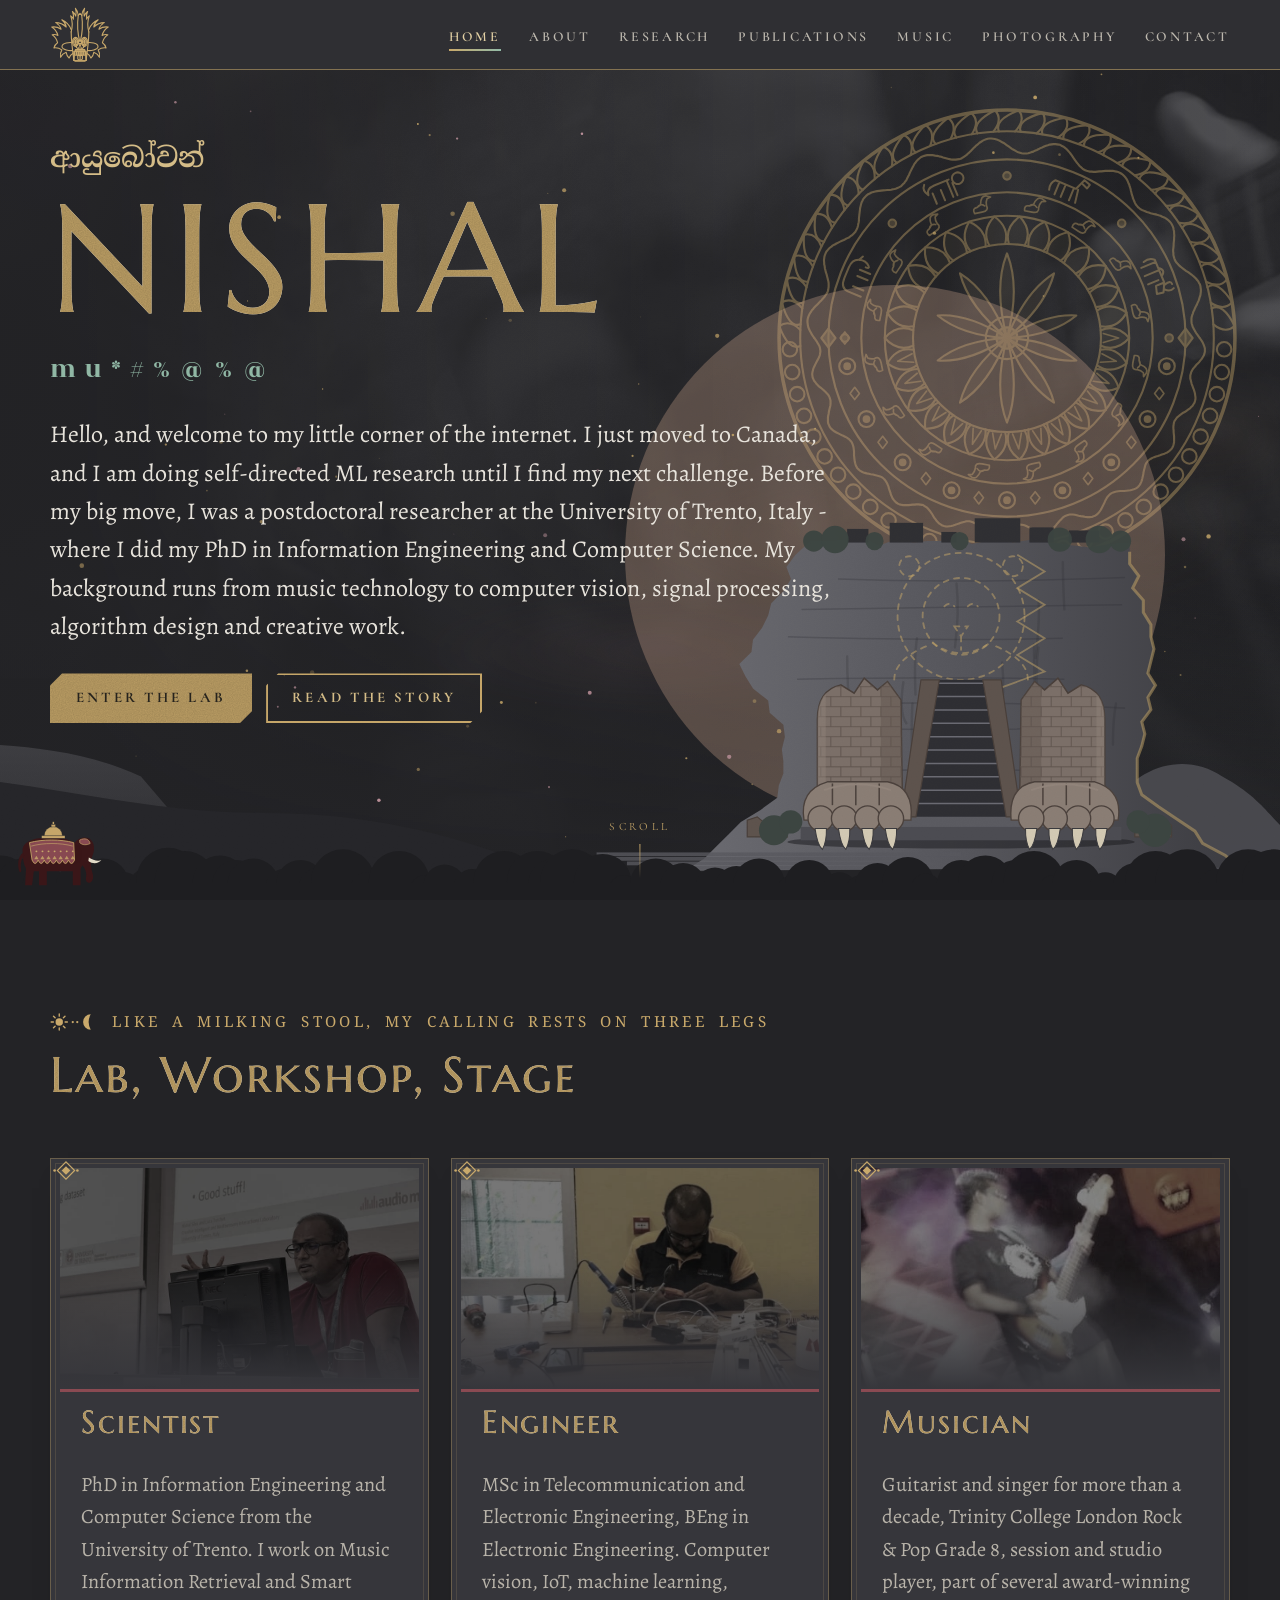
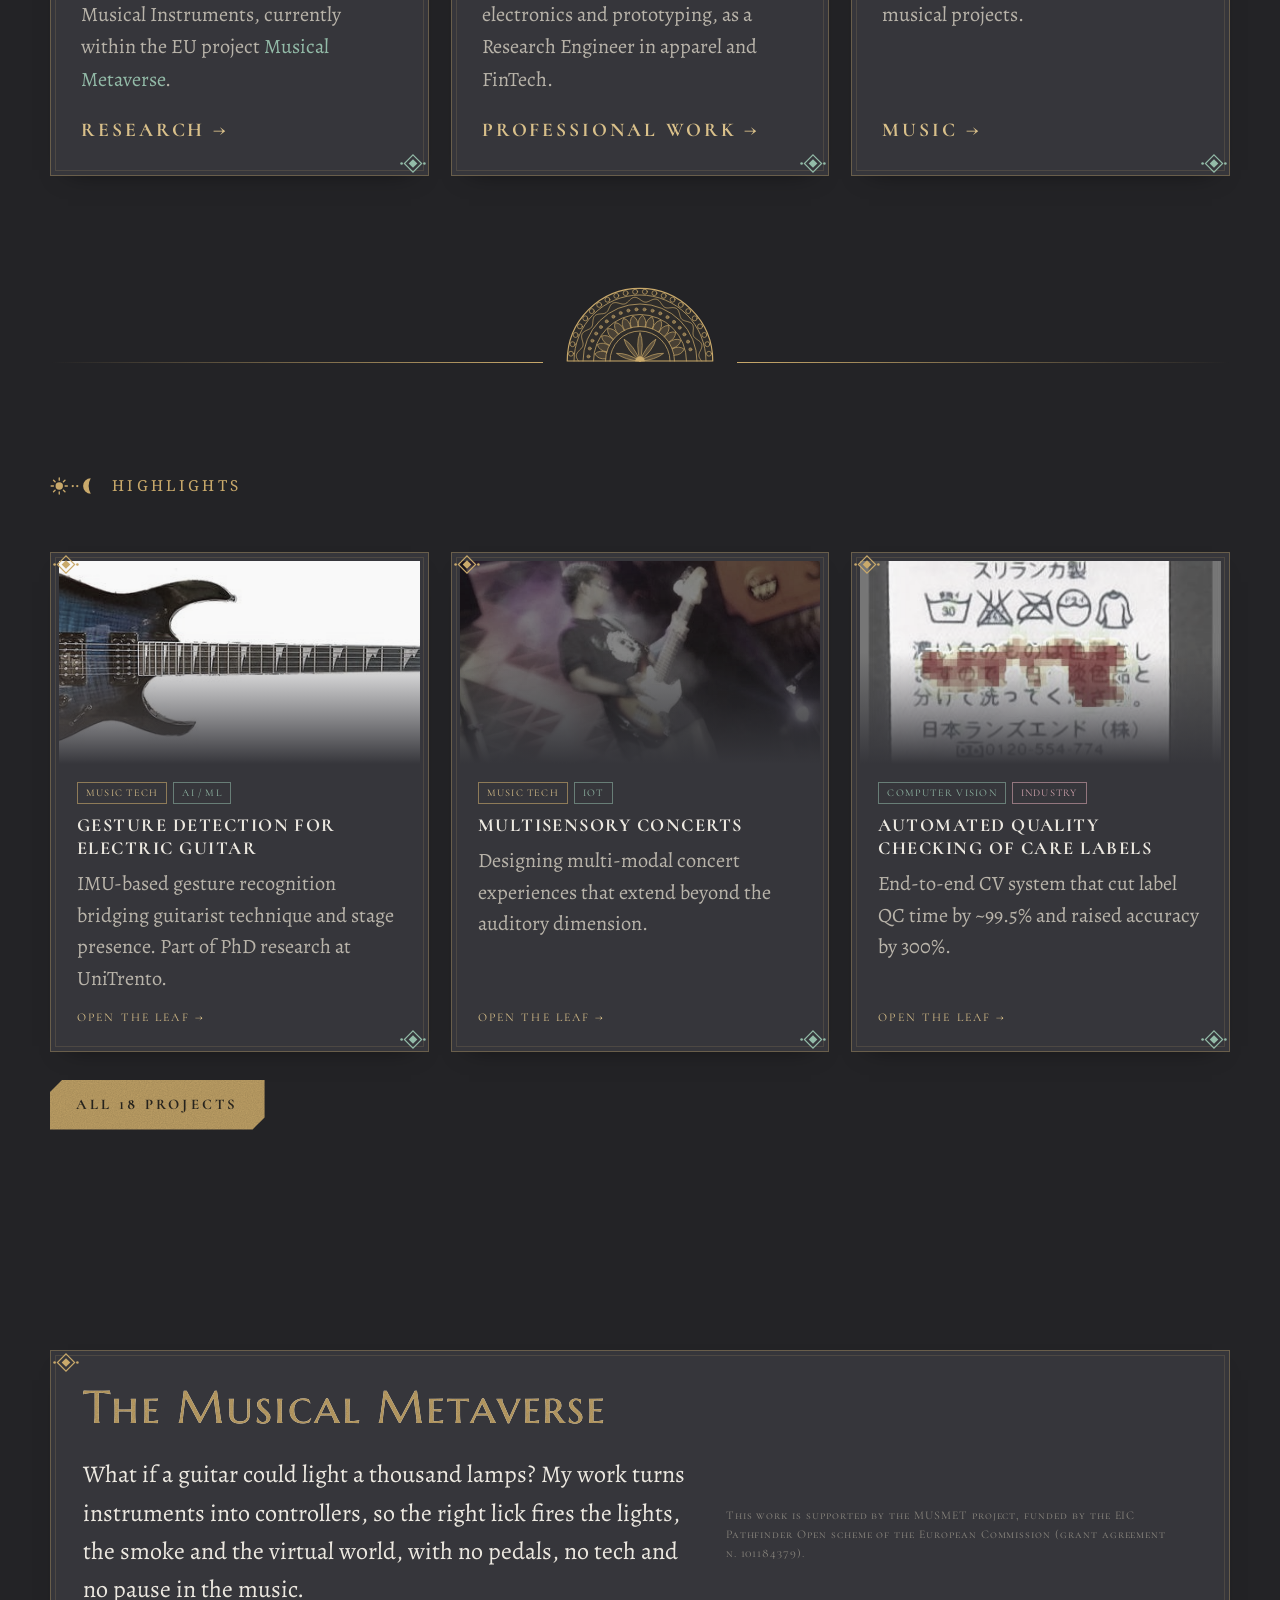
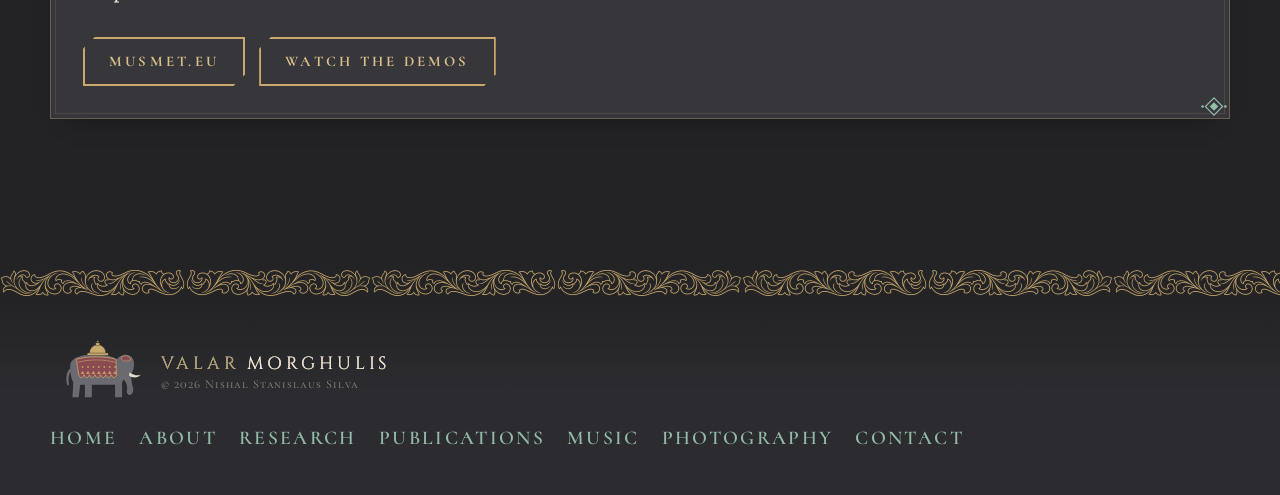
==== commit b25a1af7: "changes" ====
--- a/index.html
+++ b/index.html
@@ -109,11 +109,10 @@
     <div class="wrap">
       <div class="moon-div" aria-hidden="true"><i></i><img class="moon" src="assets/art/moonstone-half.svg" width="150" alt=""><i></i></div>
     </div>
-    <section>
+    <!-- <section>
       <div class="wrap">
         <div class="section-head">
           <p class="eyebrow">in a nutshell:</p>
-          <!-- <h2 class="section-title">Ola Leaf Record</h2> -->
         </div>
         <div class="stats">
           <div class="stat"><b data-count="2025">2025</b><span>PhD, University of Trento</span></div>
@@ -123,7 +122,7 @@
           <div class="stat"><b>2023</b><span>MIDI Awards finalist</span></div>
         </div>
       </div>
-    </section>
+    </section> -->
     <section>
       <div class="wrap">
         <div class="section-head">
